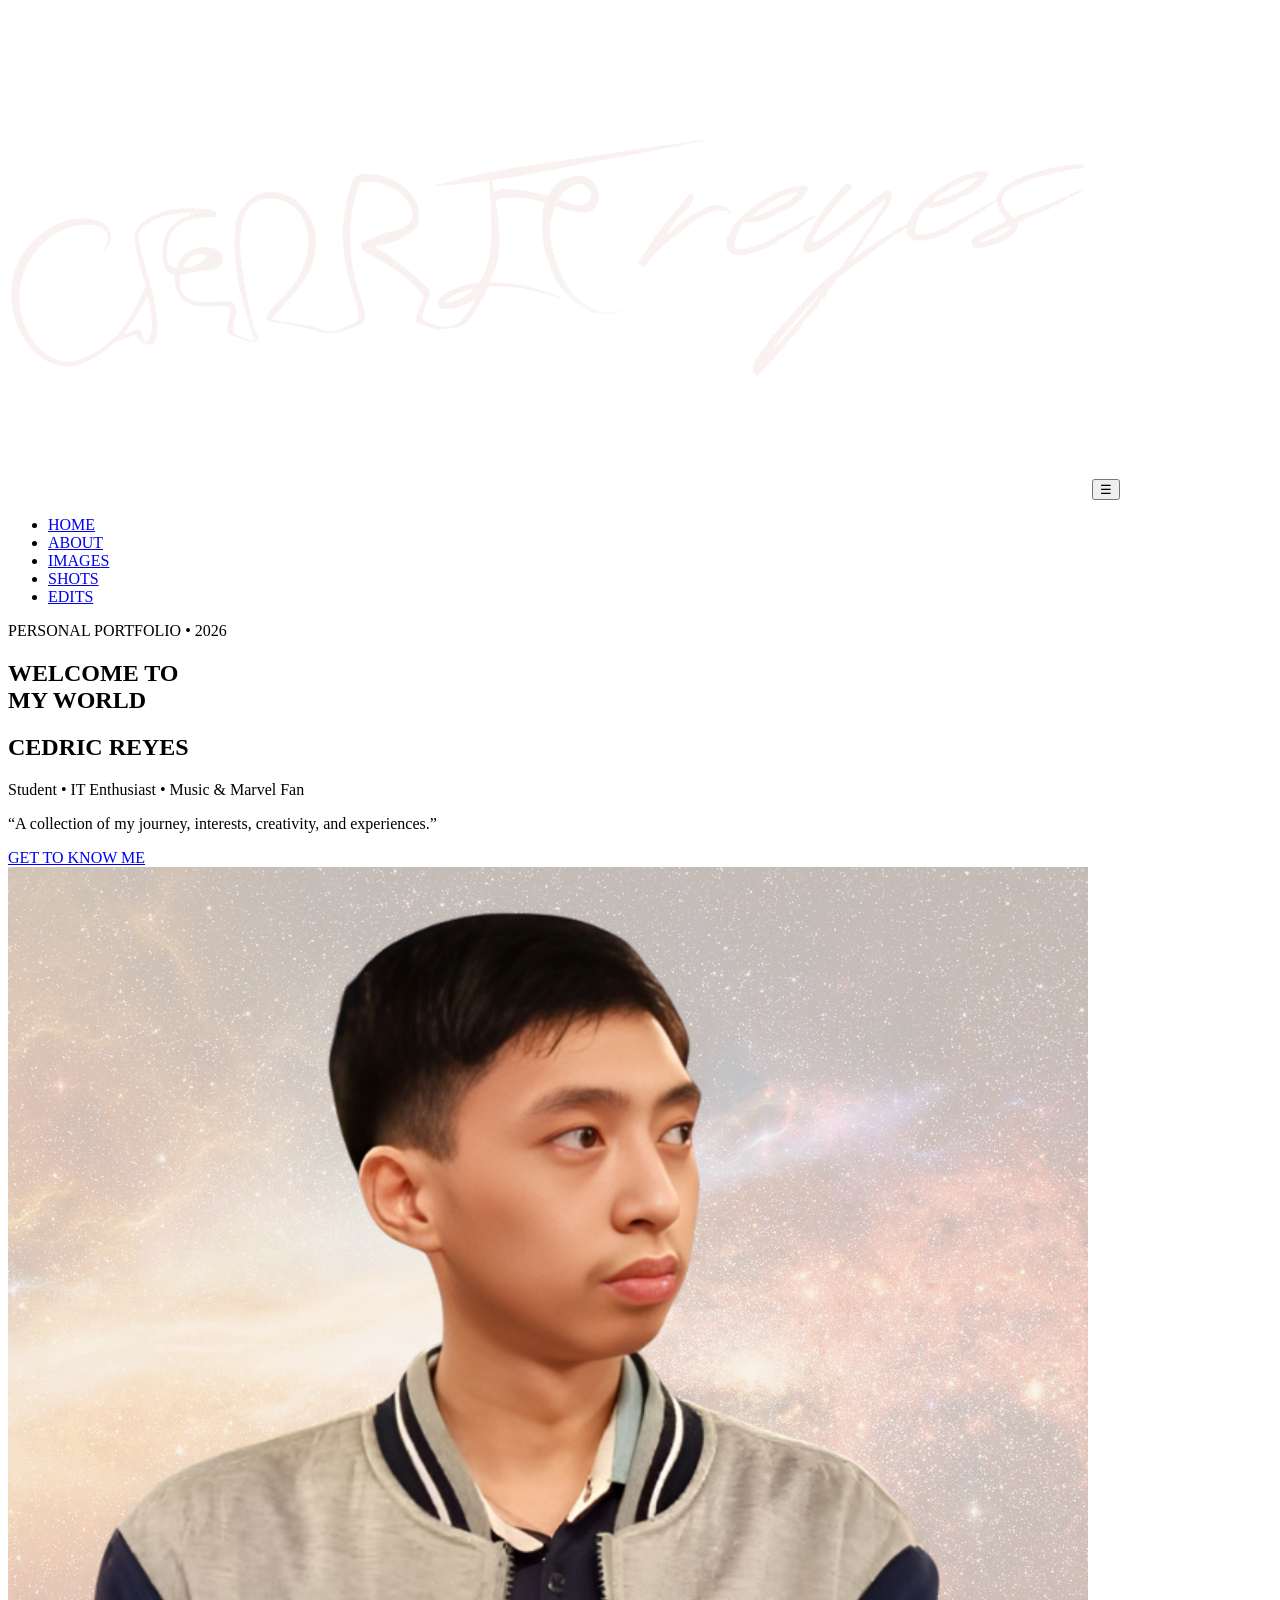
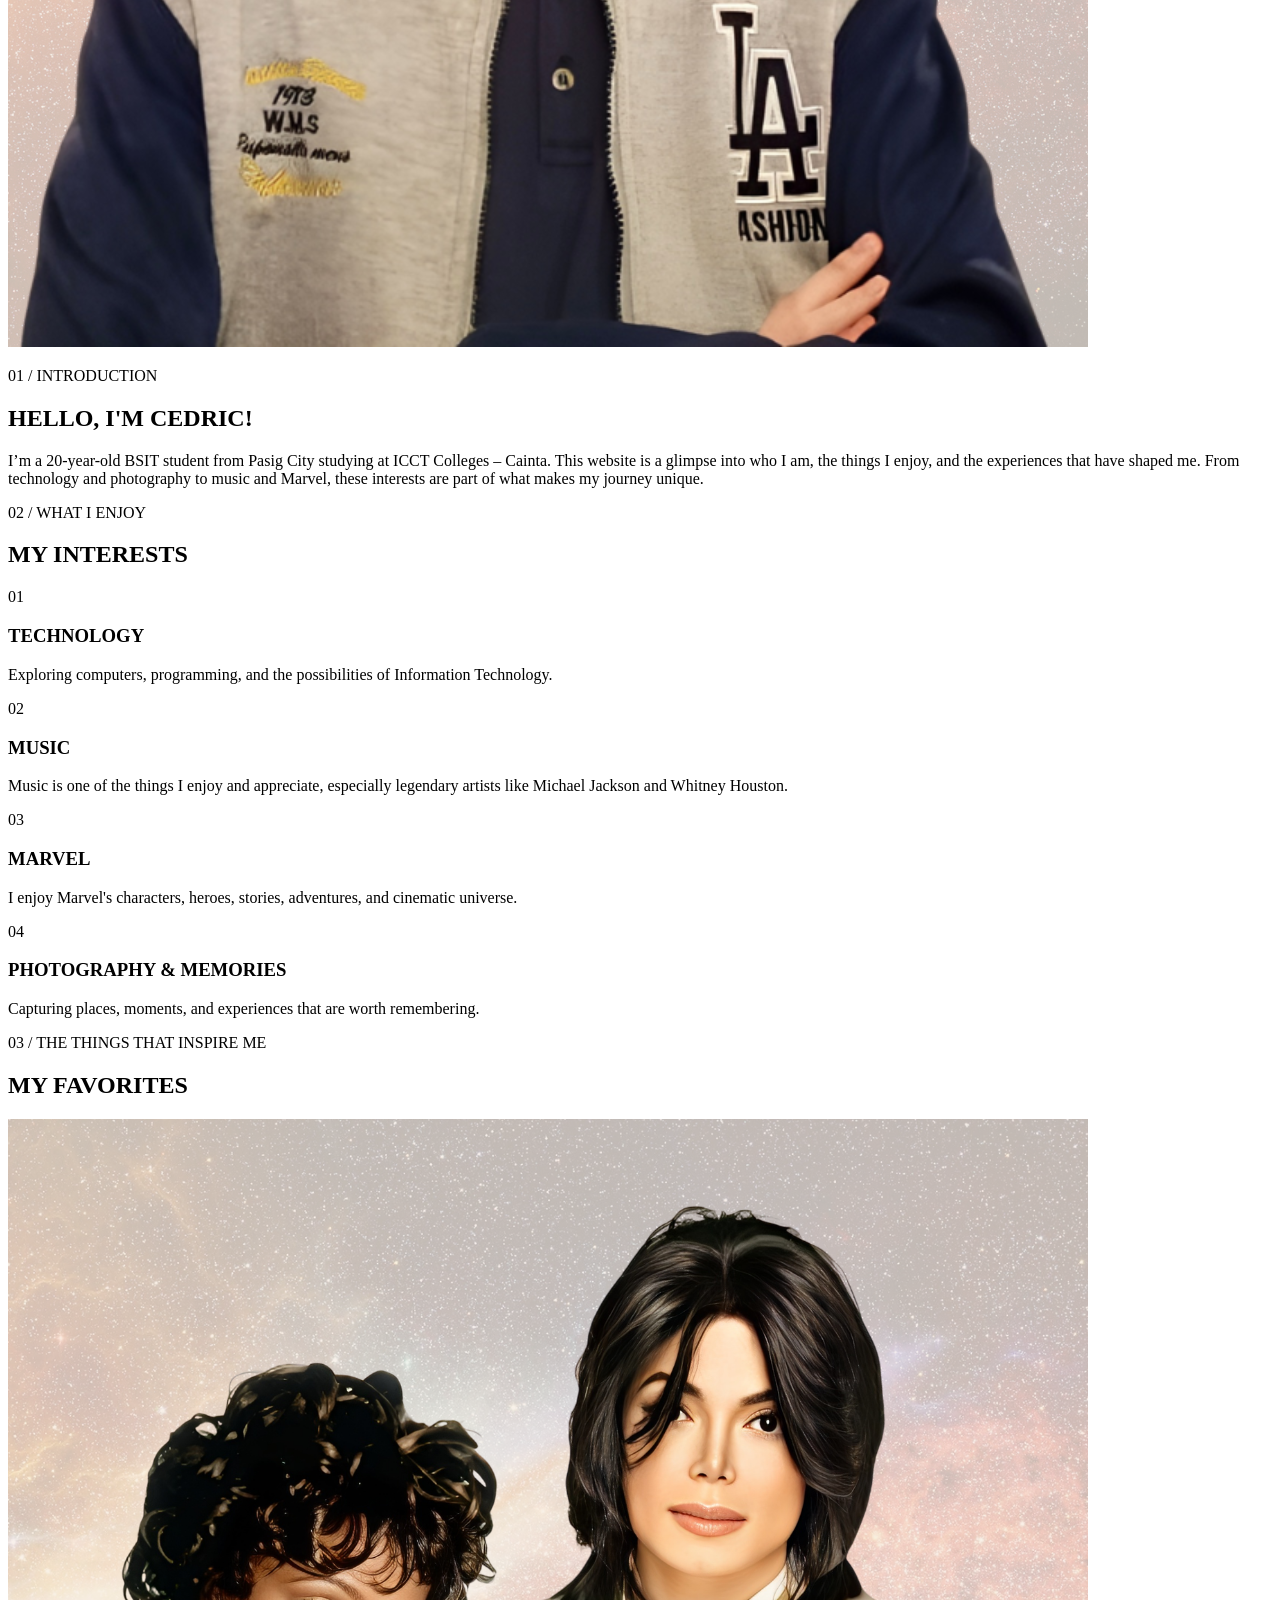
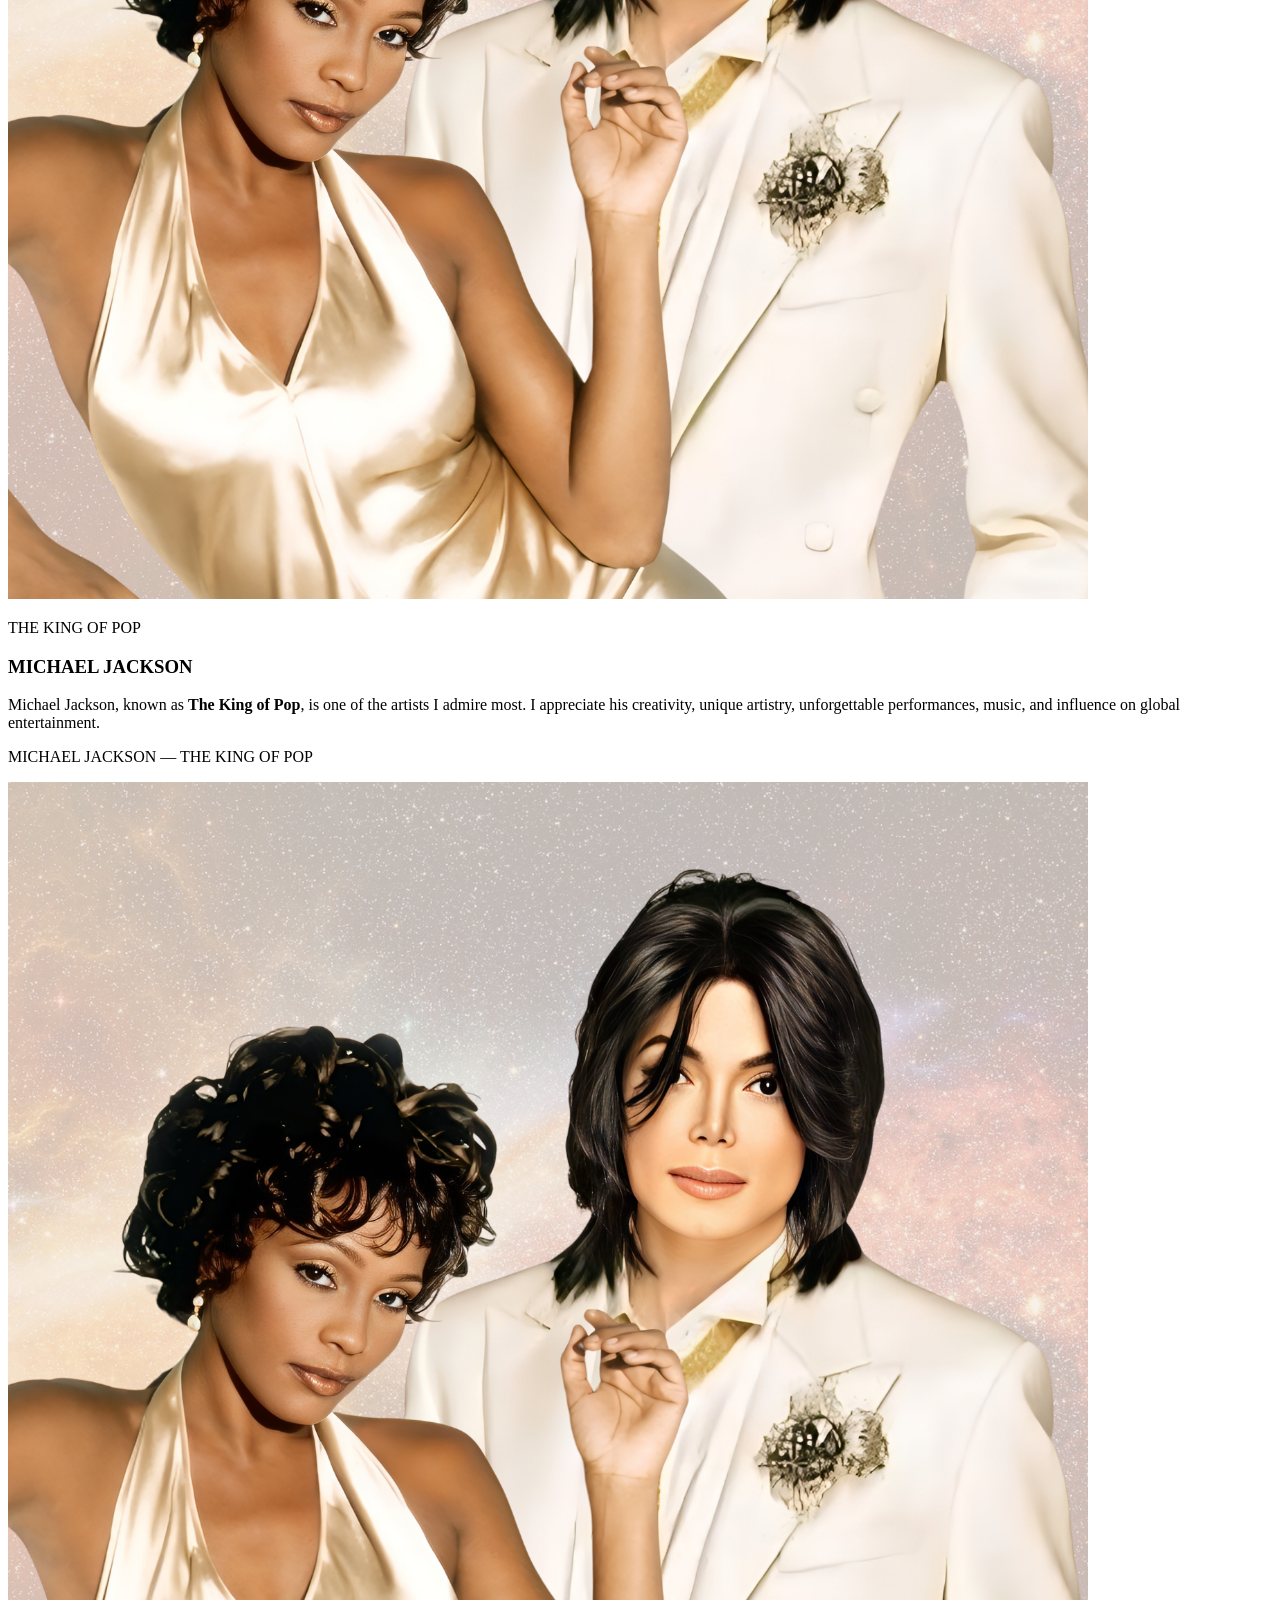
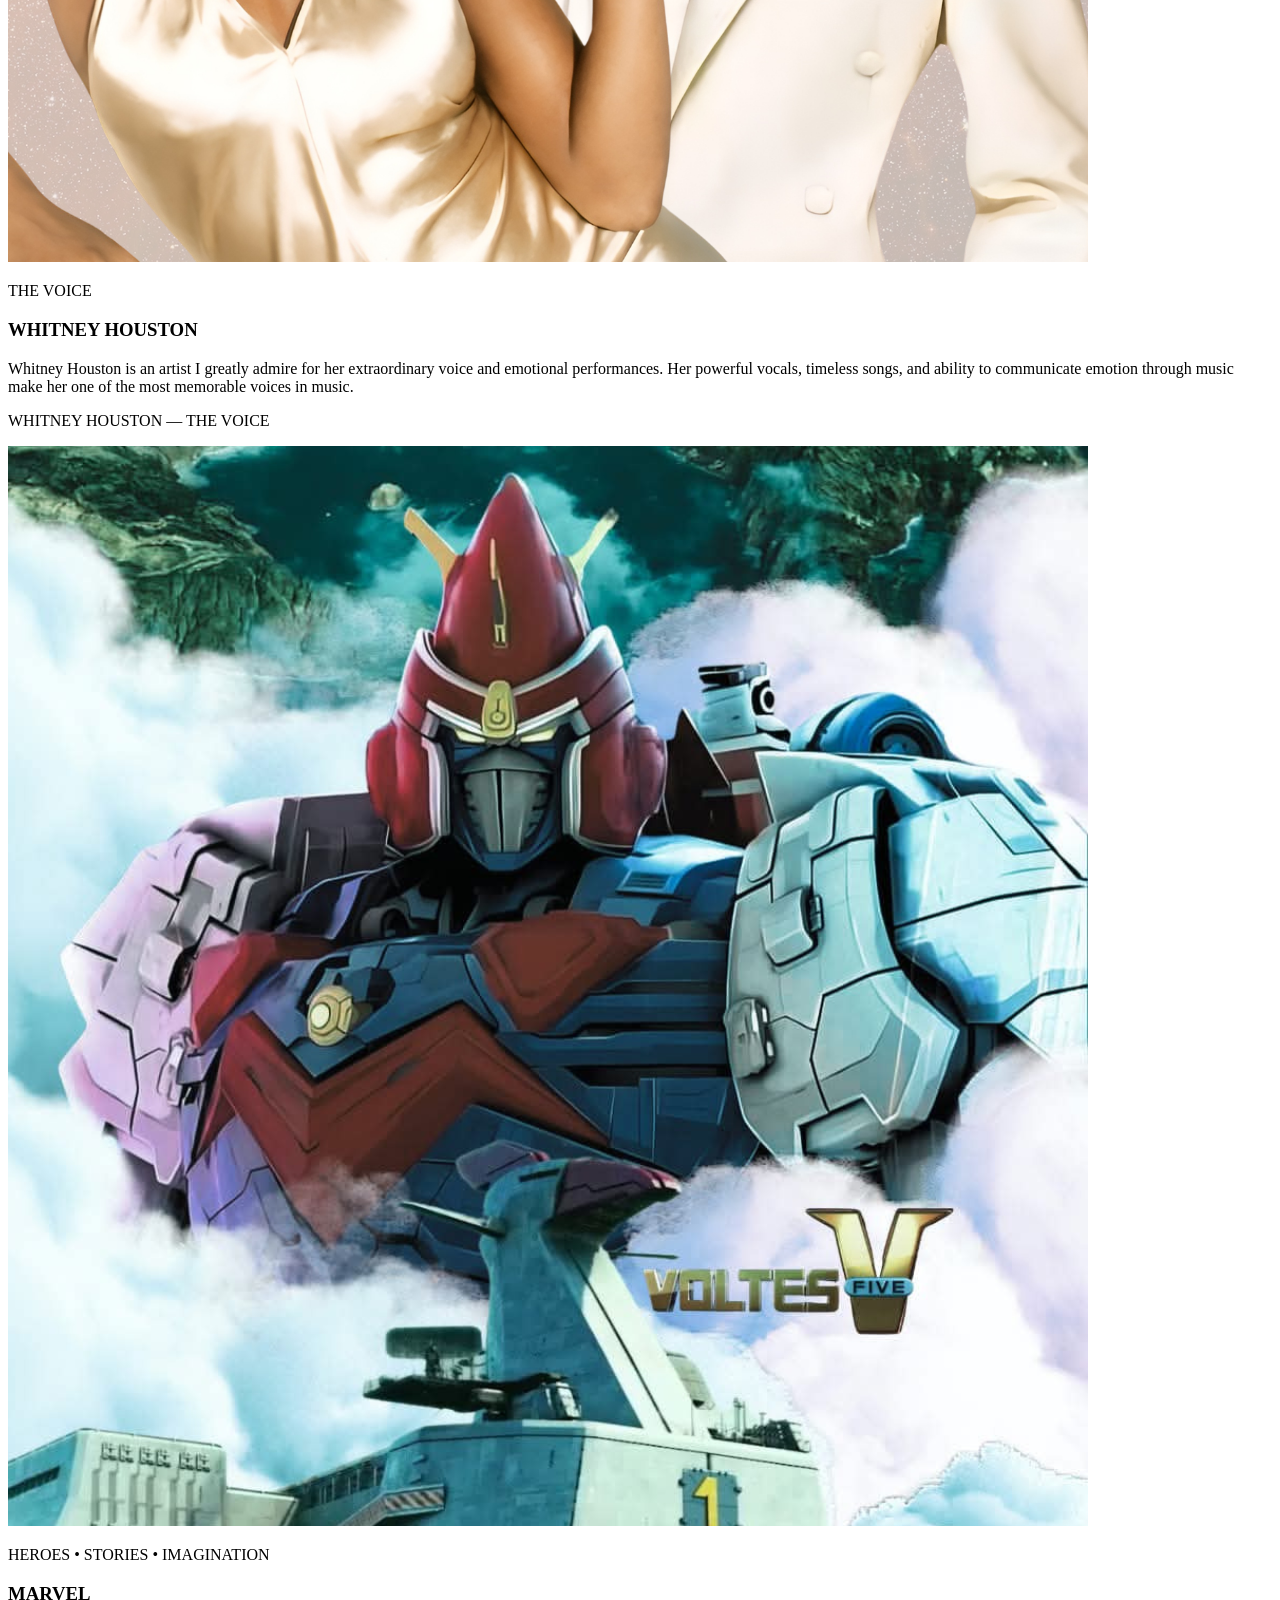
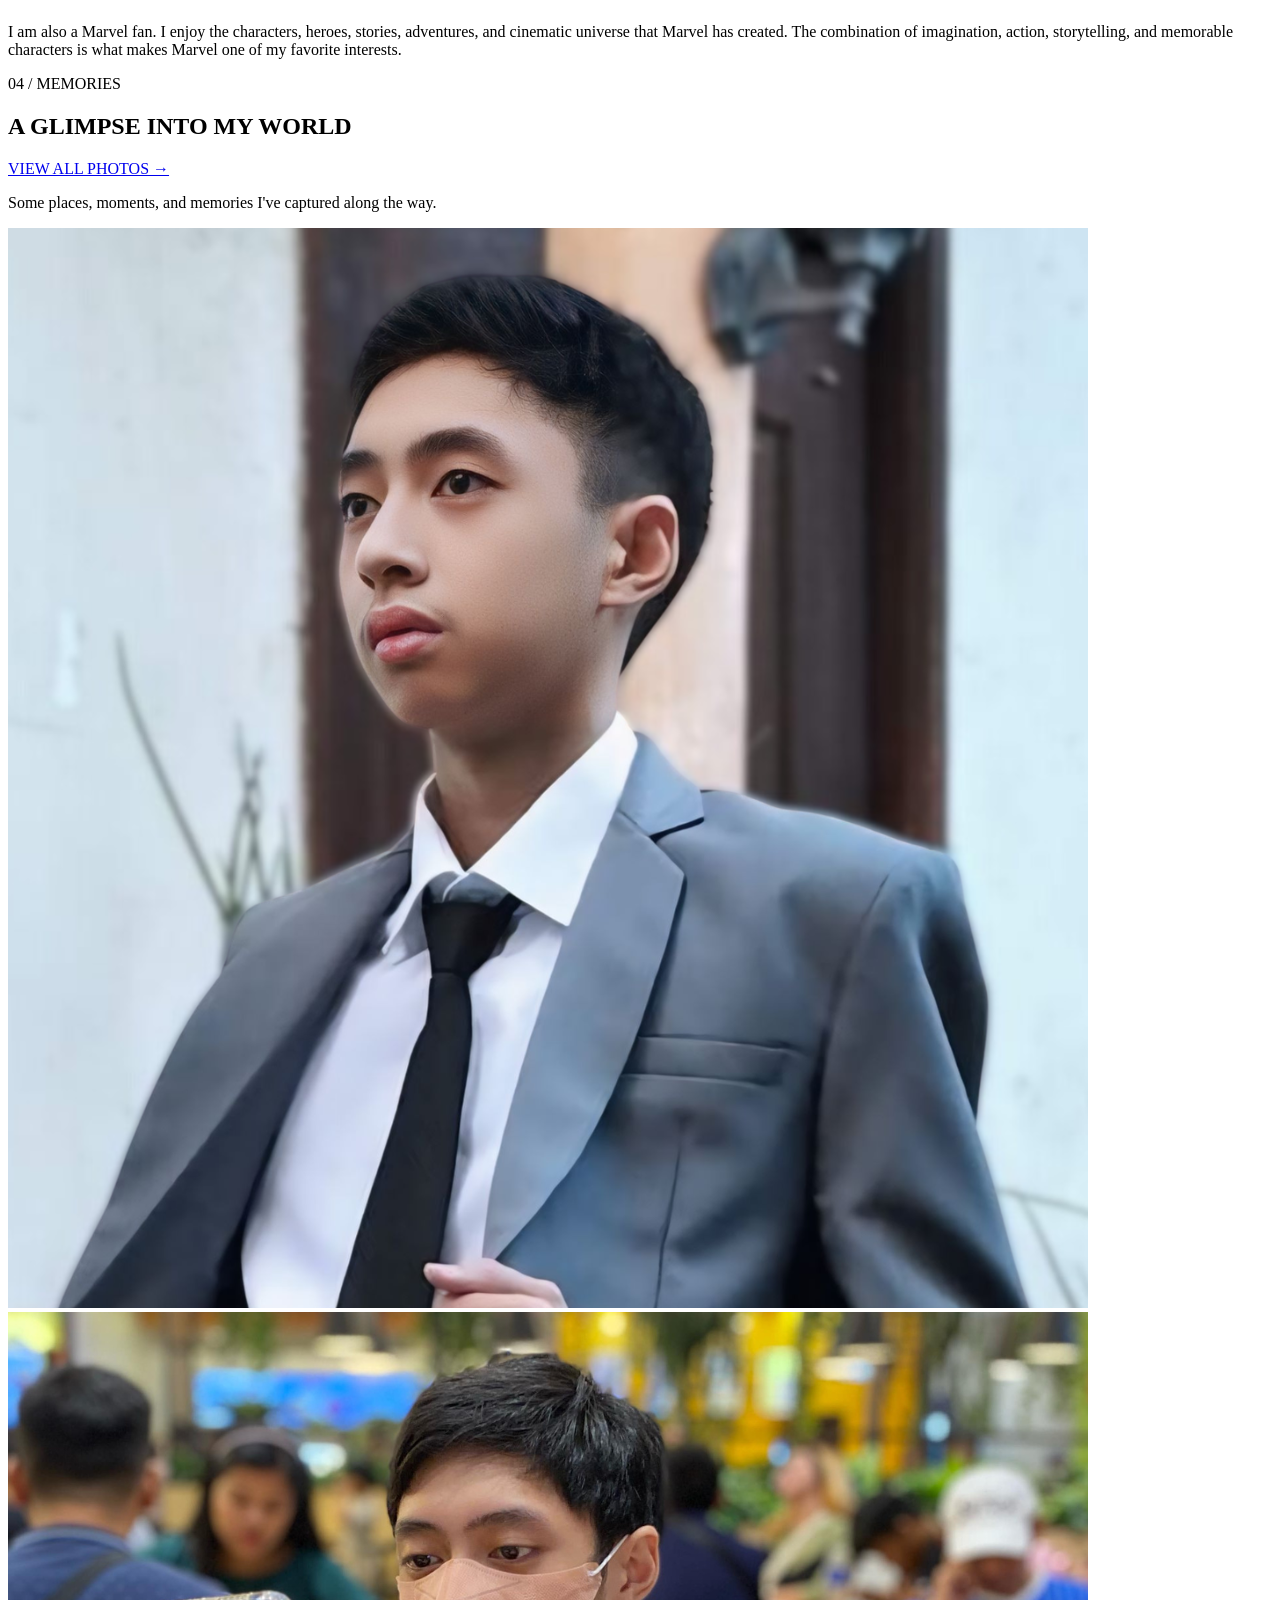
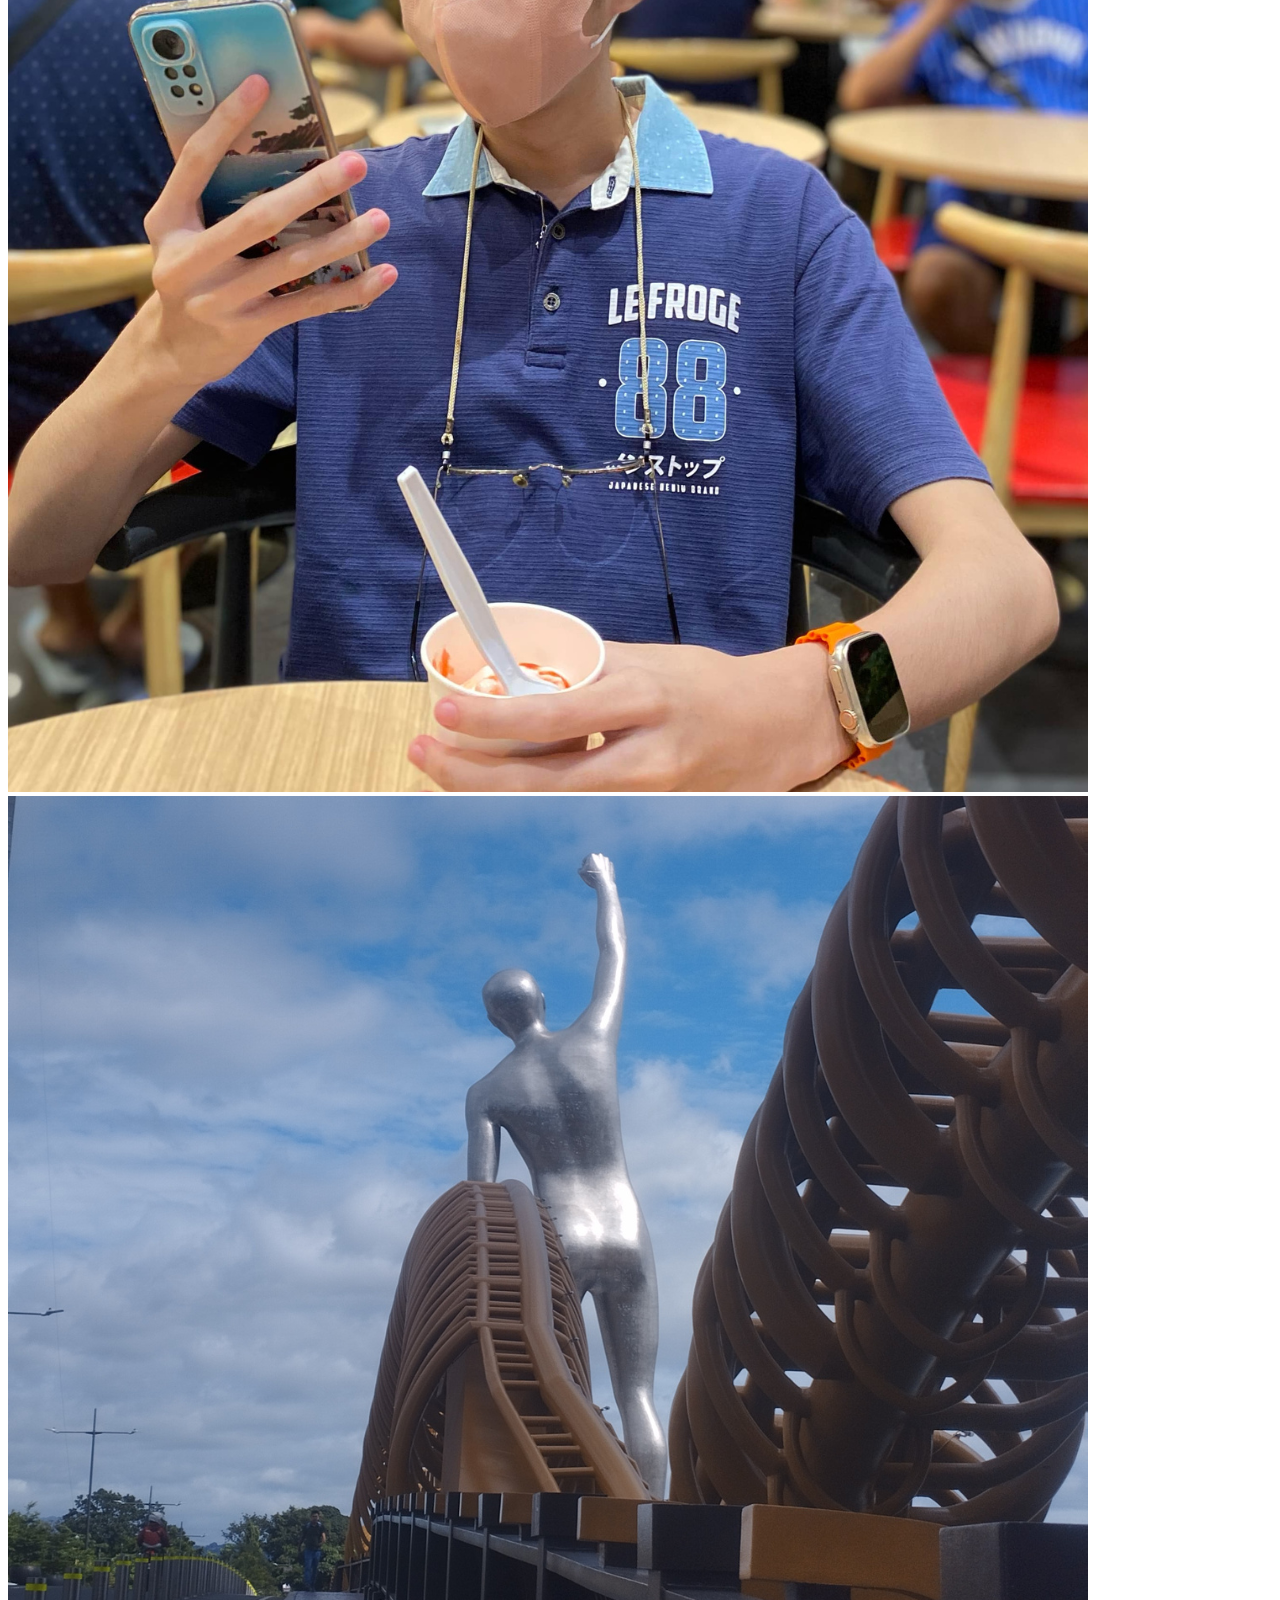
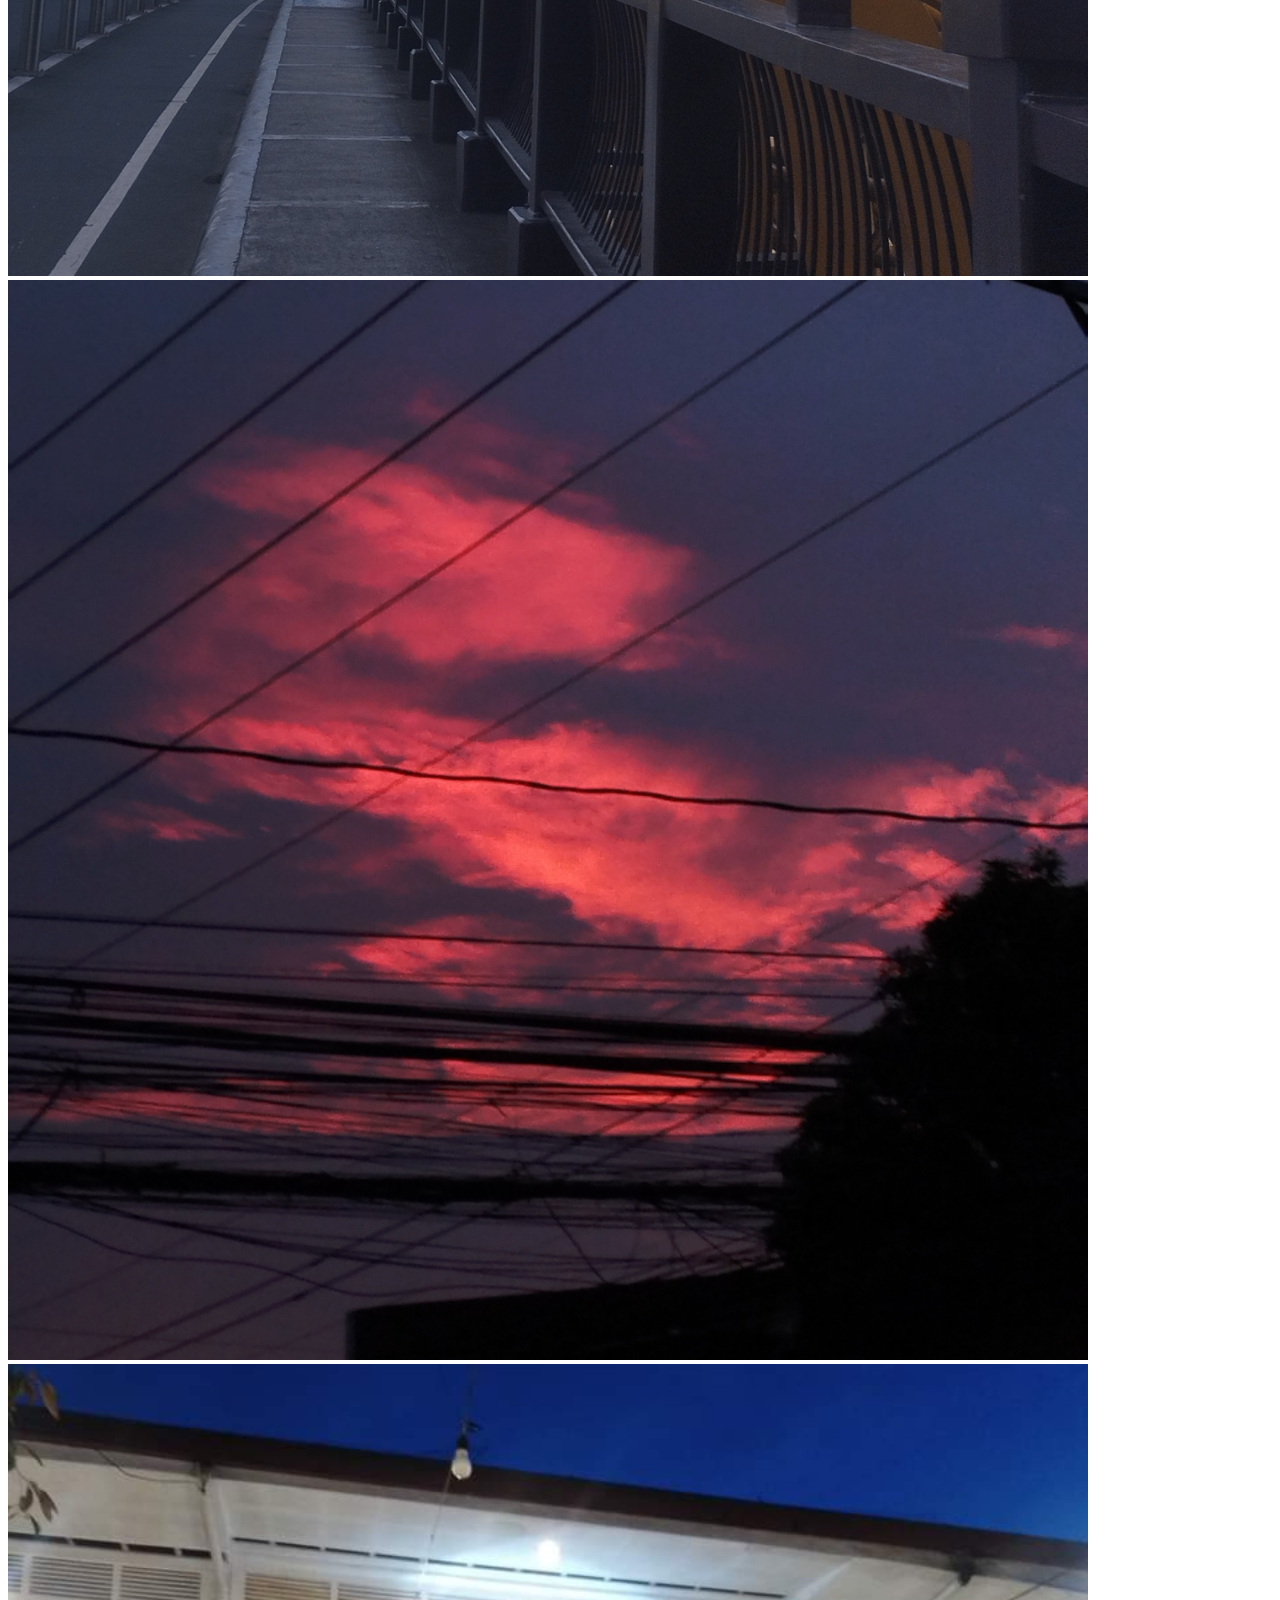
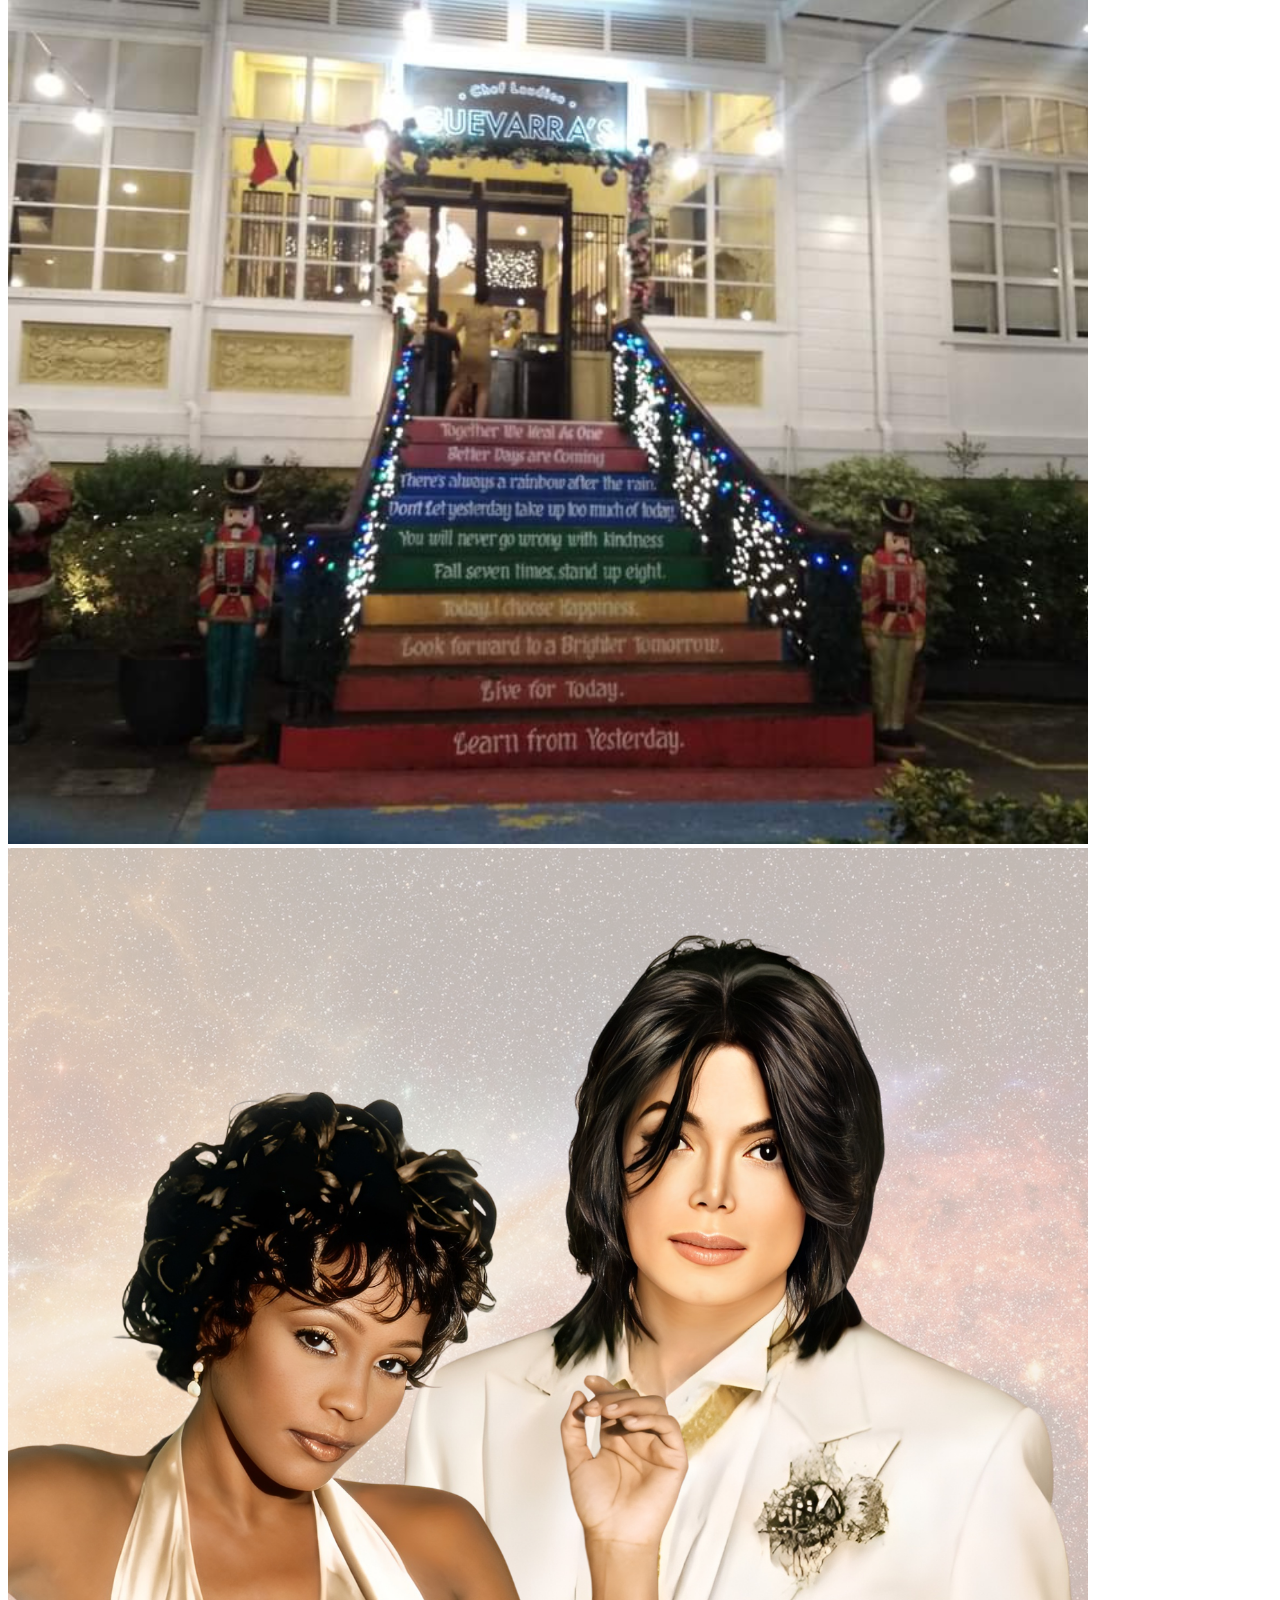
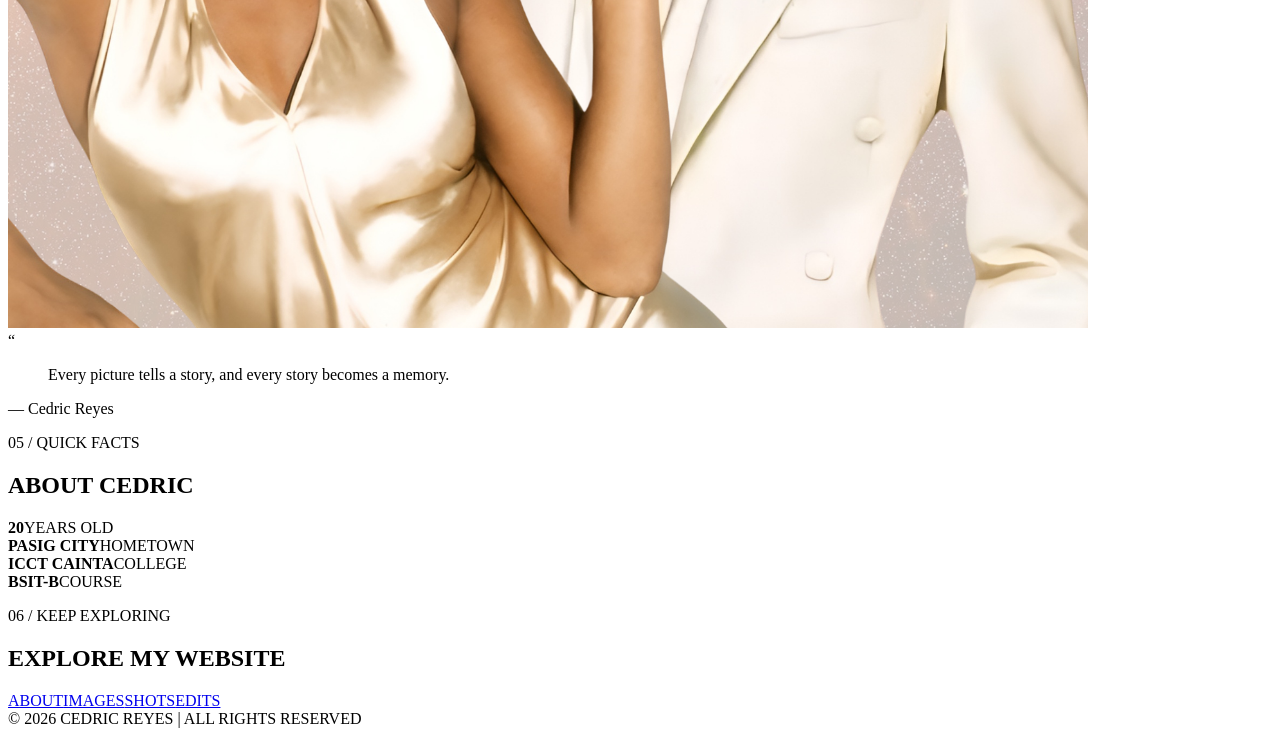
==== index.html @ 0dfe2b96 "CEDRIC" ====
<!DOCTYPE html>
<html lang="en">
<head>
  <meta charset="UTF-8">
  <meta name="viewport" content="width=device-width, initial-scale=1.0">
  <title>CEDRIC REYES | Home</title>
  <link rel="stylesheet" href="styles.css">
  <link rel="icon" href="icon.png" type="image/x-icon">
</head>
<body>
<header class="site-header">
  <nav class="nav container">
    <a class="brand" href="index.html"><img src="logo.png" alt="Cedric Reyes"></a>
    <button class="menu-toggle" aria-label="Open navigation">☰</button>
    <ul class="nav-links">
      <li><a class="active" href="index.html">HOME</a></li>
      <li><a href="ABOUT.html">ABOUT</a></li>
      <li><a href="IMAGES.html">IMAGES</a></li>
      <li><a href="SHOTS.html">SHOTS</a></li>
      <li><a href="EDITS.html">EDITS</a></li>
    </ul>
  </nav>
</header>

<main>
  <section class="hero">
    <div class="hero-overlay"></div>
    <div class="container hero-content">
      <div class="hero-copy">
        <p class="eyebrow">PERSONAL PORTFOLIO • 2026</p>
        <h1>WELCOME TO<br><span>MY WORLD</span></h1>
        <h2>CEDRIC REYES</h2>
        <p class="hero-tag">Student • IT Enthusiast • Music &amp; Marvel Fan</p>
        <p class="hero-quote">“A collection of my journey, interests, creativity, and experiences.”</p>
        <a class="button" href="ABOUT.html">GET TO KNOW ME</a>
      </div>
      <div class="hero-photo"><img src="me.png" alt="Cedric Reyes"></div>
    </div>
  </section>

  <section class="section intro-section">
    <div class="container narrow">
      <p class="section-kicker">01 / INTRODUCTION</p>
      <h2>HELLO, I'M CEDRIC!</h2>
      <p class="lead">I’m a 20-year-old BSIT student from Pasig City studying at ICCT Colleges – Cainta. This website is a glimpse into who I am, the things I enjoy, and the experiences that have shaped me. From technology and photography to music and Marvel, these interests are part of what makes my journey unique.</p>
    </div>
  </section>

  <section class="section dark-section">
    <div class="container">
      <p class="section-kicker">02 / WHAT I ENJOY</p>
      <h2>MY INTERESTS</h2>
      <div class="interest-grid">
        <article class="info-card"><span class="card-number">01</span><h3>TECHNOLOGY</h3><p>Exploring computers, programming, and the possibilities of Information Technology.</p></article>
        <article class="info-card"><span class="card-number">02</span><h3>MUSIC</h3><p>Music is one of the things I enjoy and appreciate, especially legendary artists like Michael Jackson and Whitney Houston.</p></article>
        <article class="info-card"><span class="card-number">03</span><h3>MARVEL</h3><p>I enjoy Marvel's characters, heroes, stories, adventures, and cinematic universe.</p></article>
        <article class="info-card"><span class="card-number">04</span><h3>PHOTOGRAPHY &amp; MEMORIES</h3><p>Capturing places, moments, and experiences that are worth remembering.</p></article>
      </div>
    </div>
  </section>

  <section class="section favorites-section">
    <div class="container">
      <p class="section-kicker">03 / THE THINGS THAT INSPIRE ME</p>
      <h2>MY FAVORITES</h2>
      <div class="favorite-grid">
        <article class="favorite-card">
          <div class="favorite-image"><img src="king and queen.png" alt="Michael Jackson and Whitney Houston creative edit"></div>
          <div class="favorite-copy"><p class="mini-label">THE KING OF POP</p><h3>MICHAEL JACKSON</h3><p>Michael Jackson, known as <strong>The King of Pop</strong>, is one of the artists I admire most. I appreciate his creativity, unique artistry, unforgettable performances, music, and influence on global entertainment.</p><p class="favorite-line">MICHAEL JACKSON — THE KING OF POP</p></div>
        </article>
        <article class="favorite-card reverse">
          <div class="favorite-image"><img src="king and queen.png" alt="Whitney Houston creative edit"></div>
          <div class="favorite-copy"><p class="mini-label">THE VOICE</p><h3>WHITNEY HOUSTON</h3><p>Whitney Houston is an artist I greatly admire for her extraordinary voice and emotional performances. Her powerful vocals, timeless songs, and ability to communicate emotion through music make her one of the most memorable voices in music.</p><p class="favorite-line">WHITNEY HOUSTON — THE VOICE</p></div>
        </article>
        <article class="favorite-card marvel-card">
          <div class="marvel-visual"><img src="8_20260305_010834_0007.png" alt="Marvel-inspired creative edit"></div>
          <div class="favorite-copy"><p class="mini-label">HEROES • STORIES • IMAGINATION</p><h3>MARVEL</h3><p>I am also a Marvel fan. I enjoy the characters, heroes, stories, adventures, and cinematic universe that Marvel has created. The combination of imagination, action, storytelling, and memorable characters is what makes Marvel one of my favorite interests.</p></div>
        </article>
      </div>
    </div>
  </section>

  <section class="section gallery-preview dark-section">
    <div class="container">
      <div class="section-heading-row"><div><p class="section-kicker">04 / MEMORIES</p><h2>A GLIMPSE INTO MY WORLD</h2></div><a class="text-link" href="IMAGES.html">VIEW ALL PHOTOS →</a></div>
      <p class="section-intro">Some places, moments, and memories I've captured along the way.</p>
      <div class="preview-grid">
        <img src="1_20260305_012858_0000.png" alt="Cedric memory">
        <img src="6_20260305_012920_0005.png" alt="Cedric memory">
        <img src="10_20260306_012630_0000.png" alt="A place captured by Cedric">
        <img src="6_20260305_020833_0005.png" alt="Landscape shot">
        <img src="9_20260305_020836_0008.png" alt="Place captured by Cedric">
        <img src="king and queen.png" alt="Creative edit">
      </div>
    </div>
  </section>

  <section class="section quote-section">
    <div class="container quote-box"><span class="quote-mark">“</span><blockquote>Every picture tells a story, and every story becomes a memory.</blockquote><p>— Cedric Reyes</p></div>
  </section>

  <section class="section facts-section">
    <div class="container">
      <p class="section-kicker">05 / QUICK FACTS</p><h2>ABOUT CEDRIC</h2>
      <div class="facts-grid">
        <div class="fact"><strong>20</strong><span>YEARS OLD</span></div>
        <div class="fact"><strong>PASIG CITY</strong><span>HOMETOWN</span></div>
        <div class="fact"><strong>ICCT CAINTA</strong><span>COLLEGE</span></div>
        <div class="fact"><strong>BSIT-B</strong><span>COURSE</span></div>
      </div>
    </div>
  </section>

  <section class="explore">
    <div class="container explore-inner"><div><p class="section-kicker">06 / KEEP EXPLORING</p><h2>EXPLORE MY WEBSITE</h2></div><div class="explore-links"><a href="ABOUT.html">ABOUT</a><a href="IMAGES.html">IMAGES</a><a href="SHOTS.html">SHOTS</a><a href="EDITS.html">EDITS</a></div></div>
  </section>
</main>
<footer>© 2026 CEDRIC REYES <span>|</span> ALL RIGHTS RESERVED</footer>
<script>document.querySelector('.menu-toggle').addEventListener('click',()=>document.querySelector('.nav-links').classList.toggle('open'));</script>
</body>
</html>
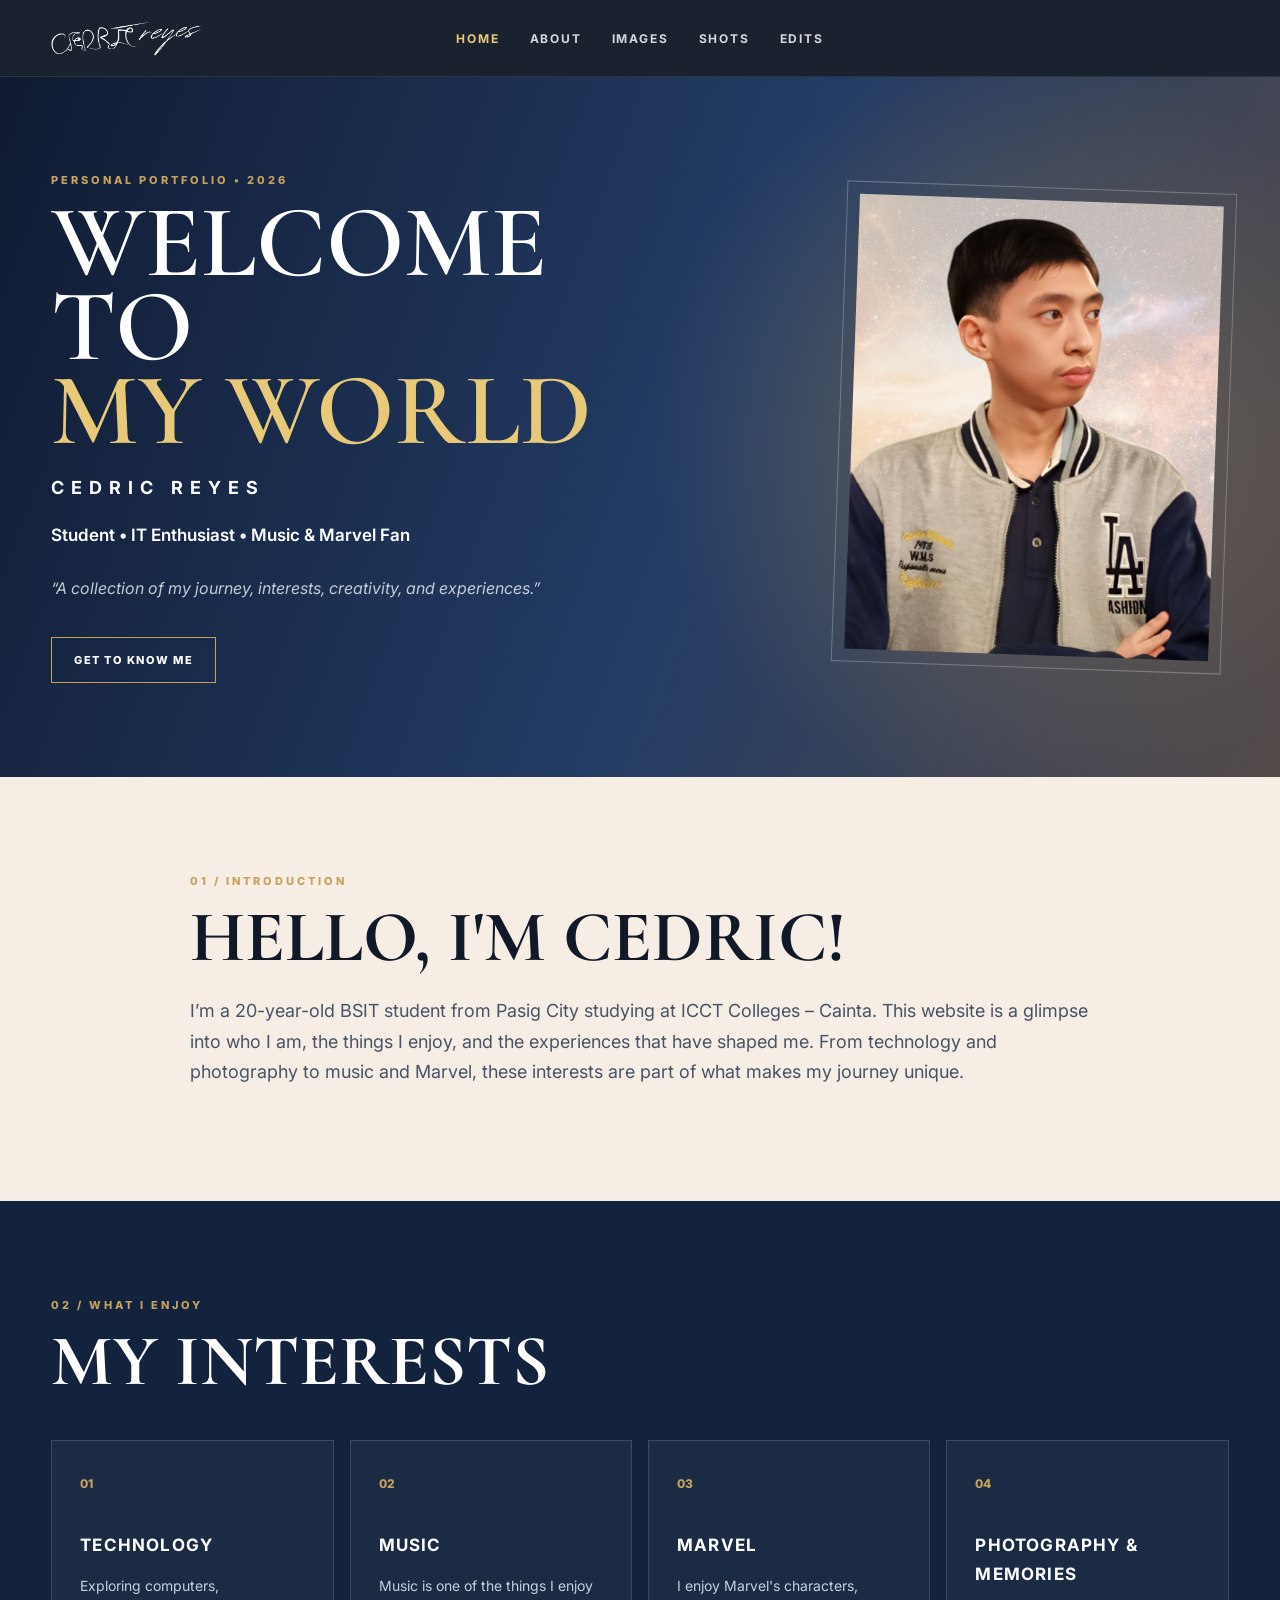
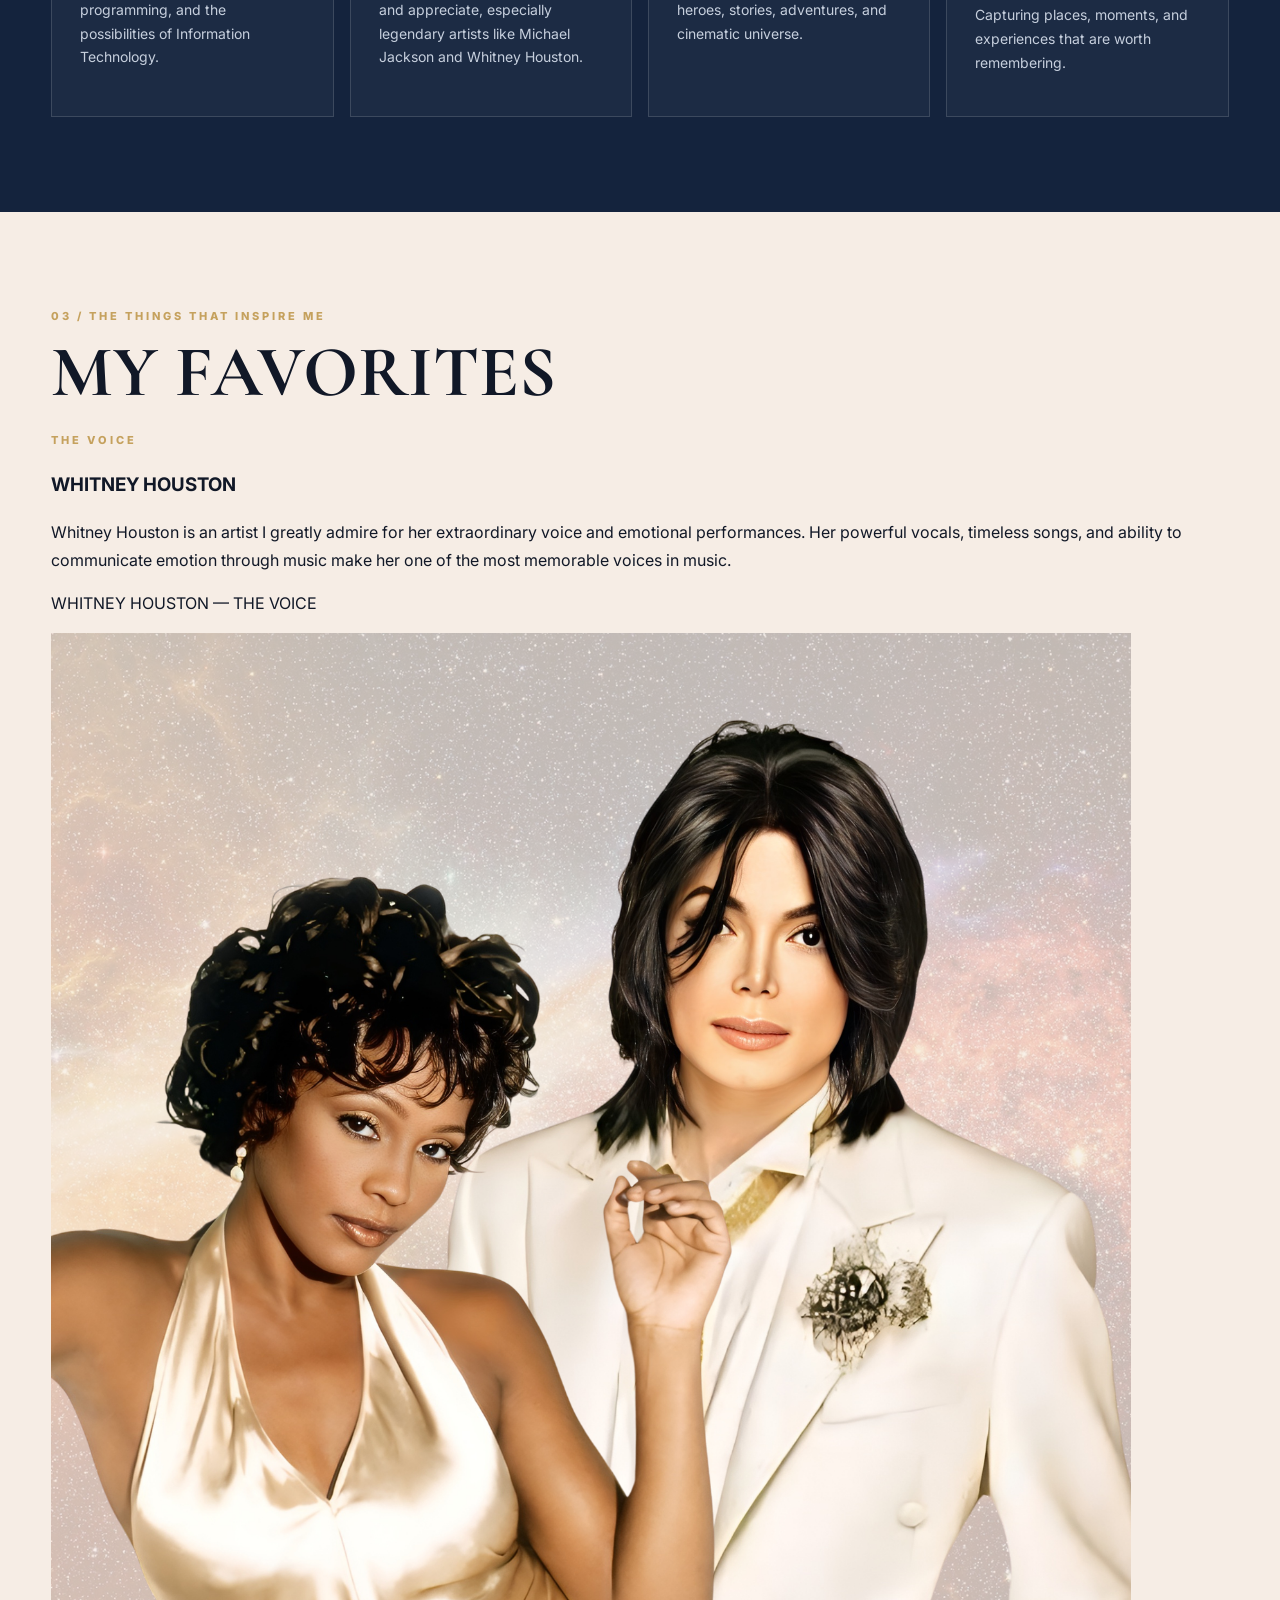
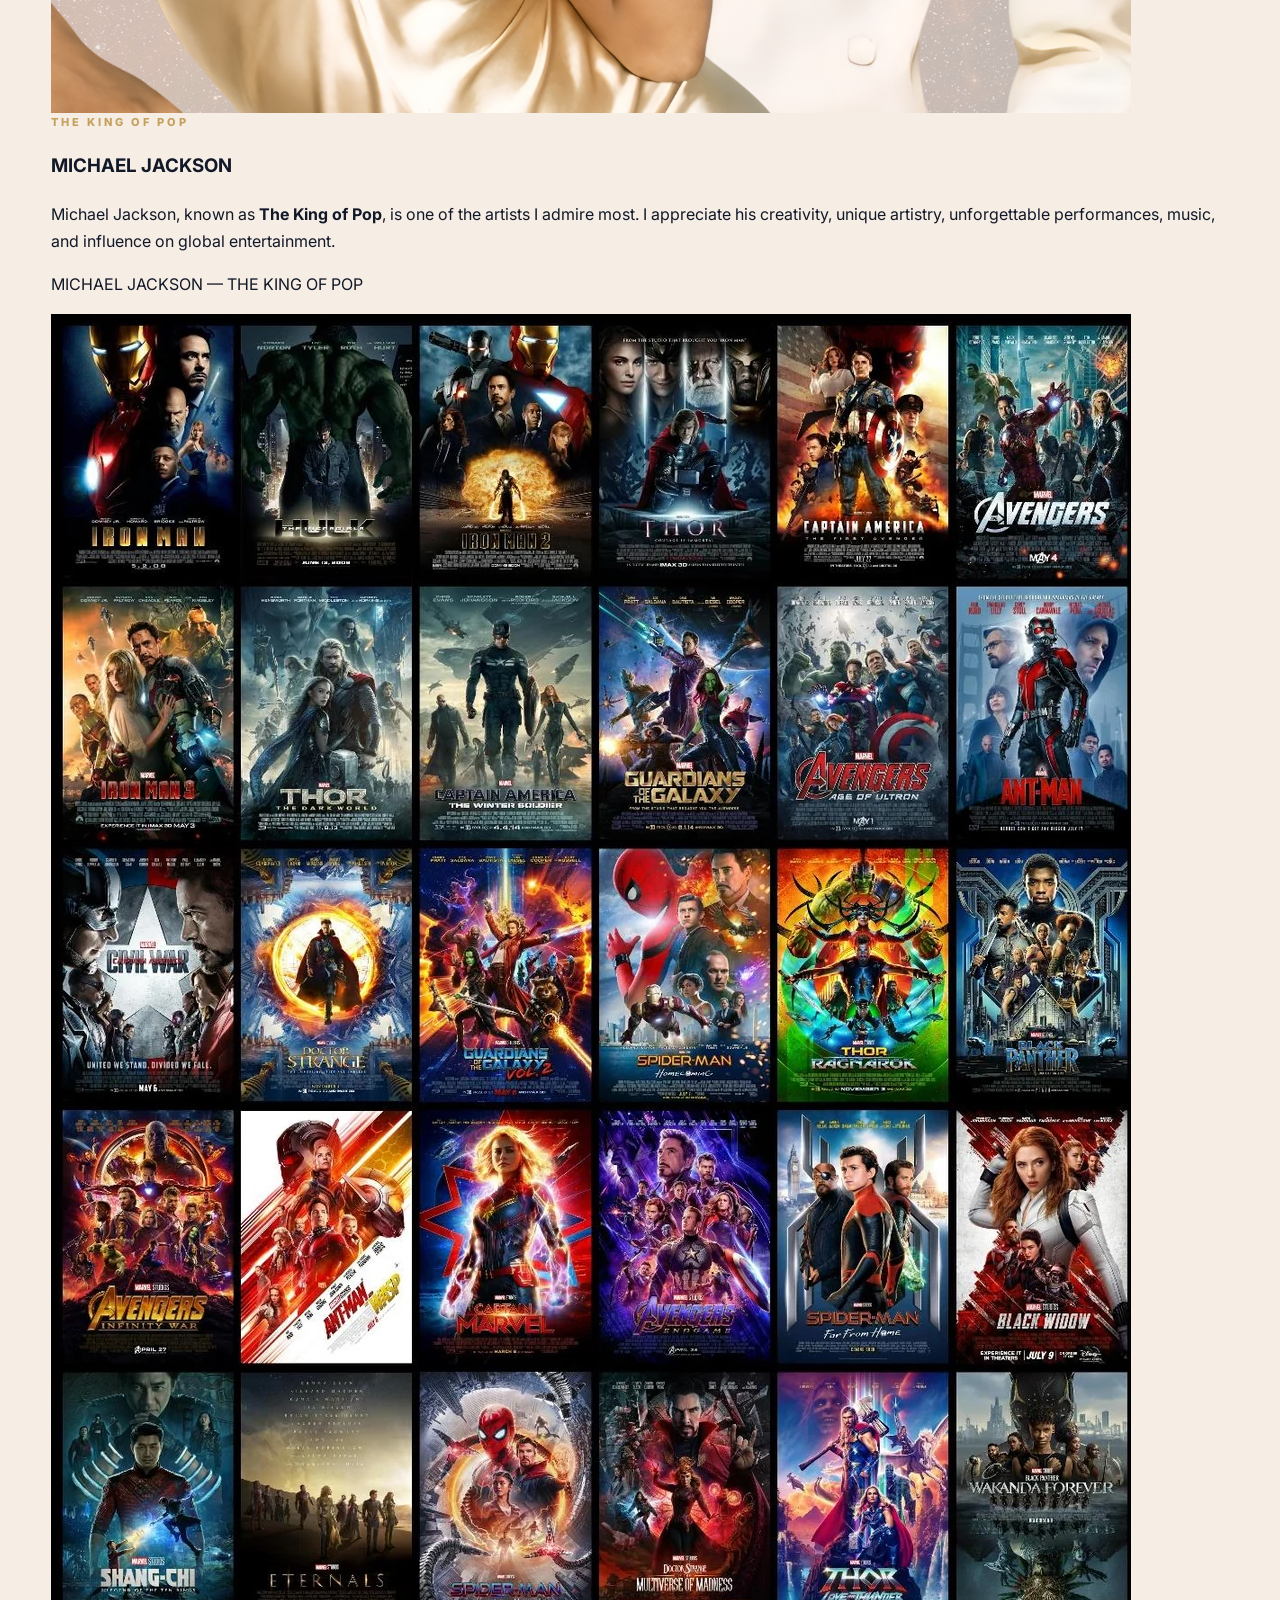
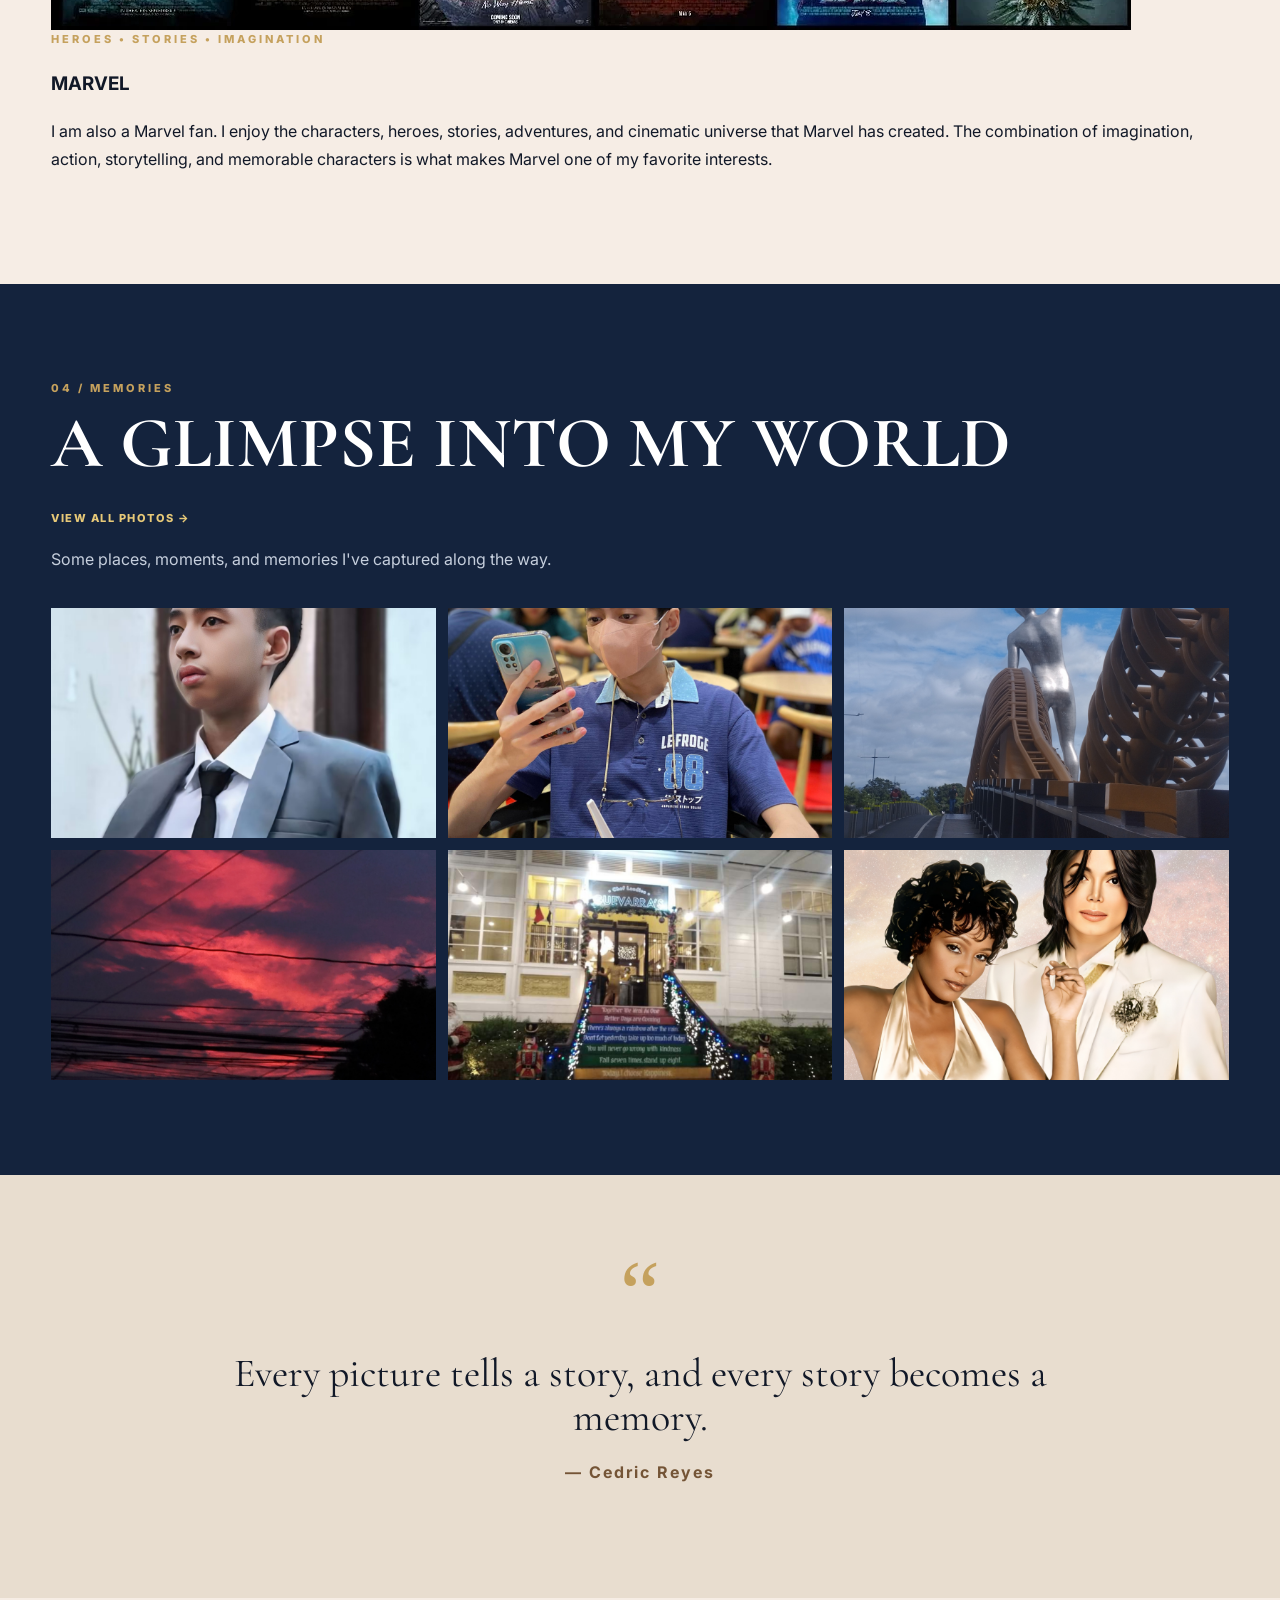
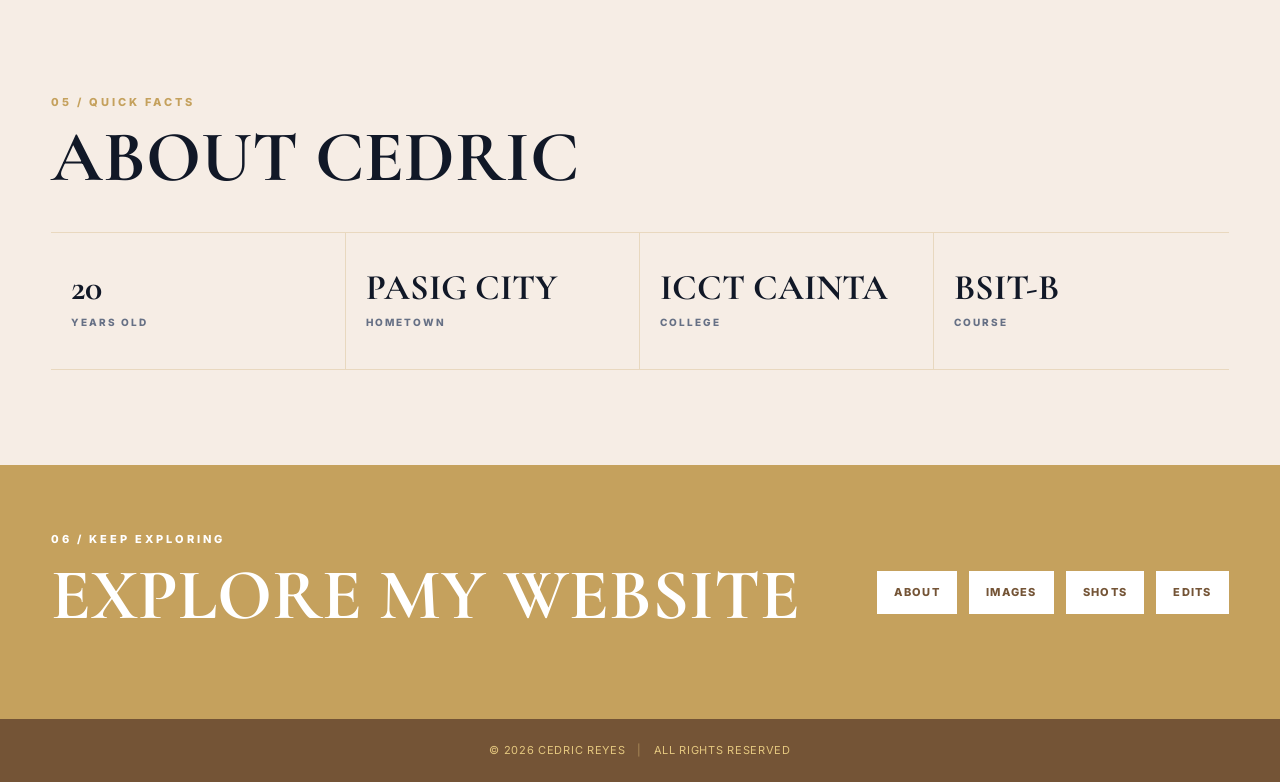
==== commit fdc0192c: "CED" ====
--- a/index.html
+++ b/index.html
@@ -63,20 +63,35 @@
     <div class="container">
       <p class="section-kicker">03 / THE THINGS THAT INSPIRE ME</p>
       <h2>MY FAVORITES</h2>
-      <div class="favorite-grid">
-        <article class="favorite-card">
-          <div class="favorite-image"><img src="king and queen.png" alt="Michael Jackson and Whitney Houston creative edit"></div>
-          <div class="favorite-copy"><p class="mini-label">THE KING OF POP</p><h3>MICHAEL JACKSON</h3><p>Michael Jackson, known as <strong>The King of Pop</strong>, is one of the artists I admire most. I appreciate his creativity, unique artistry, unforgettable performances, music, and influence on global entertainment.</p><p class="favorite-line">MICHAEL JACKSON — THE KING OF POP</p></div>
+
+      <div class="favorite-showcase">
+        <article class="favorite-person favorite-whitney">
+          <p class="mini-label">THE VOICE</p>
+          <h3>WHITNEY HOUSTON</h3>
+          <p>Whitney Houston is an artist I greatly admire for her extraordinary voice and emotional performances. Her powerful vocals, timeless songs, and ability to communicate emotion through music make her one of the most memorable voices in music.</p>
+          <p class="favorite-line">WHITNEY HOUSTON — THE VOICE</p>
         </article>
-        <article class="favorite-card reverse">
-          <div class="favorite-image"><img src="king and queen.png" alt="Whitney Houston creative edit"></div>
-          <div class="favorite-copy"><p class="mini-label">THE VOICE</p><h3>WHITNEY HOUSTON</h3><p>Whitney Houston is an artist I greatly admire for her extraordinary voice and emotional performances. Her powerful vocals, timeless songs, and ability to communicate emotion through music make her one of the most memorable voices in music.</p><p class="favorite-line">WHITNEY HOUSTON — THE VOICE</p></div>
-        </article>
-        <article class="favorite-card marvel-card">
-          <div class="marvel-visual"><img src="8_20260305_010834_0007.png" alt="Marvel-inspired creative edit"></div>
-          <div class="favorite-copy"><p class="mini-label">HEROES • STORIES • IMAGINATION</p><h3>MARVEL</h3><p>I am also a Marvel fan. I enjoy the characters, heroes, stories, adventures, and cinematic universe that Marvel has created. The combination of imagination, action, storytelling, and memorable characters is what makes Marvel one of my favorite interests.</p></div>
+
+        <div class="favorite-center-image">
+          <img src="king and queen.png" alt="Whitney Houston and Michael Jackson">
+        </div>
+
+        <article class="favorite-person favorite-michael">
+          <p class="mini-label">THE KING OF POP</p>
+          <h3>MICHAEL JACKSON</h3>
+          <p>Michael Jackson, known as <strong>The King of Pop</strong>, is one of the artists I admire most. I appreciate his creativity, unique artistry, unforgettable performances, music, and influence on global entertainment.</p>
+          <p class="favorite-line">MICHAEL JACKSON — THE KING OF POP</p>
         </article>
       </div>
+
+      <article class="marvel-showcase">
+        <div class="marvel-visual"><img src="marvel-collage.png" alt="Marvel movie poster collection"></div>
+        <div class="marvel-copy">
+          <p class="mini-label">HEROES • STORIES • IMAGINATION</p>
+          <h3>MARVEL</h3>
+          <p>I am also a Marvel fan. I enjoy the characters, heroes, stories, adventures, and cinematic universe that Marvel has created. The combination of imagination, action, storytelling, and memorable characters is what makes Marvel one of my favorite interests.</p>
+        </div>
+      </article>
     </div>
   </section>
 
--- a/styles.css
+++ b/styles.css
@@ -0,0 +1,40 @@
+@import url('https://fonts.googleapis.com/css2?family=Cormorant+Garamond:wght@500;600;700&family=Inter:wght@400;500;600;700;800&display=swap');
+:root{--ink:#111827;--cream:#f6ede5;--gold:#c5a15d;--brown:#745436;--blue:#17345b;--muted:#667085;--white:#fff;--line:rgba(197,161,93,.28)}*{box-sizing:border-box}html{scroll-behavior:smooth}body{margin:0;background:var(--cream);color:var(--ink);font-family:Inter,Arial,sans-serif;line-height:1.7}img{max-width:100%;display:block}a{color:inherit;text-decoration:none}.container{width:min(1180px,92%);margin:auto}.narrow{max-width:900px}.site-header{position:sticky;top:0;z-index:20;background:rgba(18,25,40,.96);backdrop-filter:blur(10px);border-bottom:1px solid rgba(255,255,255,.08)}.nav{min-height:76px;display:flex;align-items:center;justify-content:center;gap:40px;position:relative}.brand{position:absolute;left:0;display:flex;align-items:center}.brand img{width:150px;height:auto;filter:brightness(0) invert(1)}.nav-links{display:flex;gap:30px;list-style:none;margin:0;padding:0}.nav-links a{font-size:12px;font-weight:700;letter-spacing:1.8px;color:#fff;opacity:.82;transition:.25s}.nav-links a:hover,.nav-links a.active{opacity:1;color:#e8c879}.menu-toggle{display:none;background:none;border:0;color:#fff;font-size:25px}.hero{min-height:700px;position:relative;background:linear-gradient(110deg,#101b32 0%,#233c65 55%,#745436 130%);overflow:hidden}.hero:before{content:"";position:absolute;inset:0;background:url('universe.png') center/cover;opacity:.2}.hero-overlay{position:absolute;inset:0;background:radial-gradient(circle at 80% 50%,rgba(197,161,93,.32),transparent 35%)}.hero-content{position:relative;z-index:1;min-height:700px;display:grid;grid-template-columns:1.15fr .85fr;align-items:center;gap:60px}.eyebrow,.section-kicker,.mini-label{font-size:11px;font-weight:800;letter-spacing:3px;color:var(--gold);margin:0 0 12px}.hero h1{font-family:'Cormorant Garamond',serif;color:#fff;font-size:clamp(56px,8vw,105px);line-height:.82;margin:0 0 20px;font-weight:600}.hero h1 span{color:#e7c978}.hero h2{color:#fff;font-size:18px;letter-spacing:7px;margin:0 0 12px}.hero-tag{color:#fff;font-size:17px;font-weight:600}.hero-quote{color:rgba(255,255,255,.75);max-width:550px;font-style:italic;margin:25px 0 35px}.button{display:inline-block;padding:13px 22px;border:1px solid var(--gold);color:#fff;letter-spacing:1.5px;font-size:11px;font-weight:800}.hero-photo{justify-self:end;width:min(390px,100%);padding:12px;border:1px solid rgba(255,255,255,.25);transform:rotate(2deg)}.hero-photo img{aspect-ratio:4/5;object-fit:cover;object-position:center top}.section{padding:95px 0}.section h2,.page-hero h1,.explore h2{font-family:'Cormorant Garamond',serif;font-size:clamp(44px,6vw,72px);line-height:.95;margin:0 0 25px}.lead{font-size:18px;color:#475467}.dark-section{background:#14233d;color:#fff}.dark-section .section-intro{color:#c6cfdd}.interest-grid{display:grid;grid-template-columns:repeat(4,1fr);gap:16px;margin-top:45px}.info-card{padding:28px;border:1px solid rgba(255,255,255,.14);min-height:240px;background:rgba(255,255,255,.035)}.info-card h3{font-size:17px;letter-spacing:1.2px;margin:35px 0 12px}.info-card p{color:#c6cfdd;font-size:14px}.card-number{color:var(--gold);font-weight:800;font-size:12px}  <section class="section favorites-section">
+    <div class="container">
+      <p class="section-kicker">03 / THE THINGS THAT INSPIRE ME</p>
+      <h2>MY FAVORITES</h2>
+
+      <div class="favorite-showcase">
+        <article class="favorite-person favorite-whitney">
+          <p class="mini-label">THE VOICE</p>
+          <h3>WHITNEY HOUSTON</h3>
+          <p>Whitney Houston is an artist I greatly admire for her extraordinary voice and emotional performances. Her powerful vocals, timeless songs, and ability to communicate emotion through music make her one of the most memorable voices in music.</p>
+          <p class="favorite-line">WHITNEY HOUSTON — THE VOICE</p>
+        </article>
+
+        <div class="favorite-center-image">
+          <img src="king and queen.png" alt="Whitney Houston and Michael Jackson">
+        </div>
+
+        <article class="favorite-person favorite-michael">
+          <p class="mini-label">THE KING OF POP</p>
+          <h3>MICHAEL JACKSON</h3>
+          <p>Michael Jackson, known as <strong>The King of Pop</strong>, is one of the artists I admire most. I appreciate his creativity, unique artistry, unforgettable performances, music, and influence on global entertainment.</p>
+          <p class="favorite-line">MICHAEL JACKSON — THE KING OF POP</p>
+        </article>
+      </div>
+
+      <article class="marvel-showcase">
+        <div class="marvel-visual"><img src="marvel-collage.png" alt="Marvel movie poster collection"></div>
+        <div class="marvel-copy">
+          <p class="mini-label">HEROES • STORIES • IMAGINATION</p>
+          <h3>MARVEL</h3>
+          <p>I am also a Marvel fan. I enjoy the characters, heroes, stories, adventures, and cinematic universe that Marvel has created. The combination of imagination, action, storytelling, and memorable characters is what makes Marvel one of my favorite interests.</p>
+        </div>
+      </article>
+    </div>
+  </section>
+
+.section-heading-row{display:flex;justify-content:space-between;align-items:end;gap:25px}.text-link{color:#e7c978;font-size:11px;font-weight:800;letter-spacing:1.5px}.preview-grid{display:grid;grid-template-columns:repeat(3,1fr);gap:12px;margin-top:35px}.preview-grid img{width:100%;height:230px;object-fit:cover}.quote-section{background:#e8ddcf;text-align:center}.quote-box{max-width:850px}.quote-mark{font-family:Georgia,serif;font-size:90px;color:var(--gold);line-height:.5}.quote-box blockquote{font-family:'Cormorant Garamond',serif;font-size:40px;line-height:1.1;margin:20px 0}.quote-box p{letter-spacing:2px;font-weight:700;color:var(--brown)}.facts-grid{display:grid;grid-template-columns:repeat(4,1fr);border-top:1px solid var(--line);border-bottom:1px solid var(--line);margin-top:40px}.fact{padding:35px 20px;border-right:1px solid var(--line)}.fact:last-child{border-right:0}.fact strong{display:block;font-family:'Cormorant Garamond',serif;font-size:36px;line-height:1.1}.fact span{font-size:10px;letter-spacing:2px;color:var(--muted);font-weight:800}.explore{background:var(--gold);color:#fff;padding:65px 0}.explore-inner{display:flex;justify-content:space-between;align-items:center;gap:30px}.explore .section-kicker{color:#fff}.explore-links{display:flex;gap:12px;flex-wrap:wrap}.explore-links a{background:#fff;color:var(--brown);padding:12px 17px;font-size:11px;font-weight:800;letter-spacing:1.3px}footer{background:#745436;color:#e4c77f;text-align:center;padding:22px;font-size:11px;letter-spacing:.7px}footer span{opacity:.5;margin:0 8px}.page-hero{padding:105px 0;background:linear-gradient(110deg,#14233d,#203e68);color:#fff}.page-hero h1{font-size:clamp(55px,8vw,100px)}.page-hero h1 span{color:#e7c978}.page-hero p:last-child{max-width:680px;color:#c6cfdd}.about-layout{display:grid;grid-template-columns:370px 1fr;gap:80px;align-items:start}.about-photo{border:12px solid #fff;box-shadow:0 20px 50px rgba(17,24,39,.12)}.about-copy p{color:#4b5563}.about-copy h2{margin-bottom:30px}.about-favorites{display:grid;grid-template-columns:repeat(3,1fr);gap:25px}.about-favorites>div{border:1px solid rgba(255,255,255,.14);padding:28px}.about-favorites h3{font-size:16px;letter-spacing:1.4px}.about-favorites p{color:#c6cfdd;font-size:14px}.gallery-page .lead{max-width:900px}.photo-quote{margin:55px 0;text-align:center;padding:35px;border-top:1px solid var(--line);border-bottom:1px solid var(--line)}.photo-quote blockquote{font-family:'Cormorant Garamond',serif;font-size:39px;line-height:1.1;margin:0 0 12px}.photo-quote span{font-size:11px;letter-spacing:2px;font-weight:800;color:var(--brown)}.full-gallery,.shots-gallery,.edit-gallery{display:grid;grid-template-columns:repeat(3,1fr);gap:14px}.full-gallery figure,.shots-gallery figure,.edit-gallery figure{margin:0;overflow:hidden;background:#ddd}.full-gallery img,.shots-gallery img,.edit-gallery img{width:100%;aspect-ratio:1/1;object-fit:cover;transition:transform .4s}.full-gallery figure:hover img,.shots-gallery figure:hover img,.edit-gallery figure:hover img{transform:scale(1.04)}.photo-journey{margin-top:75px;max-width:800px}.shots-intro{display:grid;grid-template-columns:2fr 1fr;gap:50px;align-items:end;margin-bottom:55px}.small-note{border-left:3px solid var(--gold);padding-left:20px;font-weight:700;color:var(--brown)}.edit-intro{max-width:850px;margin-bottom:55px}.edit-intro p:not(.section-kicker){color:#4b5563}.edit-gallery{grid-template-columns:repeat(4,1fr)}
+@media(max-width:900px){.hero-content{grid-template-columns:1fr;min-height:760px;padding-top:55px;padding-bottom:55px}.hero-photo{justify-self:start;width:250px}.interest-grid,.about-favorites{grid-template-columns:repeat(2,1fr)}.about-layout{grid-template-columns:1fr;gap:45px}.about-photo{width:min(370px,100%)}.favorite-showcase,.marvel-showcase{grid-template-columns:1fr}.favorite-center-image{height:320px;border-left:0;border-right:0;border-top:1px solid var(--line);border-bottom:1px solid var(--line)}.marvel-showcase .marvel-visual{min-height:320px}.preview-grid{grid-template-columns:repeat(2,1fr)}.facts-grid{grid-template-columns:repeat(2,1fr)}.fact:nth-child(2){border-right:0}.fact{border-bottom:1px solid var(--line)}.explore-inner{flex-direction:column;align-items:flex-start}.shots-intro{grid-template-columns:1fr}.edit-gallery{grid-template-columns:repeat(3,1fr)}}
+@media(max-width:650px){.nav{justify-content:space-between}.brand{position:static}.brand img{width:125px}.menu-toggle{display:block}.nav-links{display:none;position:absolute;top:76px;left:0;right:0;background:#111827;padding:20px;flex-direction:column;gap:18px}.nav-links.open{display:flex}.hero{min-height:auto}.hero-content{min-height:auto}.hero h1{font-size:58px}.hero-photo{width:220px}.section{padding:70px 0}.interest-grid,.about-favorites,.preview-grid,.full-gallery,.shots-gallery,.edit-gallery{grid-template-columns:1fr}.facts-grid{grid-template-columns:1fr 1fr}.fact{border-right:0}.fact:nth-child(odd){border-right:1px solid var(--line)}.favorite-person{padding:30px}.favorite-person h3{font-size:39px}.marvel-copy{padding:35px 30px}.marvel-copy h3{font-size:48px}.page-hero{padding:75px 0}.page-hero h1{font-size:58px}.quote-box blockquote{font-size:31px}.section-heading-row{align-items:start;flex-direction:column}}
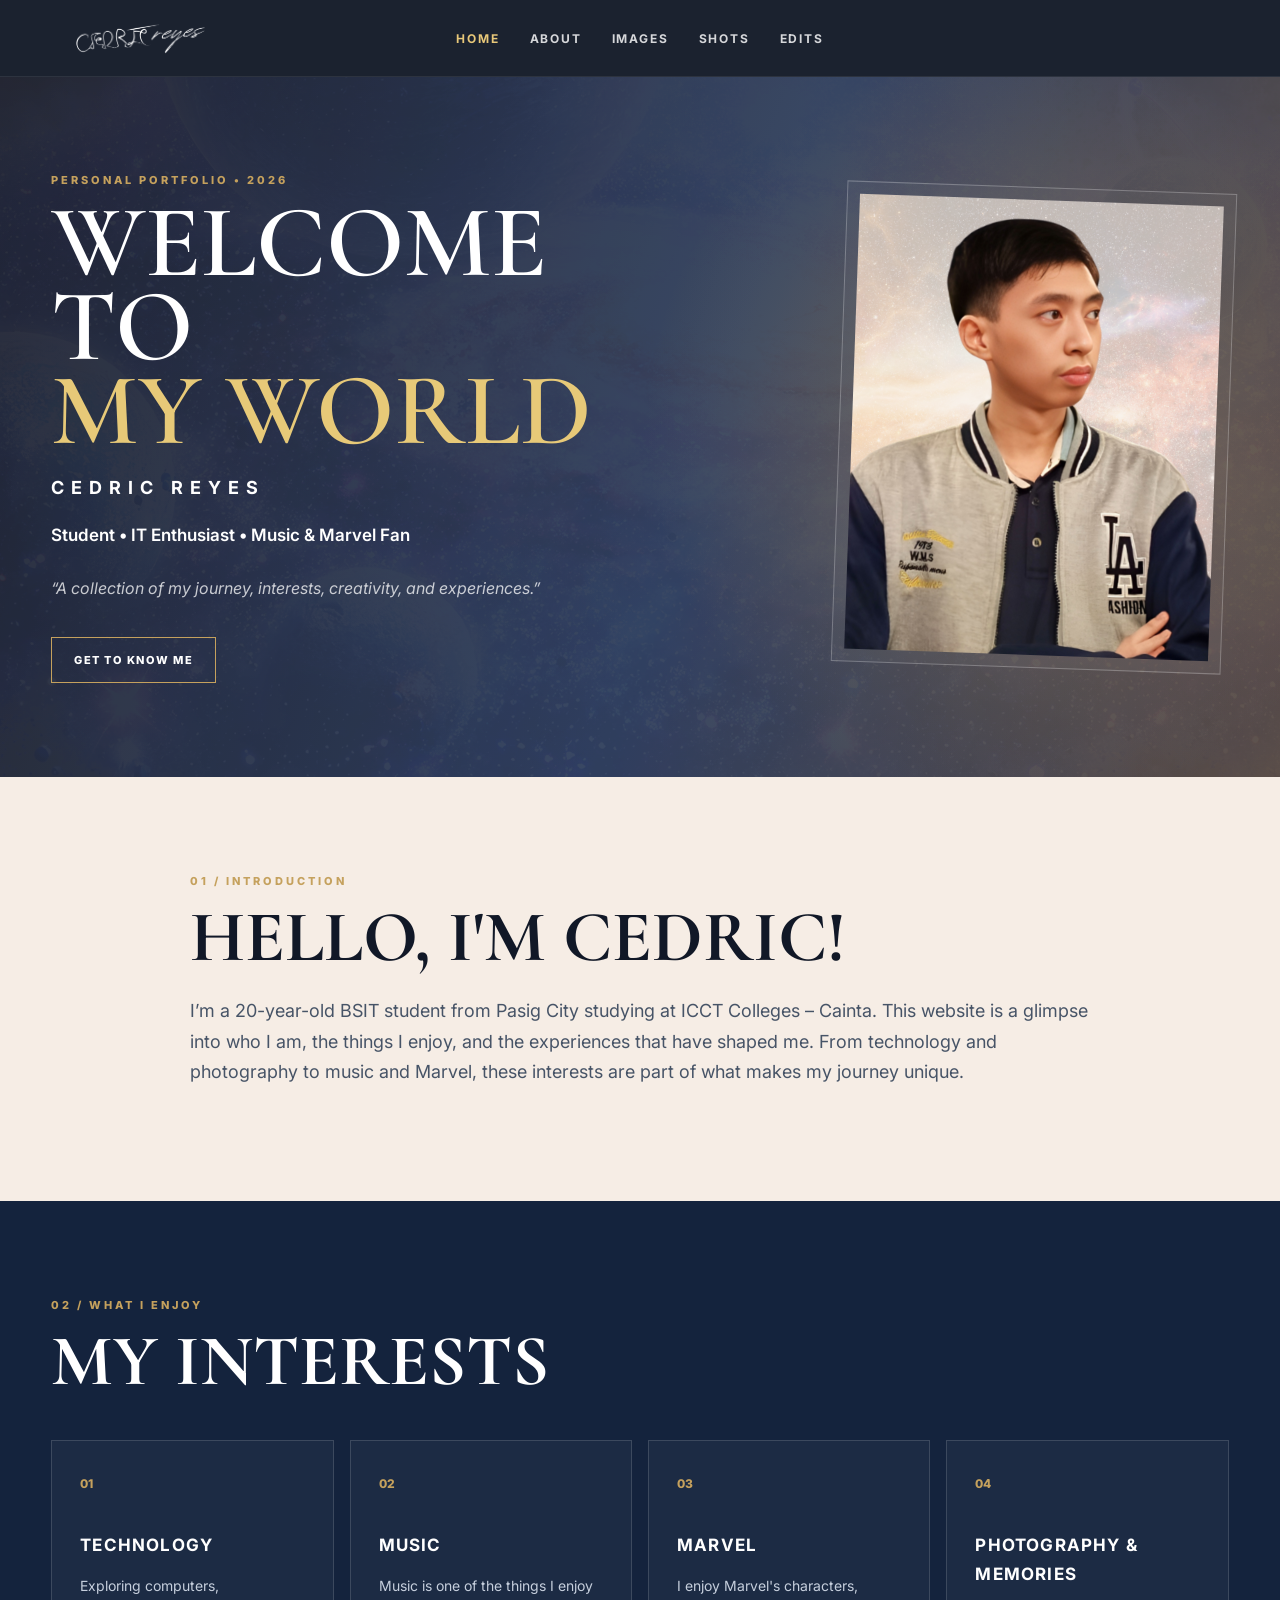
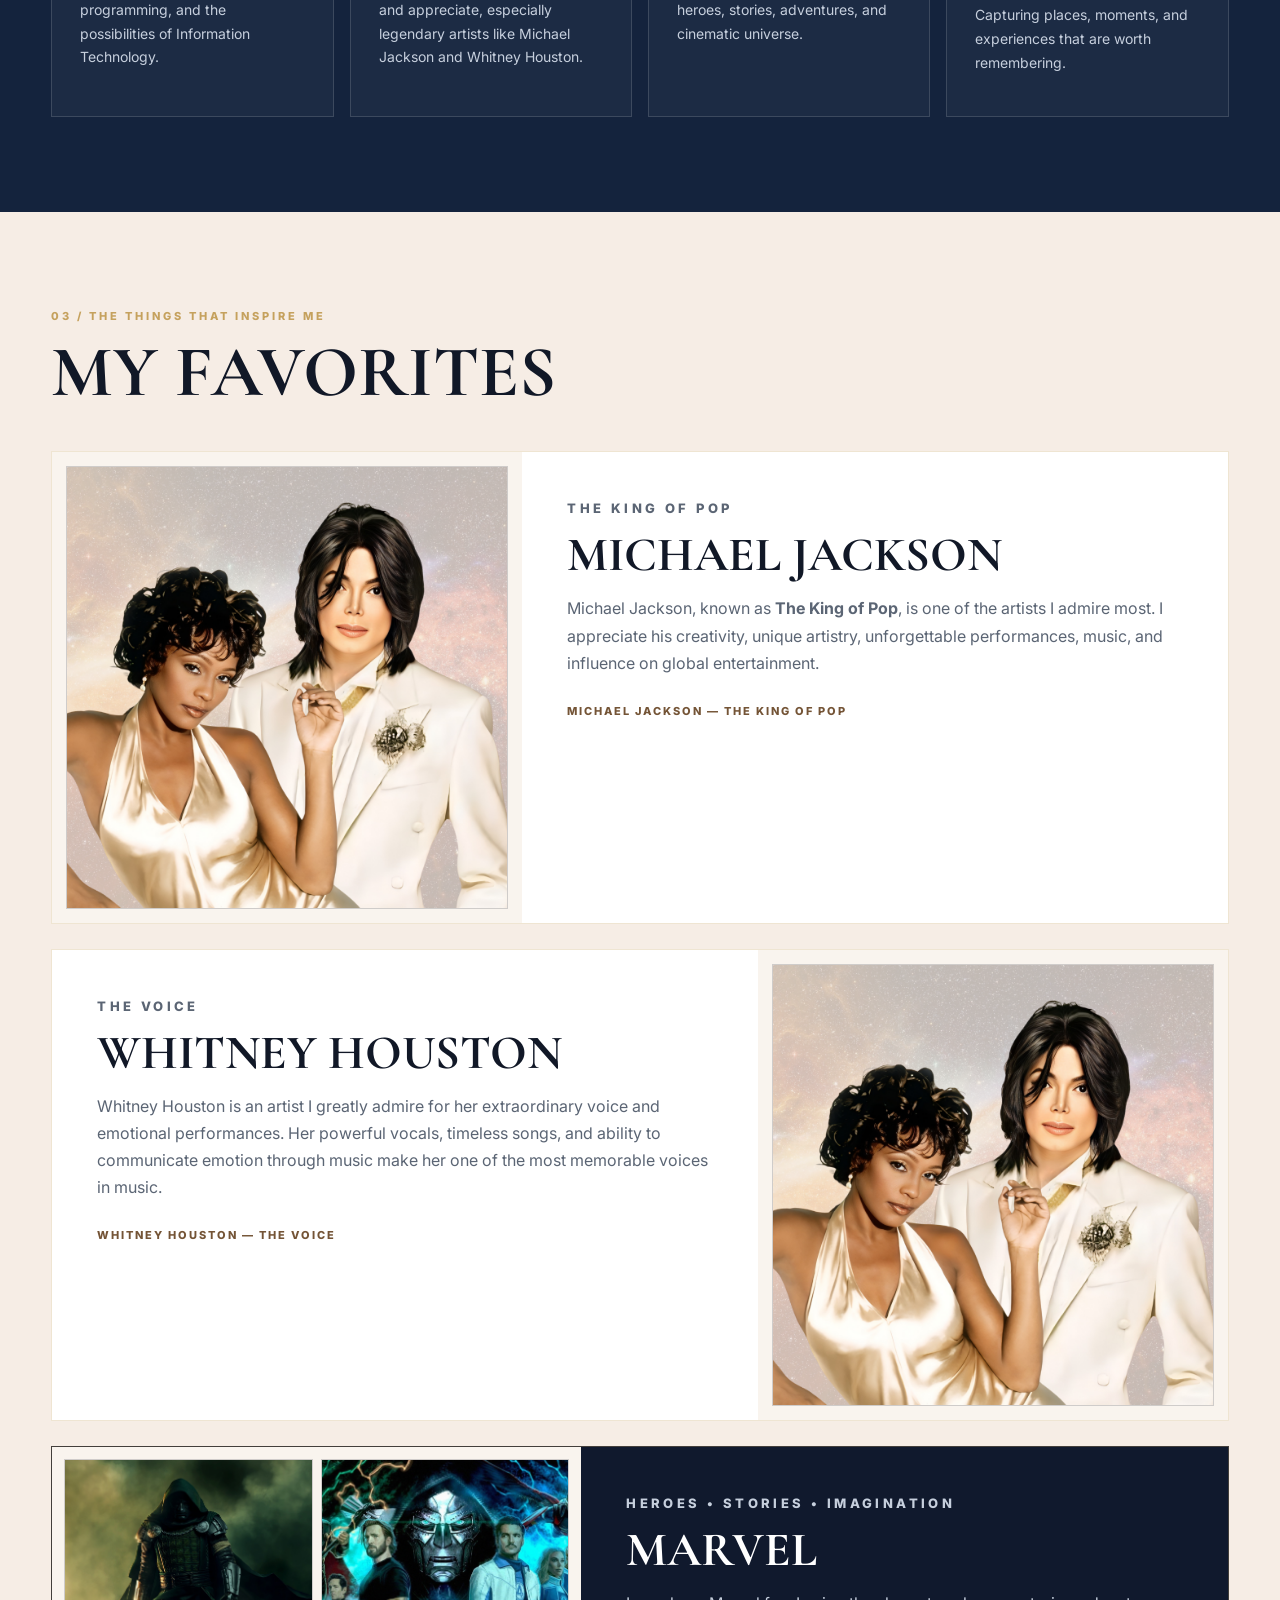
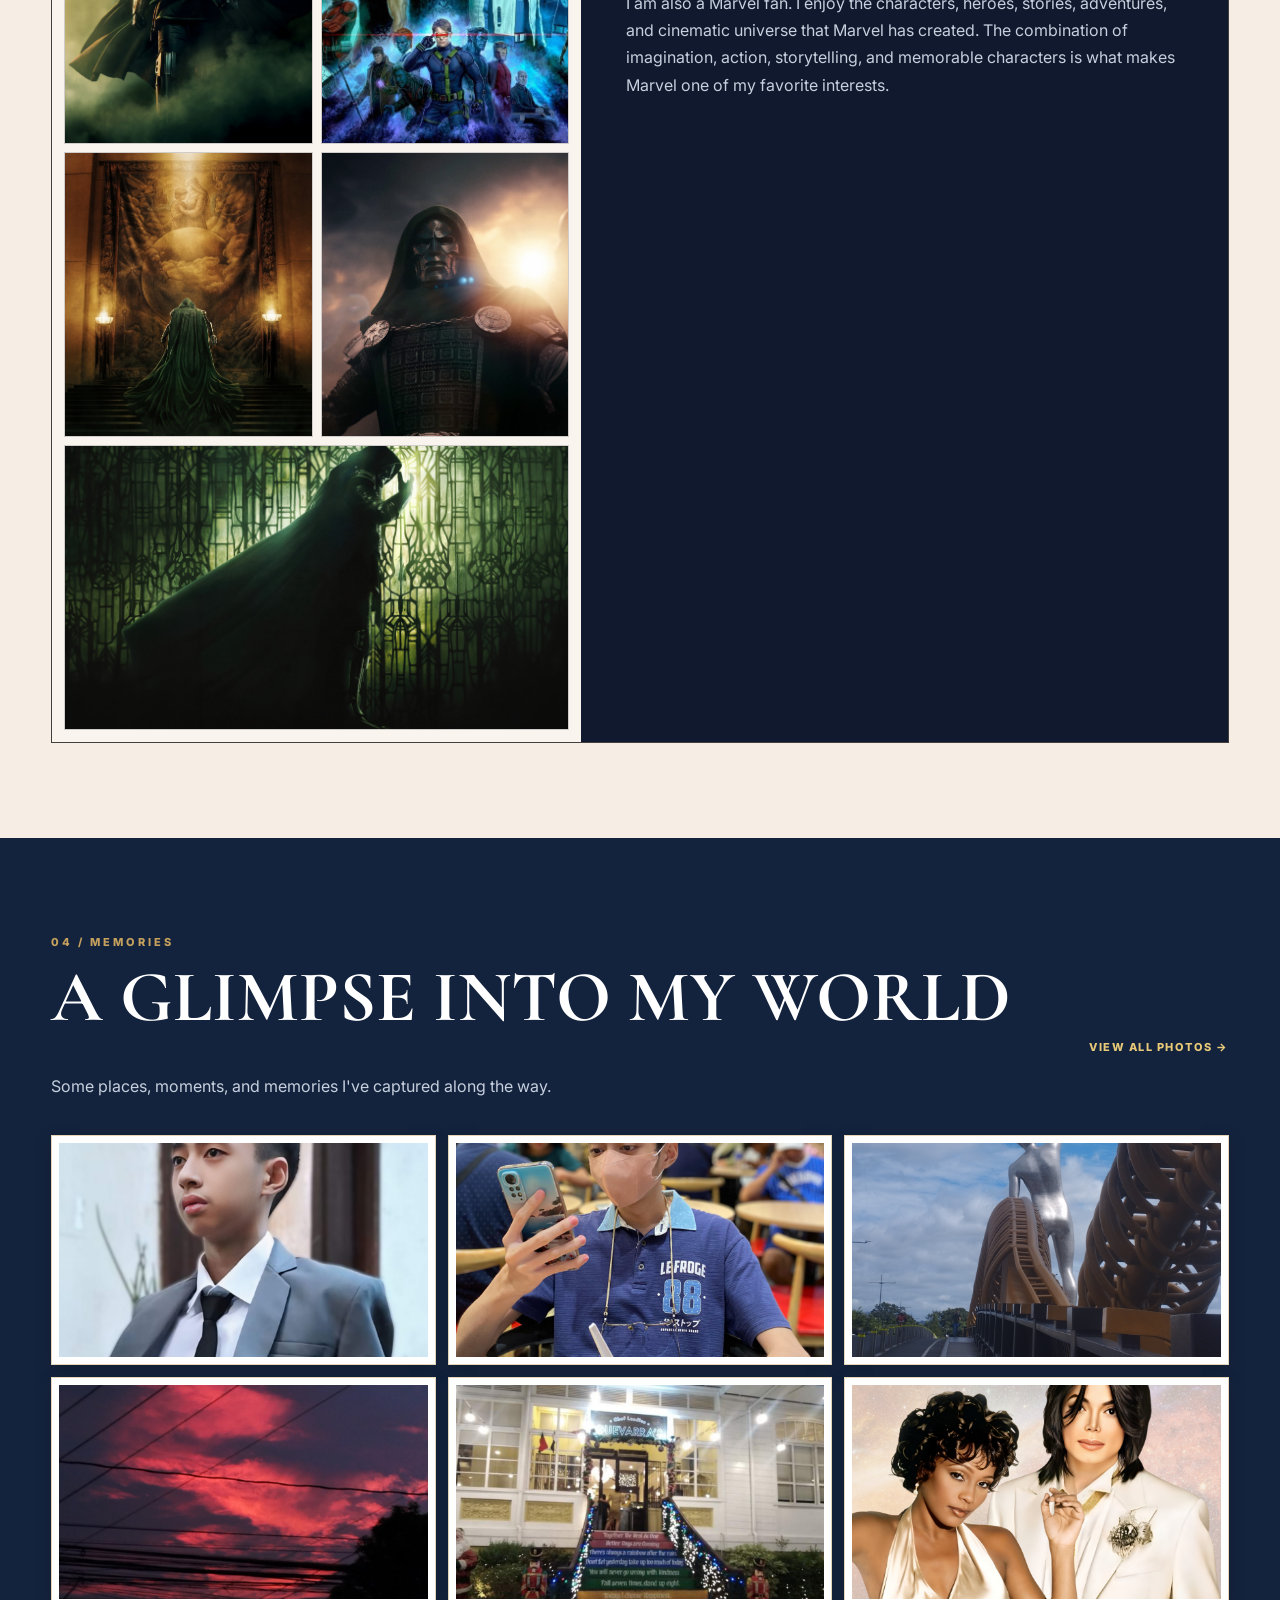
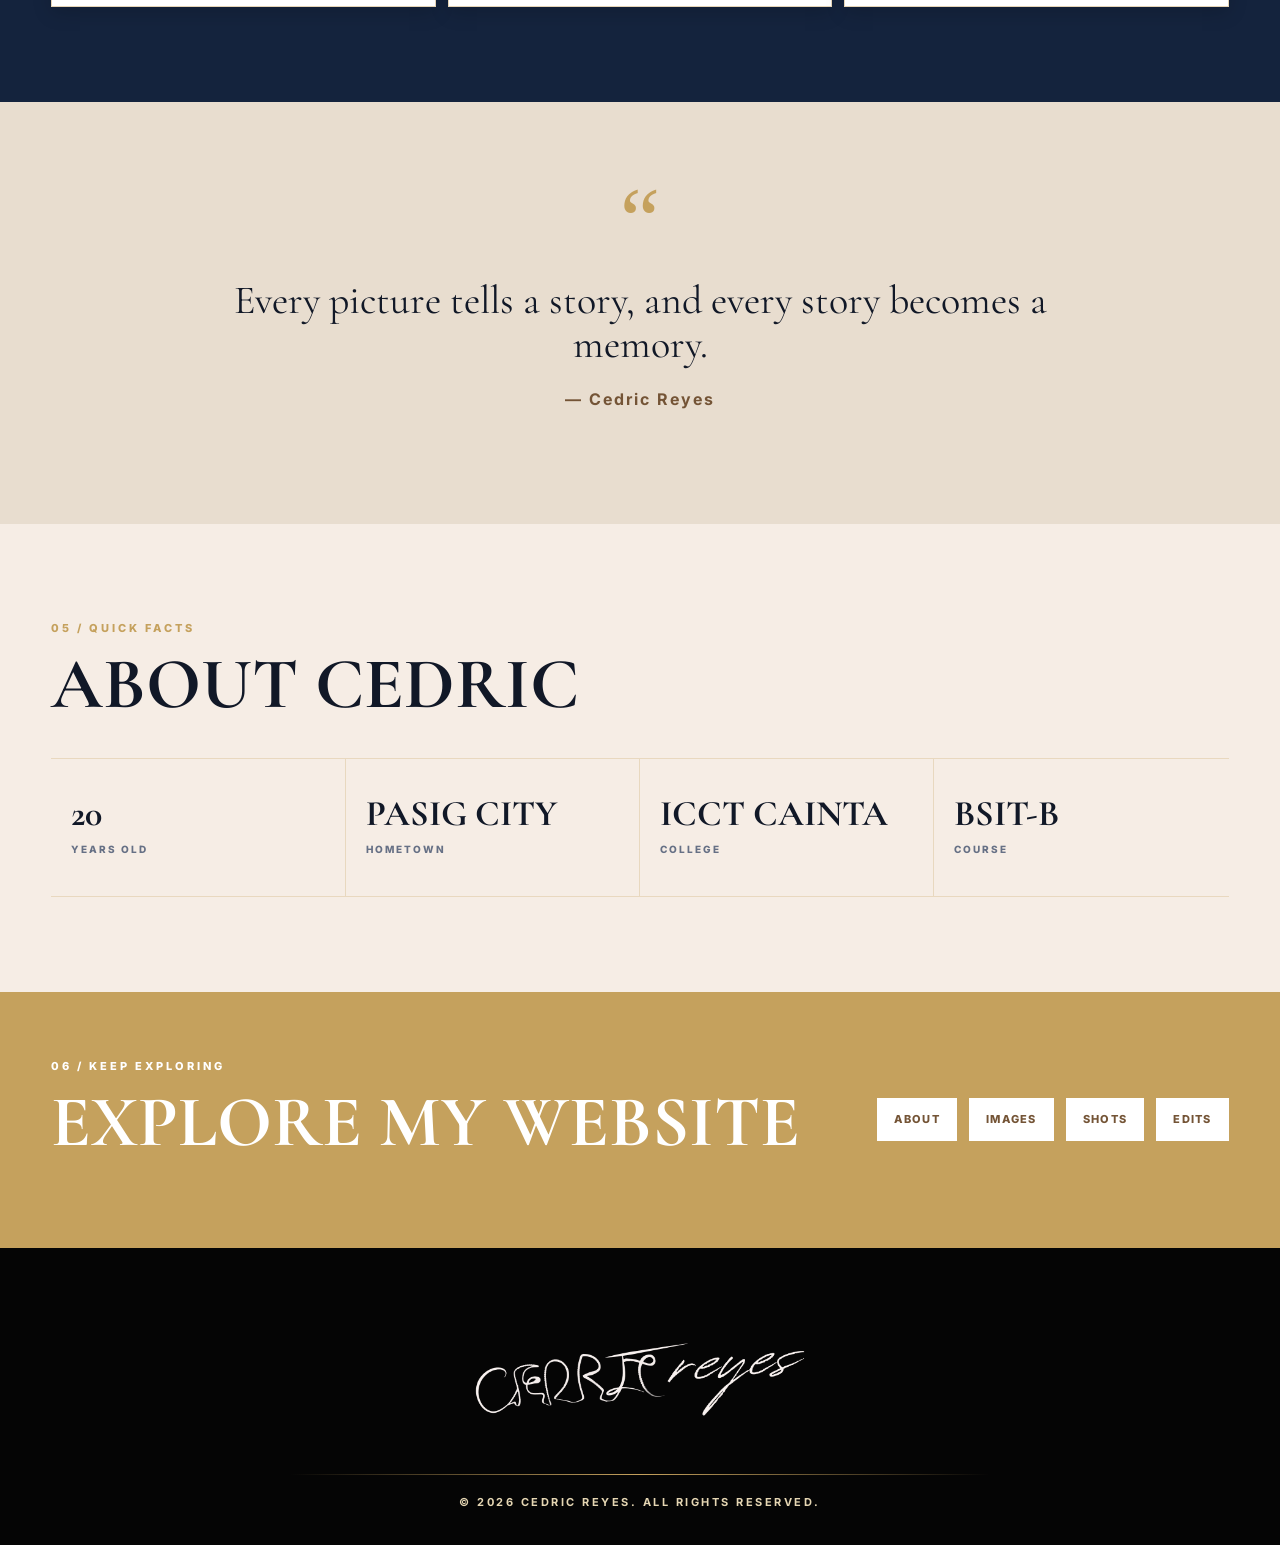
==== commit ae2f9162: "CED" ====
--- a/index.html
+++ b/index.html
@@ -63,35 +63,28 @@
     <div class="container">
       <p class="section-kicker">03 / THE THINGS THAT INSPIRE ME</p>
       <h2>MY FAVORITES</h2>
-
-      <div class="favorite-showcase">
-        <article class="favorite-person favorite-whitney">
-          <p class="mini-label">THE VOICE</p>
-          <h3>WHITNEY HOUSTON</h3>
-          <p>Whitney Houston is an artist I greatly admire for her extraordinary voice and emotional performances. Her powerful vocals, timeless songs, and ability to communicate emotion through music make her one of the most memorable voices in music.</p>
-          <p class="favorite-line">WHITNEY HOUSTON — THE VOICE</p>
+      <div class="favorite-grid">
+        <article class="favorite-card">
+          <div class="favorite-image"><img src="king and queen.png" alt="Michael Jackson and Whitney Houston creative edit"></div>
+          <div class="favorite-copy"><p class="mini-label">THE KING OF POP</p><h3>MICHAEL JACKSON</h3><p>Michael Jackson, known as <strong>The King of Pop</strong>, is one of the artists I admire most. I appreciate his creativity, unique artistry, unforgettable performances, music, and influence on global entertainment.</p><p class="favorite-line">MICHAEL JACKSON — THE KING OF POP</p></div>
         </article>
-
-        <div class="favorite-center-image">
-          <img src="king and queen.png" alt="Whitney Houston and Michael Jackson">
-        </div>
-
-        <article class="favorite-person favorite-michael">
-          <p class="mini-label">THE KING OF POP</p>
-          <h3>MICHAEL JACKSON</h3>
-          <p>Michael Jackson, known as <strong>The King of Pop</strong>, is one of the artists I admire most. I appreciate his creativity, unique artistry, unforgettable performances, music, and influence on global entertainment.</p>
-          <p class="favorite-line">MICHAEL JACKSON — THE KING OF POP</p>
+        <article class="favorite-card reverse">
+          <div class="favorite-image"><img src="king and queen.png" alt="Whitney Houston creative edit"></div>
+          <div class="favorite-copy"><p class="mini-label">THE VOICE</p><h3>WHITNEY HOUSTON</h3><p>Whitney Houston is an artist I greatly admire for her extraordinary voice and emotional performances. Her powerful vocals, timeless songs, and ability to communicate emotion through music make her one of the most memorable voices in music.</p><p class="favorite-line">WHITNEY HOUSTON — THE VOICE</p></div>
+        </article>
+        <article class="favorite-card marvel-card">
+          <div class="marvel-visual">
+            <div class="marvel-grid">
+              <img src="MARVEL_1.jpg" alt="Marvel scene">
+              <img src="MARVEL_2.jpg" alt="Marvel character">
+              <img src="MARVEL_3.jpg" alt="Marvel heroes">
+              <img src="MARVEL_4.jpg" alt="Marvel character">
+              <img src="MARVEL_5.jpg" alt="Marvel heroes">
+            </div>
+          </div>
+          <div class="favorite-copy"><p class="mini-label">HEROES • STORIES • IMAGINATION</p><h3>MARVEL</h3><p>I am also a Marvel fan. I enjoy the characters, heroes, stories, adventures, and cinematic universe that Marvel has created. The combination of imagination, action, storytelling, and memorable characters is what makes Marvel one of my favorite interests.</p></div>
         </article>
       </div>
-
-      <article class="marvel-showcase">
-        <div class="marvel-visual"><img src="marvel-collage.png" alt="Marvel movie poster collection"></div>
-        <div class="marvel-copy">
-          <p class="mini-label">HEROES • STORIES • IMAGINATION</p>
-          <h3>MARVEL</h3>
-          <p>I am also a Marvel fan. I enjoy the characters, heroes, stories, adventures, and cinematic universe that Marvel has created. The combination of imagination, action, storytelling, and memorable characters is what makes Marvel one of my favorite interests.</p>
-        </div>
-      </article>
     </div>
   </section>
 
@@ -101,10 +94,10 @@
       <p class="section-intro">Some places, moments, and memories I've captured along the way.</p>
       <div class="preview-grid">
         <img src="1_20260305_012858_0000.png" alt="Cedric memory">
-        <img src="6_20260305_012920_0005.png" alt="Cedric memory">
+        <img src="6_20260305_012920_0005(1).png" alt="Cedric memory">
         <img src="10_20260306_012630_0000.png" alt="A place captured by Cedric">
-        <img src="6_20260305_020833_0005.png" alt="Landscape shot">
-        <img src="9_20260305_020836_0008.png" alt="Place captured by Cedric">
+        <img src="6_20260305_020833_0005(1).png" alt="Landscape shot">
+        <img src="9_20260305_020836_0008(1).png" alt="Place captured by Cedric">
         <img src="king and queen.png" alt="Creative edit">
       </div>
     </div>
@@ -130,7 +123,13 @@
     <div class="container explore-inner"><div><p class="section-kicker">06 / KEEP EXPLORING</p><h2>EXPLORE MY WEBSITE</h2></div><div class="explore-links"><a href="ABOUT.html">ABOUT</a><a href="IMAGES.html">IMAGES</a><a href="SHOTS.html">SHOTS</a><a href="EDITS.html">EDITS</a></div></div>
   </section>
 </main>
-<footer>© 2026 CEDRIC REYES <span>|</span> ALL RIGHTS RESERVED</footer>
+<footer class="site-footer">
+  <div class="footer-inner container">
+    <img src="logo.png" alt="Cedric Reyes" class="footer-logo">
+    <div class="footer-line"></div>
+    <p>© 2026 CEDRIC REYES. ALL RIGHTS RESERVED.</p>
+  </div>
+</footer>
 <script>document.querySelector('.menu-toggle').addEventListener('click',()=>document.querySelector('.nav-links').classList.toggle('open'));</script>
 </body>
 </html>
--- a/styles.css
+++ b/styles.css
@@ -1,40 +1,34 @@
 @import url('https://fonts.googleapis.com/css2?family=Cormorant+Garamond:wght@500;600;700&family=Inter:wght@400;500;600;700;800&display=swap');
-:root{--ink:#111827;--cream:#f6ede5;--gold:#c5a15d;--brown:#745436;--blue:#17345b;--muted:#667085;--white:#fff;--line:rgba(197,161,93,.28)}*{box-sizing:border-box}html{scroll-behavior:smooth}body{margin:0;background:var(--cream);color:var(--ink);font-family:Inter,Arial,sans-serif;line-height:1.7}img{max-width:100%;display:block}a{color:inherit;text-decoration:none}.container{width:min(1180px,92%);margin:auto}.narrow{max-width:900px}.site-header{position:sticky;top:0;z-index:20;background:rgba(18,25,40,.96);backdrop-filter:blur(10px);border-bottom:1px solid rgba(255,255,255,.08)}.nav{min-height:76px;display:flex;align-items:center;justify-content:center;gap:40px;position:relative}.brand{position:absolute;left:0;display:flex;align-items:center}.brand img{width:150px;height:auto;filter:brightness(0) invert(1)}.nav-links{display:flex;gap:30px;list-style:none;margin:0;padding:0}.nav-links a{font-size:12px;font-weight:700;letter-spacing:1.8px;color:#fff;opacity:.82;transition:.25s}.nav-links a:hover,.nav-links a.active{opacity:1;color:#e8c879}.menu-toggle{display:none;background:none;border:0;color:#fff;font-size:25px}.hero{min-height:700px;position:relative;background:linear-gradient(110deg,#101b32 0%,#233c65 55%,#745436 130%);overflow:hidden}.hero:before{content:"";position:absolute;inset:0;background:url('universe.png') center/cover;opacity:.2}.hero-overlay{position:absolute;inset:0;background:radial-gradient(circle at 80% 50%,rgba(197,161,93,.32),transparent 35%)}.hero-content{position:relative;z-index:1;min-height:700px;display:grid;grid-template-columns:1.15fr .85fr;align-items:center;gap:60px}.eyebrow,.section-kicker,.mini-label{font-size:11px;font-weight:800;letter-spacing:3px;color:var(--gold);margin:0 0 12px}.hero h1{font-family:'Cormorant Garamond',serif;color:#fff;font-size:clamp(56px,8vw,105px);line-height:.82;margin:0 0 20px;font-weight:600}.hero h1 span{color:#e7c978}.hero h2{color:#fff;font-size:18px;letter-spacing:7px;margin:0 0 12px}.hero-tag{color:#fff;font-size:17px;font-weight:600}.hero-quote{color:rgba(255,255,255,.75);max-width:550px;font-style:italic;margin:25px 0 35px}.button{display:inline-block;padding:13px 22px;border:1px solid var(--gold);color:#fff;letter-spacing:1.5px;font-size:11px;font-weight:800}.hero-photo{justify-self:end;width:min(390px,100%);padding:12px;border:1px solid rgba(255,255,255,.25);transform:rotate(2deg)}.hero-photo img{aspect-ratio:4/5;object-fit:cover;object-position:center top}.section{padding:95px 0}.section h2,.page-hero h1,.explore h2{font-family:'Cormorant Garamond',serif;font-size:clamp(44px,6vw,72px);line-height:.95;margin:0 0 25px}.lead{font-size:18px;color:#475467}.dark-section{background:#14233d;color:#fff}.dark-section .section-intro{color:#c6cfdd}.interest-grid{display:grid;grid-template-columns:repeat(4,1fr);gap:16px;margin-top:45px}.info-card{padding:28px;border:1px solid rgba(255,255,255,.14);min-height:240px;background:rgba(255,255,255,.035)}.info-card h3{font-size:17px;letter-spacing:1.2px;margin:35px 0 12px}.info-card p{color:#c6cfdd;font-size:14px}.card-number{color:var(--gold);font-weight:800;font-size:12px}  <section class="section favorites-section">
-    <div class="container">
-      <p class="section-kicker">03 / THE THINGS THAT INSPIRE ME</p>
-      <h2>MY FAVORITES</h2>
+:root{--ink:#111827;--cream:#f6ede5;--gold:#c5a15d;--brown:#745436;--blue:#17345b;--muted:#667085;--white:#fff;--line:rgba(197,161,93,.28)}*{box-sizing:border-box}html{scroll-behavior:smooth}body{margin:0;background:var(--cream);color:var(--ink);font-family:Inter,Arial,sans-serif;line-height:1.7}img{max-width:100%;display:block}a{color:inherit;text-decoration:none}.container{width:min(1180px,92%);margin:auto}.narrow{max-width:900px}.site-header{position:sticky;top:0;z-index:20;background:rgba(18,25,40,.96);backdrop-filter:blur(10px);border-bottom:1px solid rgba(255,255,255,.08)}.nav{min-height:76px;display:flex;align-items:center;justify-content:center;gap:40px;position:relative}.brand{position:absolute;left:0;display:flex;align-items:center}.brand img{width:178px;height:auto;filter:brightness(0) invert(1)}.nav-links{display:flex;gap:30px;list-style:none;margin:0;padding:0}.nav-links a{font-size:12px;font-weight:700;letter-spacing:1.8px;color:#fff;opacity:.82;transition:.25s}.nav-links a:hover,.nav-links a.active{opacity:1;color:#e8c879}.menu-toggle{display:none;background:none;border:0;color:#fff;font-size:25px}.hero{min-height:700px;position:relative;background:linear-gradient(110deg,#101b32 0%,#233c65 55%,#745436 130%);overflow:hidden}.hero:before{content:"";position:absolute;inset:0;background:url('universe.png') center/cover;opacity:.2}.hero-overlay{position:absolute;inset:0;background:radial-gradient(circle at 80% 50%,rgba(197,161,93,.32),transparent 35%)}.hero-content{position:relative;z-index:1;min-height:700px;display:grid;grid-template-columns:1.15fr .85fr;align-items:center;gap:60px}.eyebrow,.section-kicker,.mini-label{font-size:11px;font-weight:800;letter-spacing:3px;color:var(--gold);margin:0 0 12px}.hero h1{font-family:'Cormorant Garamond',serif;color:#fff;font-size:clamp(56px,8vw,105px);line-height:.82;margin:0 0 20px;font-weight:600}.hero h1 span{color:#e7c978}.hero h2{color:#fff;font-size:18px;letter-spacing:7px;margin:0 0 12px}.hero-tag{color:#fff;font-size:17px;font-weight:600}.hero-quote{color:rgba(255,255,255,.75);max-width:550px;font-style:italic;margin:25px 0 35px}.button{display:inline-block;padding:13px 22px;border:1px solid var(--gold);color:#fff;letter-spacing:1.5px;font-size:11px;font-weight:800}.hero-photo{justify-self:end;width:min(390px,100%);padding:12px;border:1px solid rgba(255,255,255,.25);transform:rotate(2deg)}.hero-photo img{aspect-ratio:4/5;object-fit:cover;object-position:center top}.section{padding:95px 0}.section h2,.page-hero h1,.explore h2{font-family:'Cormorant Garamond',serif;font-size:clamp(44px,6vw,72px);line-height:.95;margin:0 0 25px}.lead{font-size:18px;color:#475467}.dark-section{background:#14233d;color:#fff}.dark-section .section-intro{color:#c6cfdd}.interest-grid{display:grid;grid-template-columns:repeat(4,1fr);gap:16px;margin-top:45px}.info-card{padding:28px;border:1px solid rgba(255,255,255,.14);min-height:240px;background:rgba(255,255,255,.035)}.info-card h3{font-size:17px;letter-spacing:1.2px;margin:35px 0 12px}.info-card p{color:#c6cfdd;font-size:14px}.card-number{color:var(--gold);font-weight:800;font-size:12px}.favorite-grid{display:grid;gap:25px;margin-top:45px}.favorite-card{display:grid;grid-template-columns:40% 60%;background:#fff;border:1px solid var(--line);min-height:330px}.favorite-card.reverse{grid-template-columns:60% 40%}.favorite-card.reverse .favorite-image{order:2}.favorite-image img,.marvel-visual img{width:100%;height:100%;object-fit:cover}.favorite-copy{padding:45px}.favorite-copy h3{font-family:'Cormorant Garamond',serif;font-size:48px;margin:0 0 15px;line-height:1}.favorite-copy p{color:#5b6574}.favorite-line{font-size:11px!important;letter-spacing:2px;font-weight:800;color:var(--brown)!important;margin-top:25px}.marvel-card{grid-template-columns:45% 55%;background:#10192d;color:#fff}.marvel-card .favorite-copy p{color:#c6cfdd}.marvel-card .favorite-line{color:#e7c978!important}.section-heading-row{display:flex;justify-content:space-between;align-items:end;gap:25px}.text-link{color:#e7c978;font-size:11px;font-weight:800;letter-spacing:1.5px}.preview-grid{display:grid;grid-template-columns:repeat(3,1fr);gap:12px;margin-top:35px}.preview-grid img{width:100%;height:230px;object-fit:cover}.quote-section{background:#e8ddcf;text-align:center}.quote-box{max-width:850px}.quote-mark{font-family:Georgia,serif;font-size:90px;color:var(--gold);line-height:.5}.quote-box blockquote{font-family:'Cormorant Garamond',serif;font-size:40px;line-height:1.1;margin:20px 0}.quote-box p{letter-spacing:2px;font-weight:700;color:var(--brown)}.facts-grid{display:grid;grid-template-columns:repeat(4,1fr);border-top:1px solid var(--line);border-bottom:1px solid var(--line);margin-top:40px}.fact{padding:35px 20px;border-right:1px solid var(--line)}.fact:last-child{border-right:0}.fact strong{display:block;font-family:'Cormorant Garamond',serif;font-size:36px;line-height:1.1}.fact span{font-size:10px;letter-spacing:2px;color:var(--muted);font-weight:800}.explore{background:var(--gold);color:#fff;padding:65px 0}.explore-inner{display:flex;justify-content:space-between;align-items:center;gap:30px}.explore .section-kicker{color:#fff}.explore-links{display:flex;gap:12px;flex-wrap:wrap}.explore-links a{background:#fff;color:var(--brown);padding:12px 17px;font-size:11px;font-weight:800;letter-spacing:1.3px}footer{background:#745436;color:#e4c77f;text-align:center;padding:22px;font-size:11px;letter-spacing:.7px}footer span{opacity:.5;margin:0 8px}.page-hero{padding:105px 0;background:linear-gradient(110deg,#14233d,#203e68);color:#fff}.page-hero h1{font-size:clamp(55px,8vw,100px)}.page-hero h1 span{color:#e7c978}.page-hero p:last-child{max-width:680px;color:#c6cfdd}.about-layout{display:grid;grid-template-columns:370px 1fr;gap:80px;align-items:start}.about-photo{border:12px solid #fff;box-shadow:0 20px 50px rgba(17,24,39,.12)}.about-copy p{color:#4b5563}.about-copy h2{margin-bottom:30px}.about-favorites{display:grid;grid-template-columns:repeat(3,1fr);gap:25px}.about-favorites>div{border:1px solid rgba(255,255,255,.14);padding:28px}.about-favorites h3{font-size:16px;letter-spacing:1.4px}.about-favorites p{color:#c6cfdd;font-size:14px}.gallery-page .lead{max-width:900px}.photo-quote{margin:55px 0;text-align:center;padding:35px;border-top:1px solid var(--line);border-bottom:1px solid var(--line)}.photo-quote blockquote{font-family:'Cormorant Garamond',serif;font-size:39px;line-height:1.1;margin:0 0 12px}.photo-quote span{font-size:11px;letter-spacing:2px;font-weight:800;color:var(--brown)}.full-gallery,.shots-gallery,.edit-gallery{display:grid;grid-template-columns:repeat(3,1fr);gap:14px}.full-gallery figure,.shots-gallery figure,.edit-gallery figure{margin:0;overflow:hidden;background:#ddd}.full-gallery img,.shots-gallery img,.edit-gallery img{width:100%;aspect-ratio:1/1;object-fit:cover;transition:transform .4s}.full-gallery figure:hover img,.shots-gallery figure:hover img,.edit-gallery figure:hover img{transform:scale(1.04)}.photo-journey{margin-top:75px;max-width:800px}.shots-intro{display:grid;grid-template-columns:2fr 1fr;gap:50px;align-items:end;margin-bottom:55px}.small-note{border-left:3px solid var(--gold);padding-left:20px;font-weight:700;color:var(--brown)}.edit-intro{max-width:850px;margin-bottom:55px}.edit-intro p:not(.section-kicker){color:#4b5563}.edit-gallery{grid-template-columns:repeat(4,1fr)}
+@media(max-width:900px){.hero-content{grid-template-columns:1fr;min-height:760px;padding-top:55px;padding-bottom:55px}.hero-photo{justify-self:start;width:250px}.interest-grid,.about-favorites{grid-template-columns:repeat(2,1fr)}.about-layout{grid-template-columns:1fr;gap:45px}.about-photo{width:min(370px,100%)}.favorite-card,.favorite-card.reverse,.marvel-card{grid-template-columns:1fr}.favorite-card.reverse .favorite-image{order:0}.favorite-image{height:320px}.preview-grid{grid-template-columns:repeat(2,1fr)}.facts-grid{grid-template-columns:repeat(2,1fr)}.fact:nth-child(2){border-right:0}.fact{border-bottom:1px solid var(--line)}.explore-inner{flex-direction:column;align-items:flex-start}.shots-intro{grid-template-columns:1fr}.edit-gallery{grid-template-columns:repeat(3,1fr)}}
+@media(max-width:650px){.nav{justify-content:space-between}.brand{position:static}.brand img{width:125px}.menu-toggle{display:block}.nav-links{display:none;position:absolute;top:76px;left:0;right:0;background:#111827;padding:20px;flex-direction:column;gap:18px}.nav-links.open{display:flex}.hero{min-height:auto}.hero-content{min-height:auto}.hero h1{font-size:58px}.hero-photo{width:220px}.section{padding:70px 0}.interest-grid,.about-favorites,.preview-grid,.full-gallery,.shots-gallery,.edit-gallery{grid-template-columns:1fr}.facts-grid{grid-template-columns:1fr 1fr}.fact{border-right:0}.fact:nth-child(odd){border-right:1px solid var(--line)}.favorite-copy{padding:30px}.favorite-copy h3{font-size:39px}.page-hero{padding:75px 0}.page-hero h1{font-size:58px}.quote-box blockquote{font-size:31px}.section-heading-row{align-items:start;flex-direction:column}}
 
-      <div class="favorite-showcase">
-        <article class="favorite-person favorite-whitney">
-          <p class="mini-label">THE VOICE</p>
-          <h3>WHITNEY HOUSTON</h3>
-          <p>Whitney Houston is an artist I greatly admire for her extraordinary voice and emotional performances. Her powerful vocals, timeless songs, and ability to communicate emotion through music make her one of the most memorable voices in music.</p>
-          <p class="favorite-line">WHITNEY HOUSTON — THE VOICE</p>
-        </article>
-
-        <div class="favorite-center-image">
-          <img src="king and queen.png" alt="Whitney Houston and Michael Jackson">
-        </div>
-
-        <article class="favorite-person favorite-michael">
-          <p class="mini-label">THE KING OF POP</p>
-          <h3>MICHAEL JACKSON</h3>
-          <p>Michael Jackson, known as <strong>The King of Pop</strong>, is one of the artists I admire most. I appreciate his creativity, unique artistry, unforgettable performances, music, and influence on global entertainment.</p>
-          <p class="favorite-line">MICHAEL JACKSON — THE KING OF POP</p>
-        </article>
-      </div>
-
-      <article class="marvel-showcase">
-        <div class="marvel-visual"><img src="marvel-collage.png" alt="Marvel movie poster collection"></div>
-        <div class="marvel-copy">
-          <p class="mini-label">HEROES • STORIES • IMAGINATION</p>
-          <h3>MARVEL</h3>
-          <p>I am also a Marvel fan. I enjoy the characters, heroes, stories, adventures, and cinematic universe that Marvel has created. The combination of imagination, action, storytelling, and memorable characters is what makes Marvel one of my favorite interests.</p>
-        </div>
-      </article>
-    </div>
-  </section>
-
-.section-heading-row{display:flex;justify-content:space-between;align-items:end;gap:25px}.text-link{color:#e7c978;font-size:11px;font-weight:800;letter-spacing:1.5px}.preview-grid{display:grid;grid-template-columns:repeat(3,1fr);gap:12px;margin-top:35px}.preview-grid img{width:100%;height:230px;object-fit:cover}.quote-section{background:#e8ddcf;text-align:center}.quote-box{max-width:850px}.quote-mark{font-family:Georgia,serif;font-size:90px;color:var(--gold);line-height:.5}.quote-box blockquote{font-family:'Cormorant Garamond',serif;font-size:40px;line-height:1.1;margin:20px 0}.quote-box p{letter-spacing:2px;font-weight:700;color:var(--brown)}.facts-grid{display:grid;grid-template-columns:repeat(4,1fr);border-top:1px solid var(--line);border-bottom:1px solid var(--line);margin-top:40px}.fact{padding:35px 20px;border-right:1px solid var(--line)}.fact:last-child{border-right:0}.fact strong{display:block;font-family:'Cormorant Garamond',serif;font-size:36px;line-height:1.1}.fact span{font-size:10px;letter-spacing:2px;color:var(--muted);font-weight:800}.explore{background:var(--gold);color:#fff;padding:65px 0}.explore-inner{display:flex;justify-content:space-between;align-items:center;gap:30px}.explore .section-kicker{color:#fff}.explore-links{display:flex;gap:12px;flex-wrap:wrap}.explore-links a{background:#fff;color:var(--brown);padding:12px 17px;font-size:11px;font-weight:800;letter-spacing:1.3px}footer{background:#745436;color:#e4c77f;text-align:center;padding:22px;font-size:11px;letter-spacing:.7px}footer span{opacity:.5;margin:0 8px}.page-hero{padding:105px 0;background:linear-gradient(110deg,#14233d,#203e68);color:#fff}.page-hero h1{font-size:clamp(55px,8vw,100px)}.page-hero h1 span{color:#e7c978}.page-hero p:last-child{max-width:680px;color:#c6cfdd}.about-layout{display:grid;grid-template-columns:370px 1fr;gap:80px;align-items:start}.about-photo{border:12px solid #fff;box-shadow:0 20px 50px rgba(17,24,39,.12)}.about-copy p{color:#4b5563}.about-copy h2{margin-bottom:30px}.about-favorites{display:grid;grid-template-columns:repeat(3,1fr);gap:25px}.about-favorites>div{border:1px solid rgba(255,255,255,.14);padding:28px}.about-favorites h3{font-size:16px;letter-spacing:1.4px}.about-favorites p{color:#c6cfdd;font-size:14px}.gallery-page .lead{max-width:900px}.photo-quote{margin:55px 0;text-align:center;padding:35px;border-top:1px solid var(--line);border-bottom:1px solid var(--line)}.photo-quote blockquote{font-family:'Cormorant Garamond',serif;font-size:39px;line-height:1.1;margin:0 0 12px}.photo-quote span{font-size:11px;letter-spacing:2px;font-weight:800;color:var(--brown)}.full-gallery,.shots-gallery,.edit-gallery{display:grid;grid-template-columns:repeat(3,1fr);gap:14px}.full-gallery figure,.shots-gallery figure,.edit-gallery figure{margin:0;overflow:hidden;background:#ddd}.full-gallery img,.shots-gallery img,.edit-gallery img{width:100%;aspect-ratio:1/1;object-fit:cover;transition:transform .4s}.full-gallery figure:hover img,.shots-gallery figure:hover img,.edit-gallery figure:hover img{transform:scale(1.04)}.photo-journey{margin-top:75px;max-width:800px}.shots-intro{display:grid;grid-template-columns:2fr 1fr;gap:50px;align-items:end;margin-bottom:55px}.small-note{border-left:3px solid var(--gold);padding-left:20px;font-weight:700;color:var(--brown)}.edit-intro{max-width:850px;margin-bottom:55px}.edit-intro p:not(.section-kicker){color:#4b5563}.edit-gallery{grid-template-columns:repeat(4,1fr)}
-@media(max-width:900px){.hero-content{grid-template-columns:1fr;min-height:760px;padding-top:55px;padding-bottom:55px}.hero-photo{justify-self:start;width:250px}.interest-grid,.about-favorites{grid-template-columns:repeat(2,1fr)}.about-layout{grid-template-columns:1fr;gap:45px}.about-photo{width:min(370px,100%)}.favorite-showcase,.marvel-showcase{grid-template-columns:1fr}.favorite-center-image{height:320px;border-left:0;border-right:0;border-top:1px solid var(--line);border-bottom:1px solid var(--line)}.marvel-showcase .marvel-visual{min-height:320px}.preview-grid{grid-template-columns:repeat(2,1fr)}.facts-grid{grid-template-columns:repeat(2,1fr)}.fact:nth-child(2){border-right:0}.fact{border-bottom:1px solid var(--line)}.explore-inner{flex-direction:column;align-items:flex-start}.shots-intro{grid-template-columns:1fr}.edit-gallery{grid-template-columns:repeat(3,1fr)}}
-@media(max-width:650px){.nav{justify-content:space-between}.brand{position:static}.brand img{width:125px}.menu-toggle{display:block}.nav-links{display:none;position:absolute;top:76px;left:0;right:0;background:#111827;padding:20px;flex-direction:column;gap:18px}.nav-links.open{display:flex}.hero{min-height:auto}.hero-content{min-height:auto}.hero h1{font-size:58px}.hero-photo{width:220px}.section{padding:70px 0}.interest-grid,.about-favorites,.preview-grid,.full-gallery,.shots-gallery,.edit-gallery{grid-template-columns:1fr}.facts-grid{grid-template-columns:1fr 1fr}.fact{border-right:0}.fact:nth-child(odd){border-right:1px solid var(--line)}.favorite-person{padding:30px}.favorite-person h3{font-size:39px}.marvel-copy{padding:35px 30px}.marvel-copy h3{font-size:48px}.page-hero{padding:75px 0}.page-hero h1{font-size:58px}.quote-box blockquote{font-size:31px}.section-heading-row{align-items:start;flex-direction:column}}
+/* Final refinements */
+.brand img{max-height:58px;object-fit:contain}
+.favorite-image,.marvel-visual{padding:14px;background:#f9f4ee}
+.favorite-image img,.marvel-visual img{border:1px solid rgba(17,24,39,.18)}
+.favorite-copy .mini-label{font-size:13px;letter-spacing:3.4px}
+.marvel-card .marvel-visual{padding:12px}
+.marvel-grid{height:100%;display:grid;grid-template-columns:repeat(2,1fr);grid-template-rows:repeat(3,1fr);gap:8px}
+.marvel-grid img{width:100%;height:100%;object-fit:cover;min-height:0}
+.marvel-grid img:last-child{grid-column:1 / -1}
+.full-gallery figure,.shots-gallery figure,.edit-gallery figure{margin:0;padding:9px;background:#fff;border:1px solid rgba(17,24,39,.14);box-shadow:0 8px 22px rgba(17,24,39,.08)}
+.full-gallery figure img,.shots-gallery figure img,.edit-gallery figure img{width:100%;border:1px solid rgba(197,161,93,.45)}
+.preview-grid img{padding:7px;background:#fff;border:1px solid rgba(197,161,93,.45);box-shadow:0 6px 18px rgba(0,0,0,.15)}
+.hero-photo{background:rgba(255,255,255,.03)}
+.site-footer{background:#050505;color:#fff;padding:55px 0 34px;text-align:center;border-top:2px solid var(--gold)}
+.footer-inner{display:flex;flex-direction:column;align-items:center}
+.footer-logo{width:min(330px,70vw);height:auto;max-height:150px;object-fit:contain;margin-bottom:18px}
+.footer-line{width:min(700px,85%);height:1px;background:linear-gradient(90deg,transparent,var(--gold),transparent);margin:4px 0 18px}
+.site-footer p{margin:0;color:#e5d6b3;font-size:11px;font-weight:700;letter-spacing:2.5px}
+@media (max-width:850px){
+  .brand img{width:160px}
+  .marvel-grid{min-height:360px}
+}
+@media (max-width:650px){
+  .brand img{width:145px}
+  .favorite-card,.favorite-card.reverse,.marvel-card{grid-template-columns:1fr}
+  .favorite-card.reverse .favorite-image{order:0}
+  .marvel-grid{min-height:420px}
+  .footer-logo{width:78vw}
+}
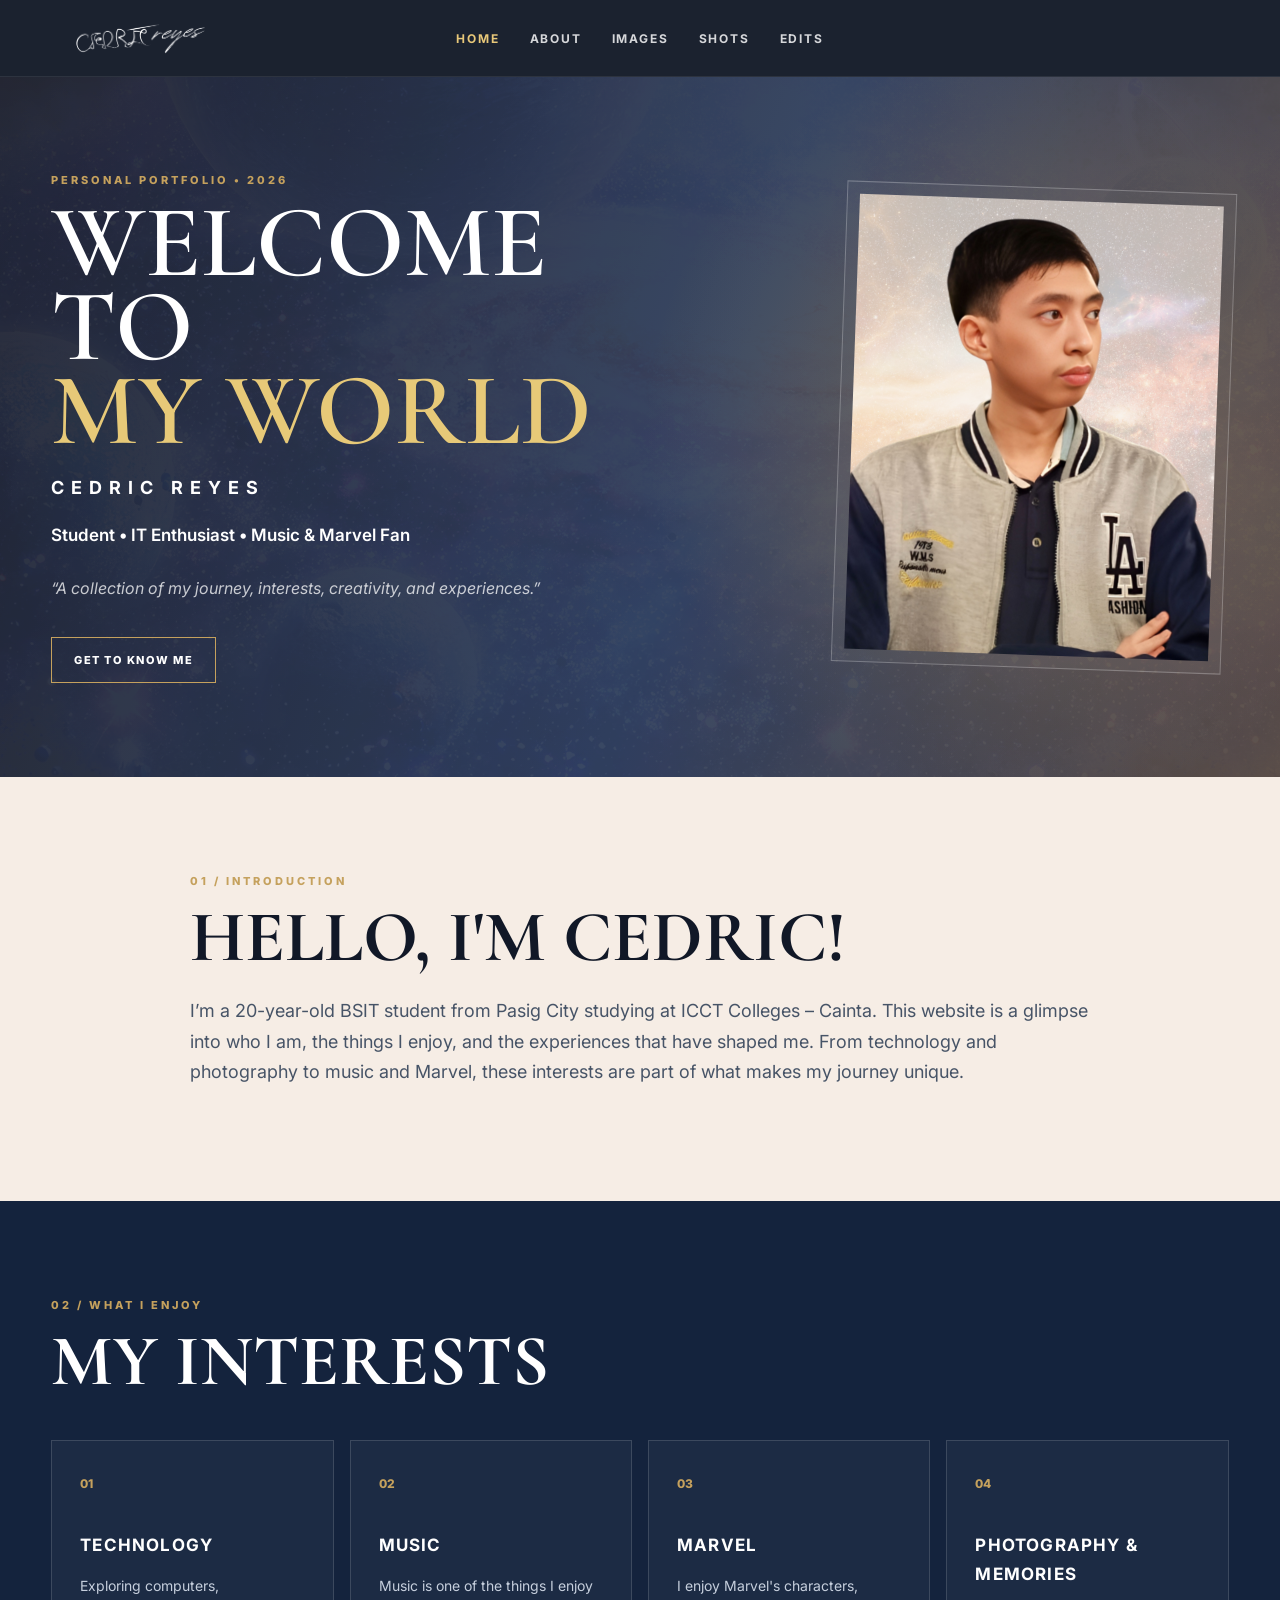
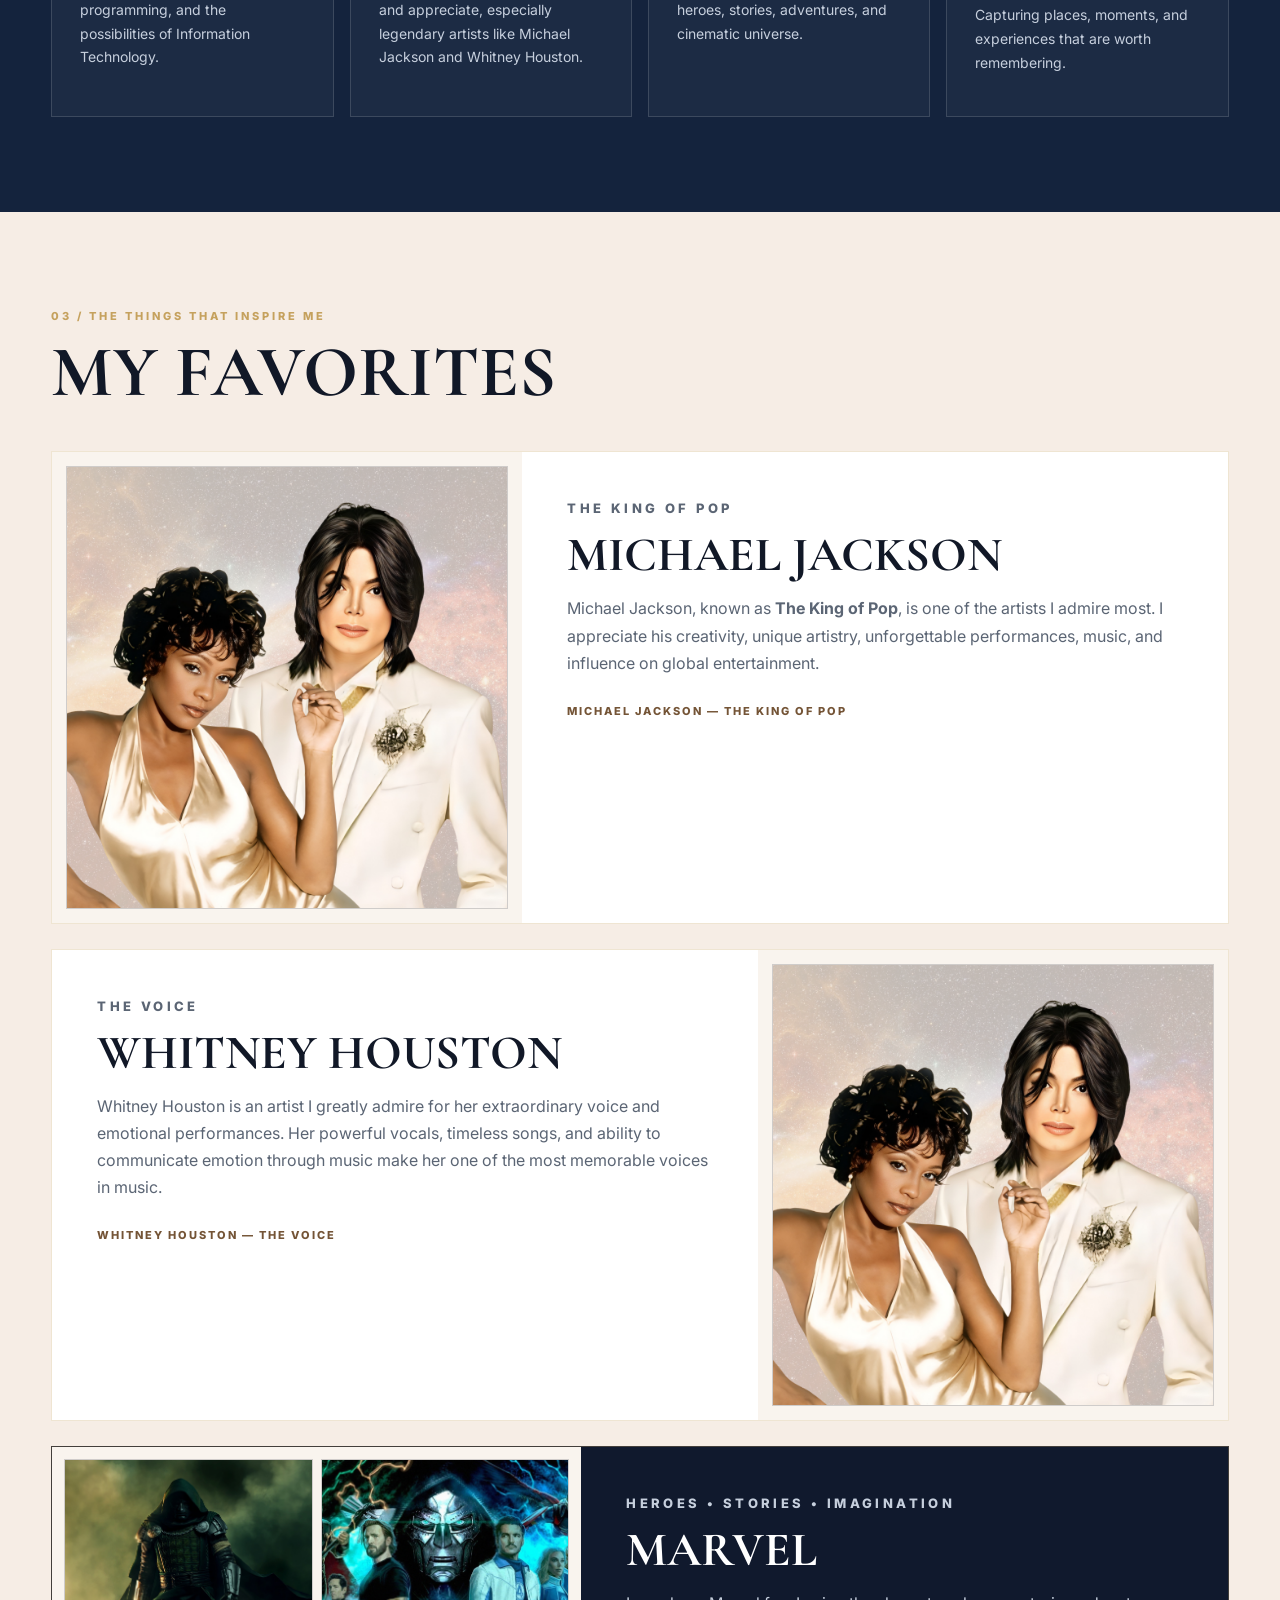
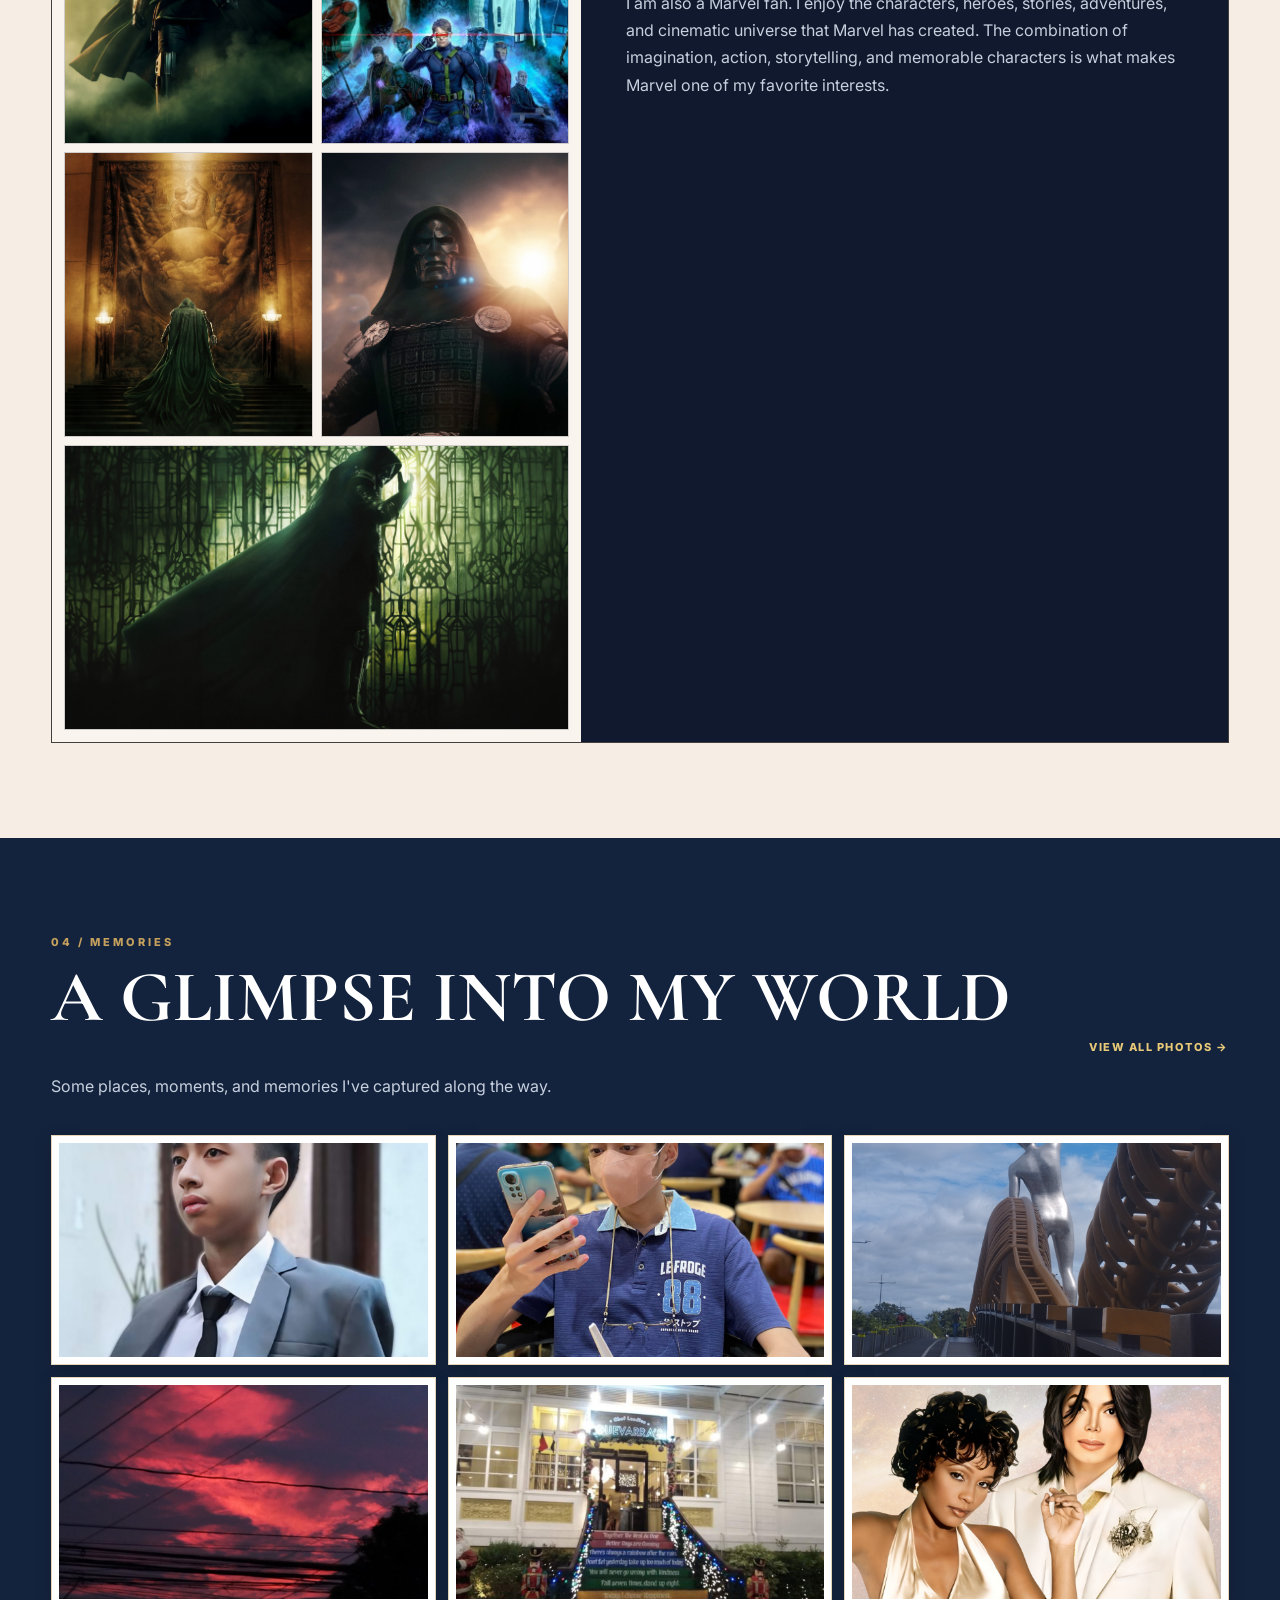
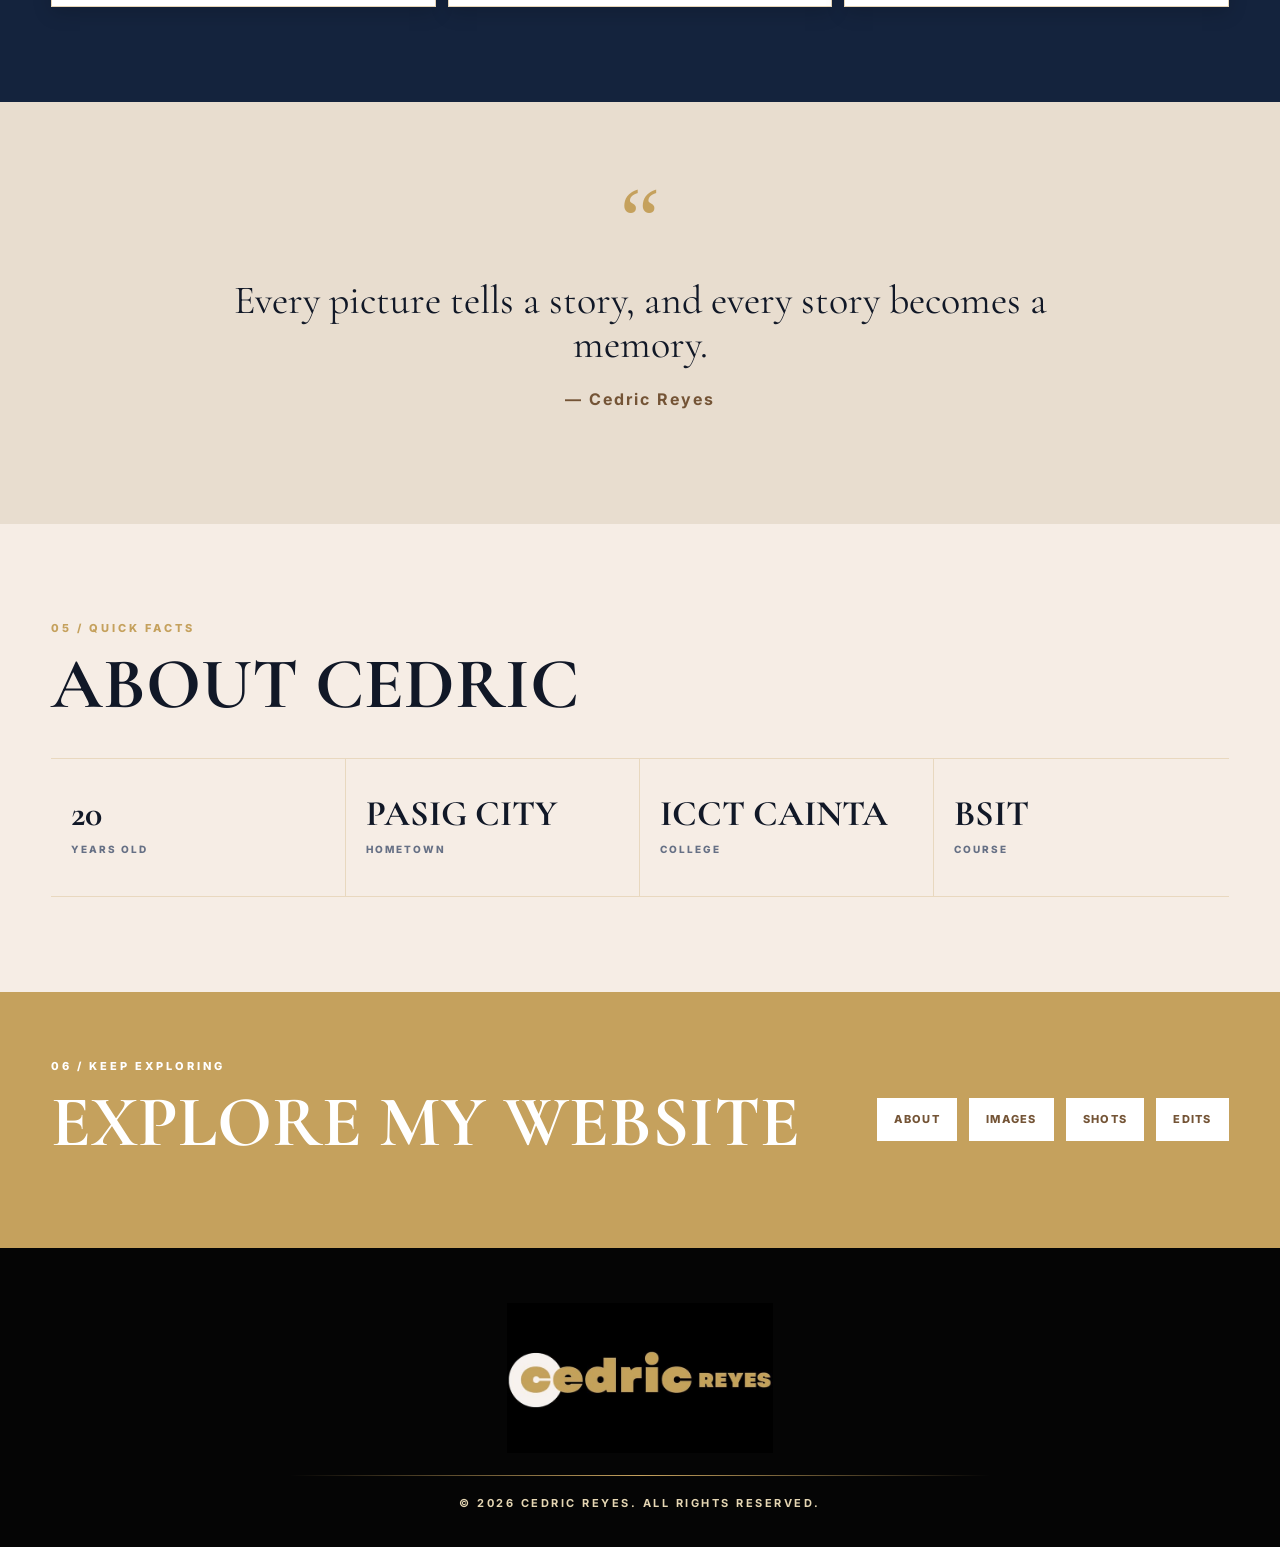
==== commit bc7bba4b: "ced" ====
--- a/index.html
+++ b/index.html
@@ -114,7 +114,7 @@
         <div class="fact"><strong>20</strong><span>YEARS OLD</span></div>
         <div class="fact"><strong>PASIG CITY</strong><span>HOMETOWN</span></div>
         <div class="fact"><strong>ICCT CAINTA</strong><span>COLLEGE</span></div>
-        <div class="fact"><strong>BSIT-B</strong><span>COURSE</span></div>
+        <div class="fact"><strong>BSIT</strong><span>COURSE</span></div>
       </div>
     </div>
   </section>
@@ -125,7 +125,7 @@
 </main>
 <footer class="site-footer">
   <div class="footer-inner container">
-    <img src="logo.png" alt="Cedric Reyes" class="footer-logo">
+    <img src="CEDFOOTER.jpg" alt="Cedric Reyes" class="footer-logo">
     <div class="footer-line"></div>
     <p>© 2026 CEDRIC REYES. ALL RIGHTS RESERVED.</p>
   </div>
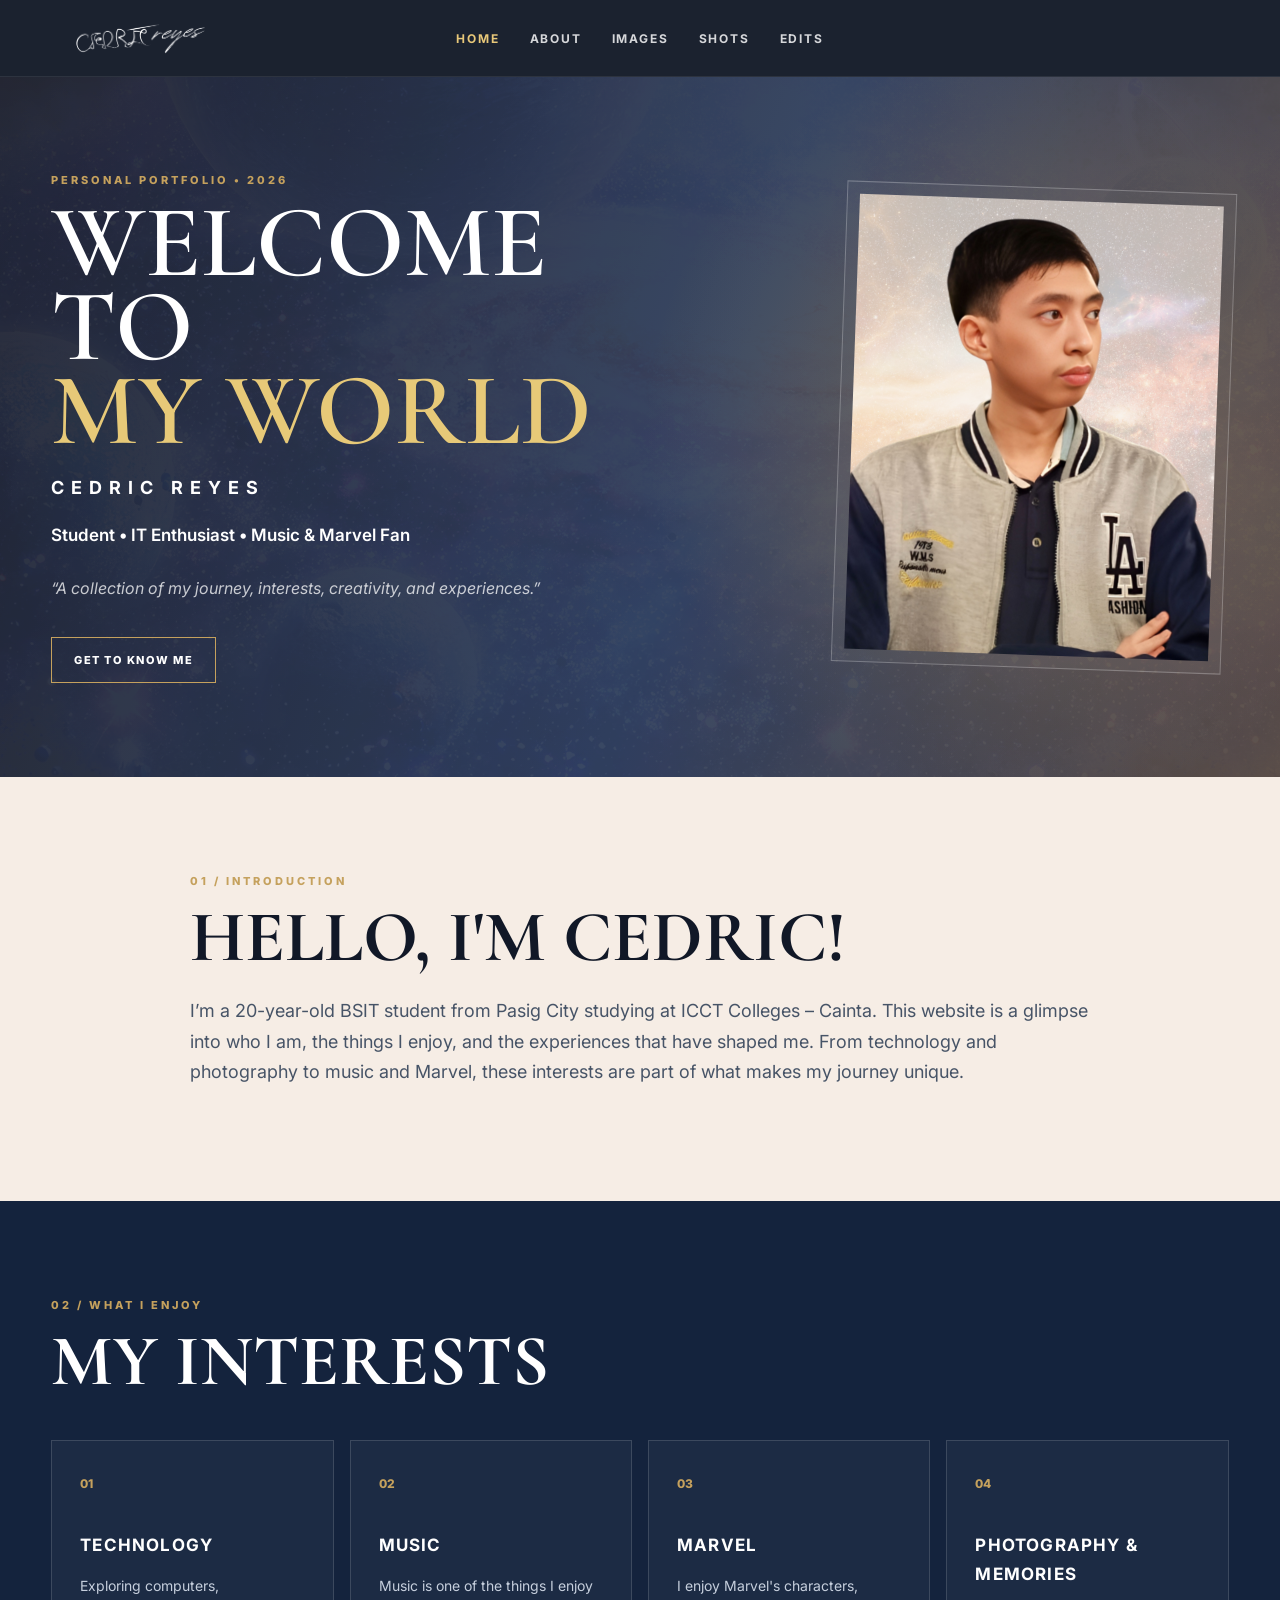
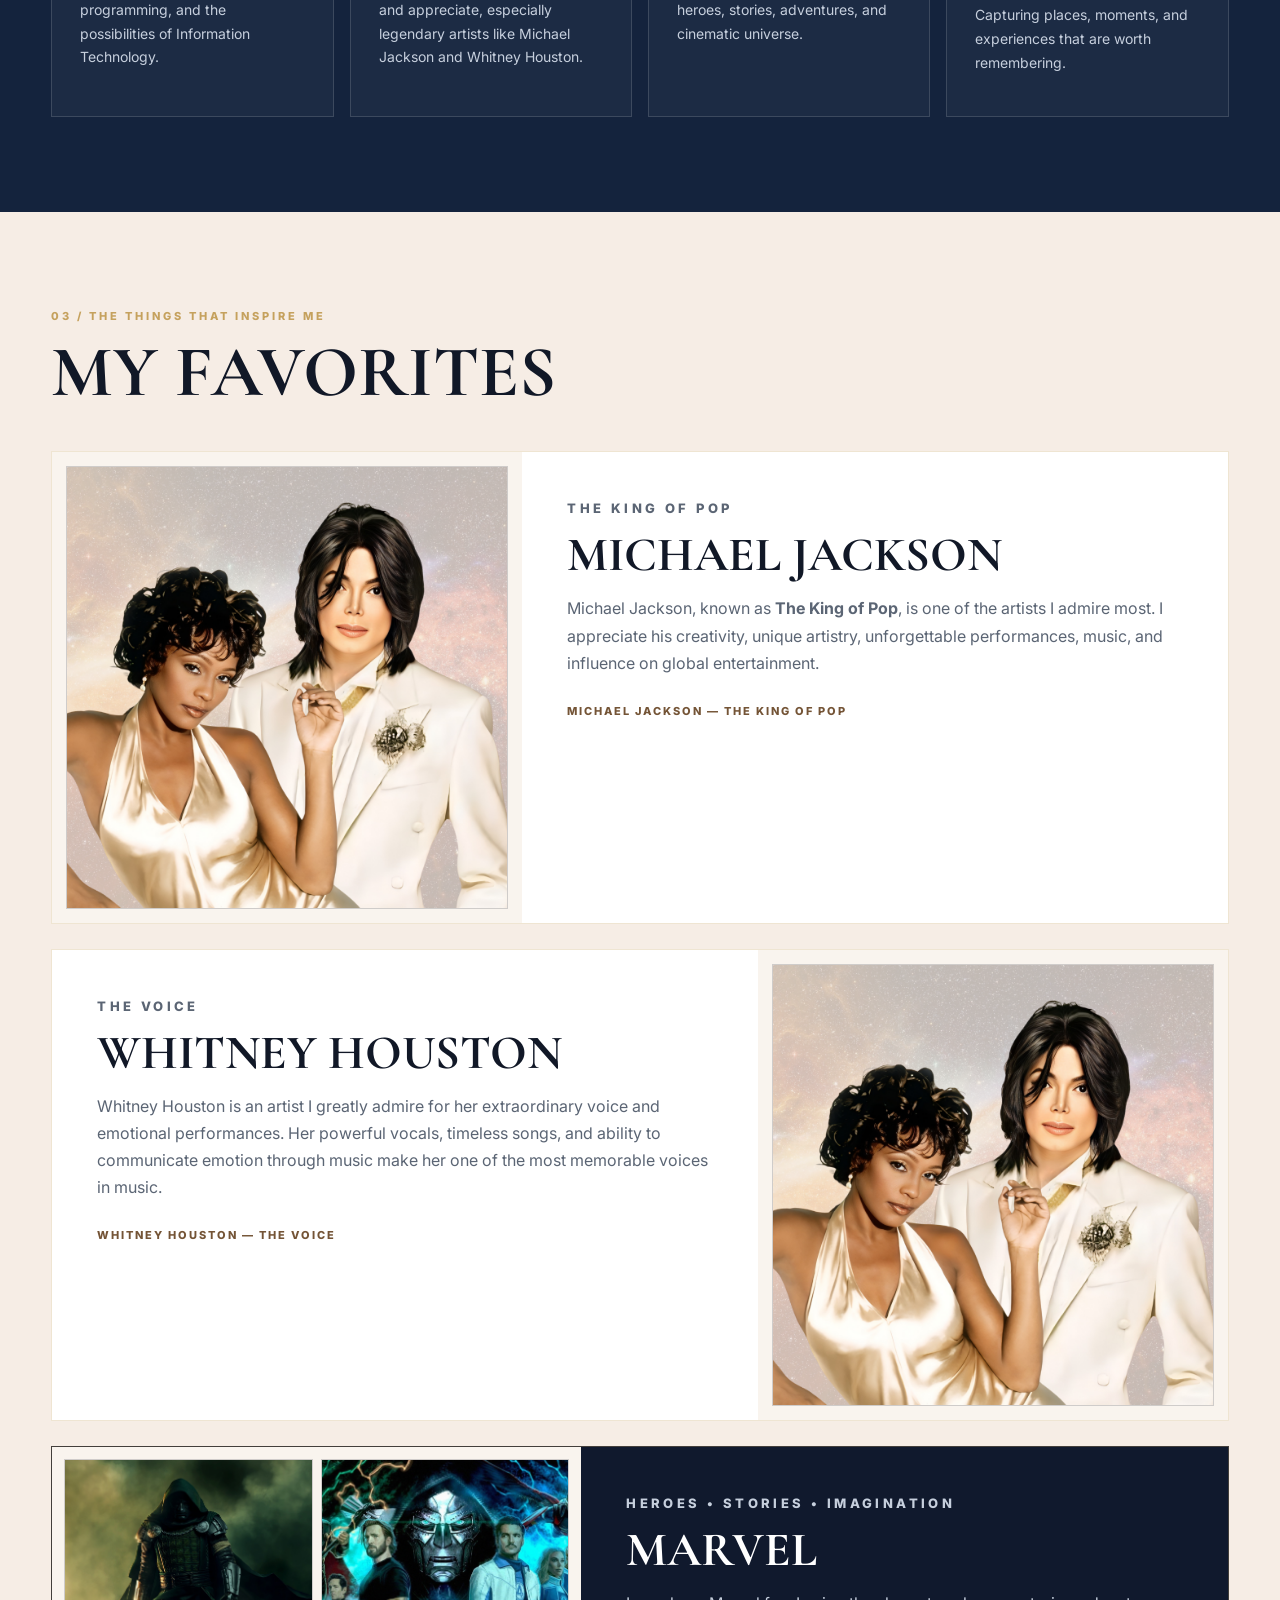
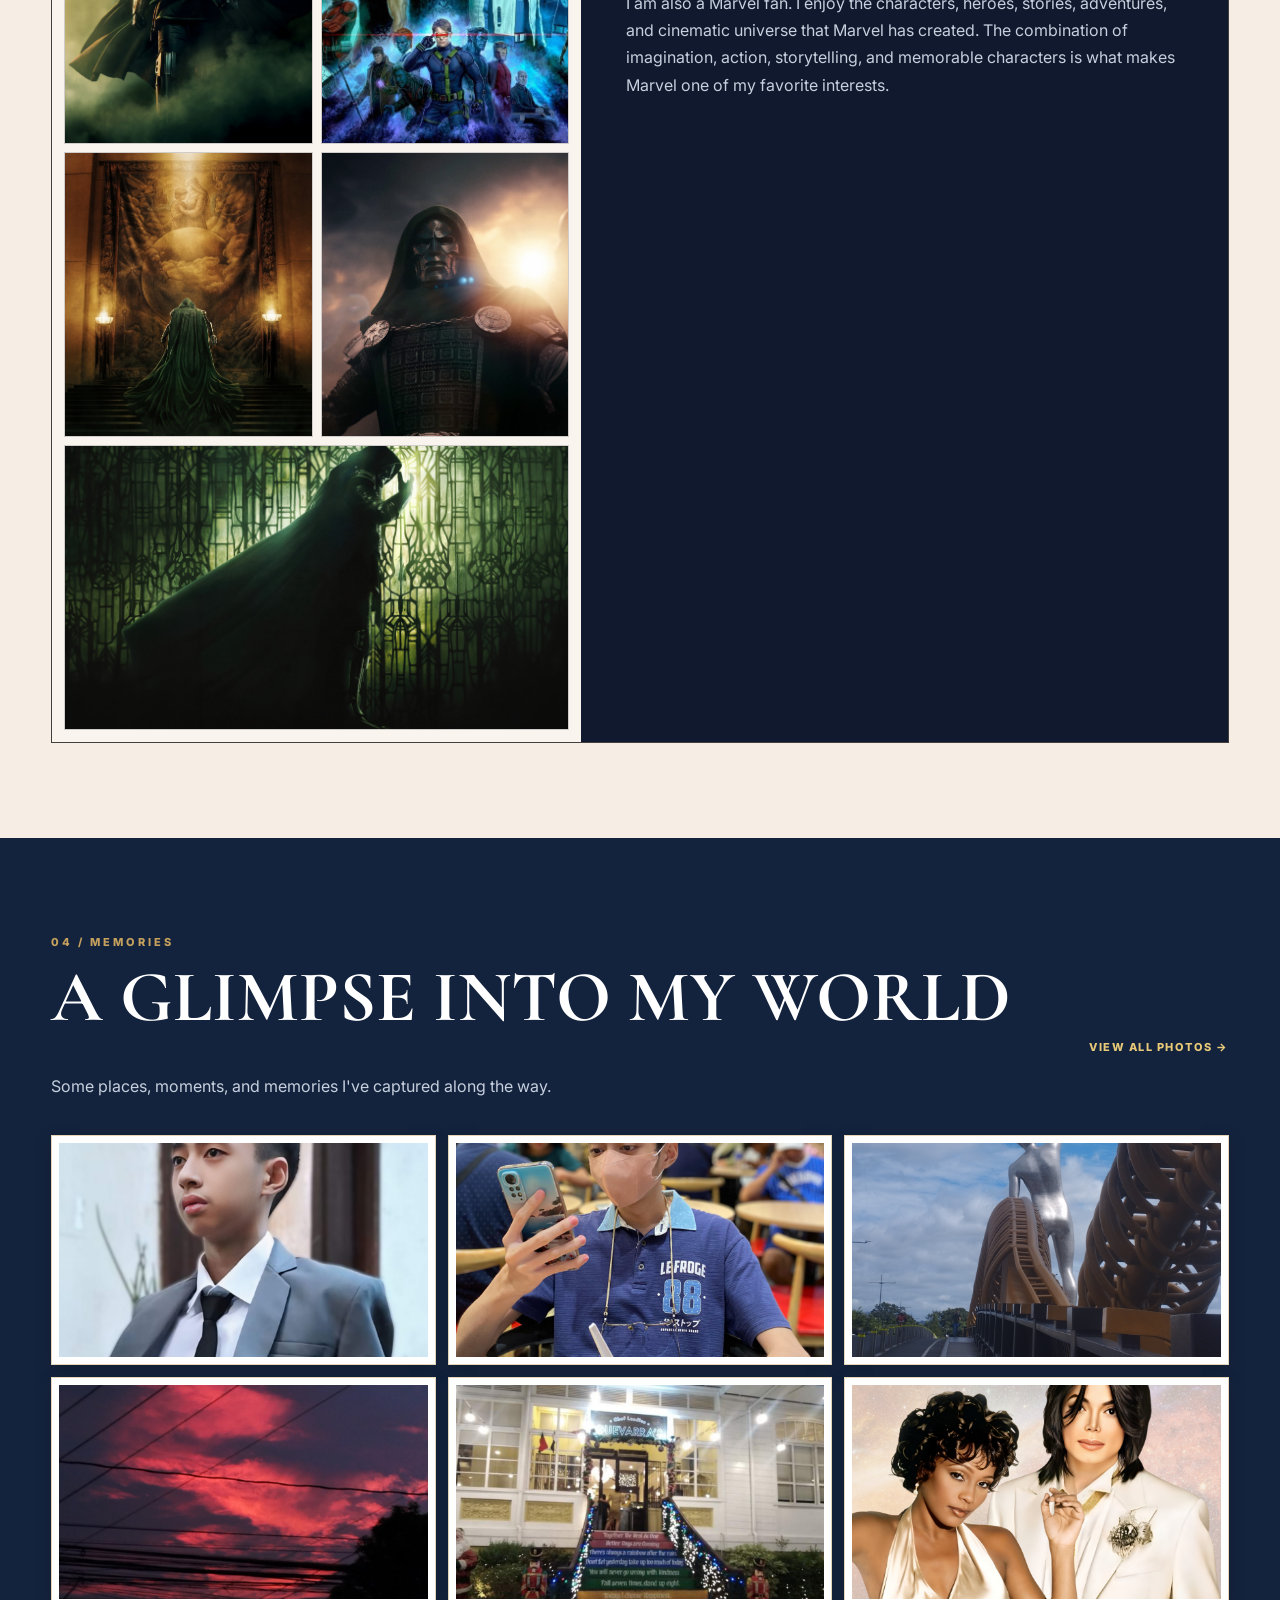
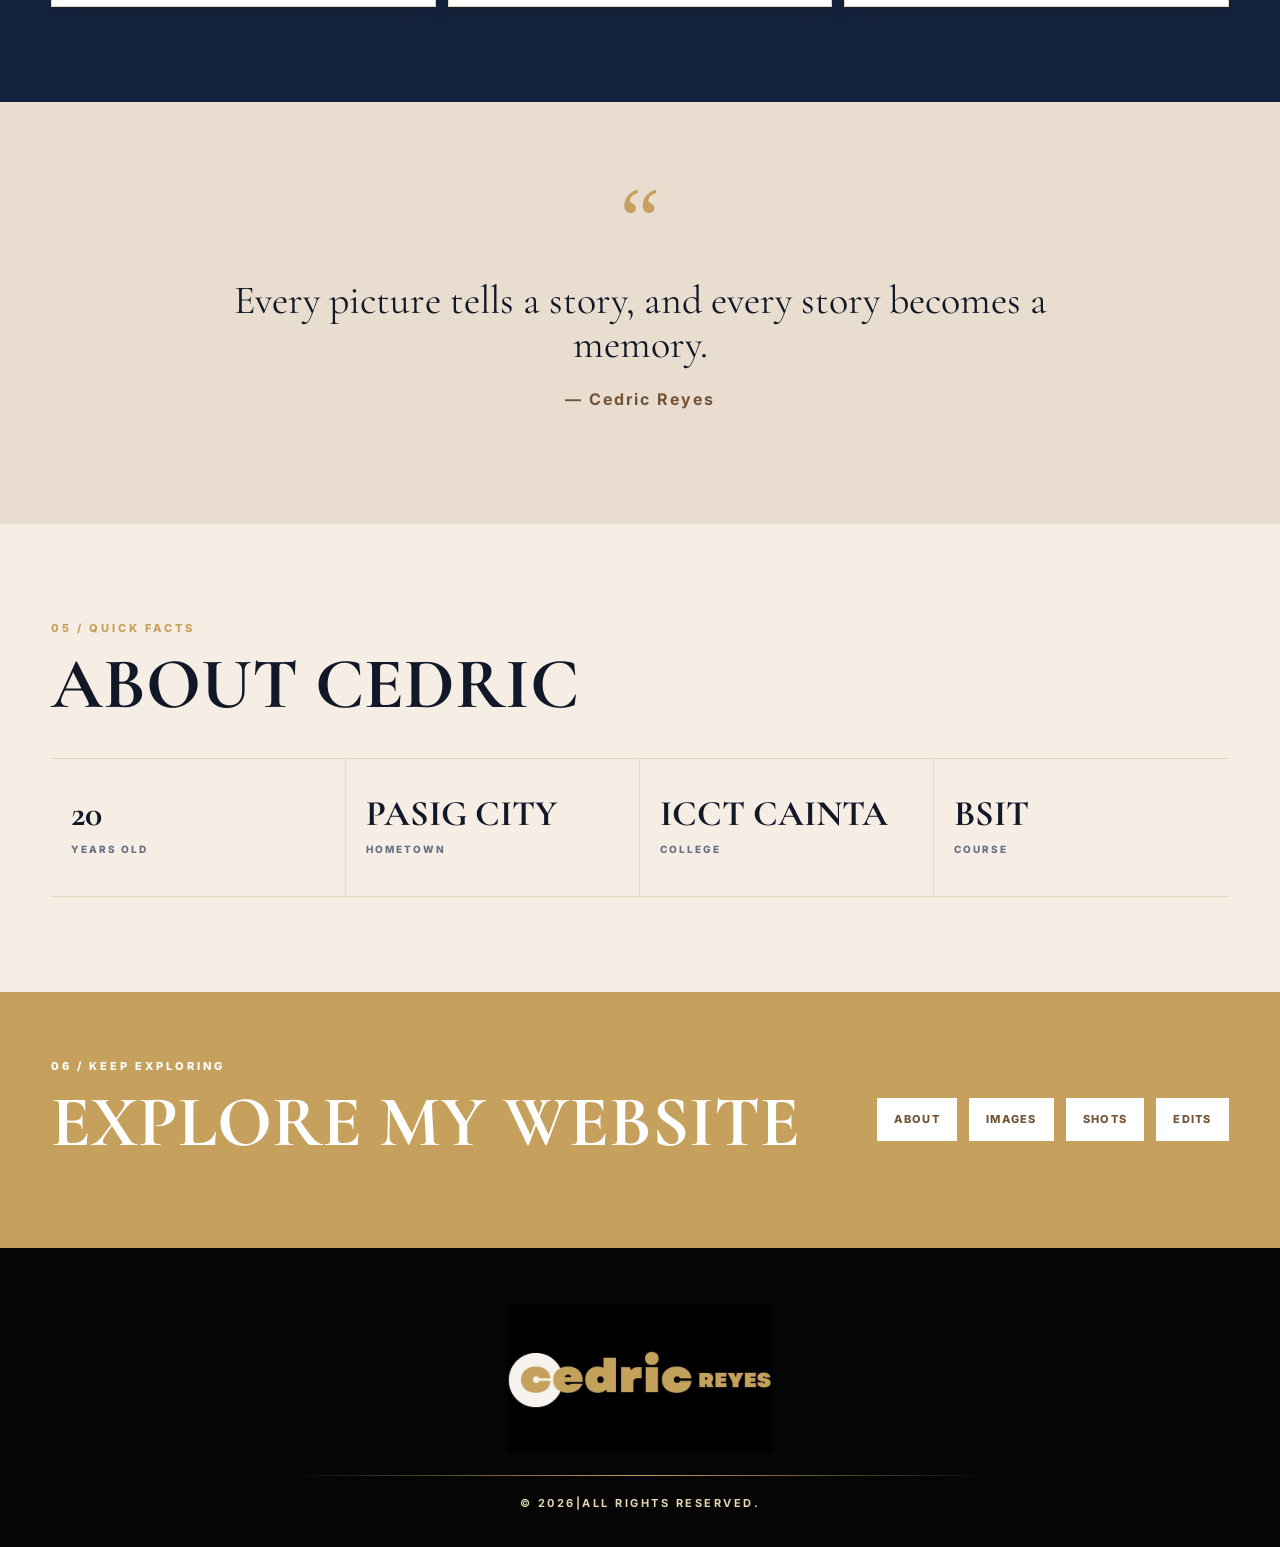
==== commit 2f0813fc: "ced" ====
--- a/index.html
+++ b/index.html
@@ -127,7 +127,7 @@
   <div class="footer-inner container">
     <img src="CEDFOOTER.jpg" alt="Cedric Reyes" class="footer-logo">
     <div class="footer-line"></div>
-    <p>© 2026 CEDRIC REYES. ALL RIGHTS RESERVED.</p>
+    <p>© 2026|ALL RIGHTS RESERVED.</p>
   </div>
 </footer>
 <script>document.querySelector('.menu-toggle').addEventListener('click',()=>document.querySelector('.nav-links').classList.toggle('open'));</script>
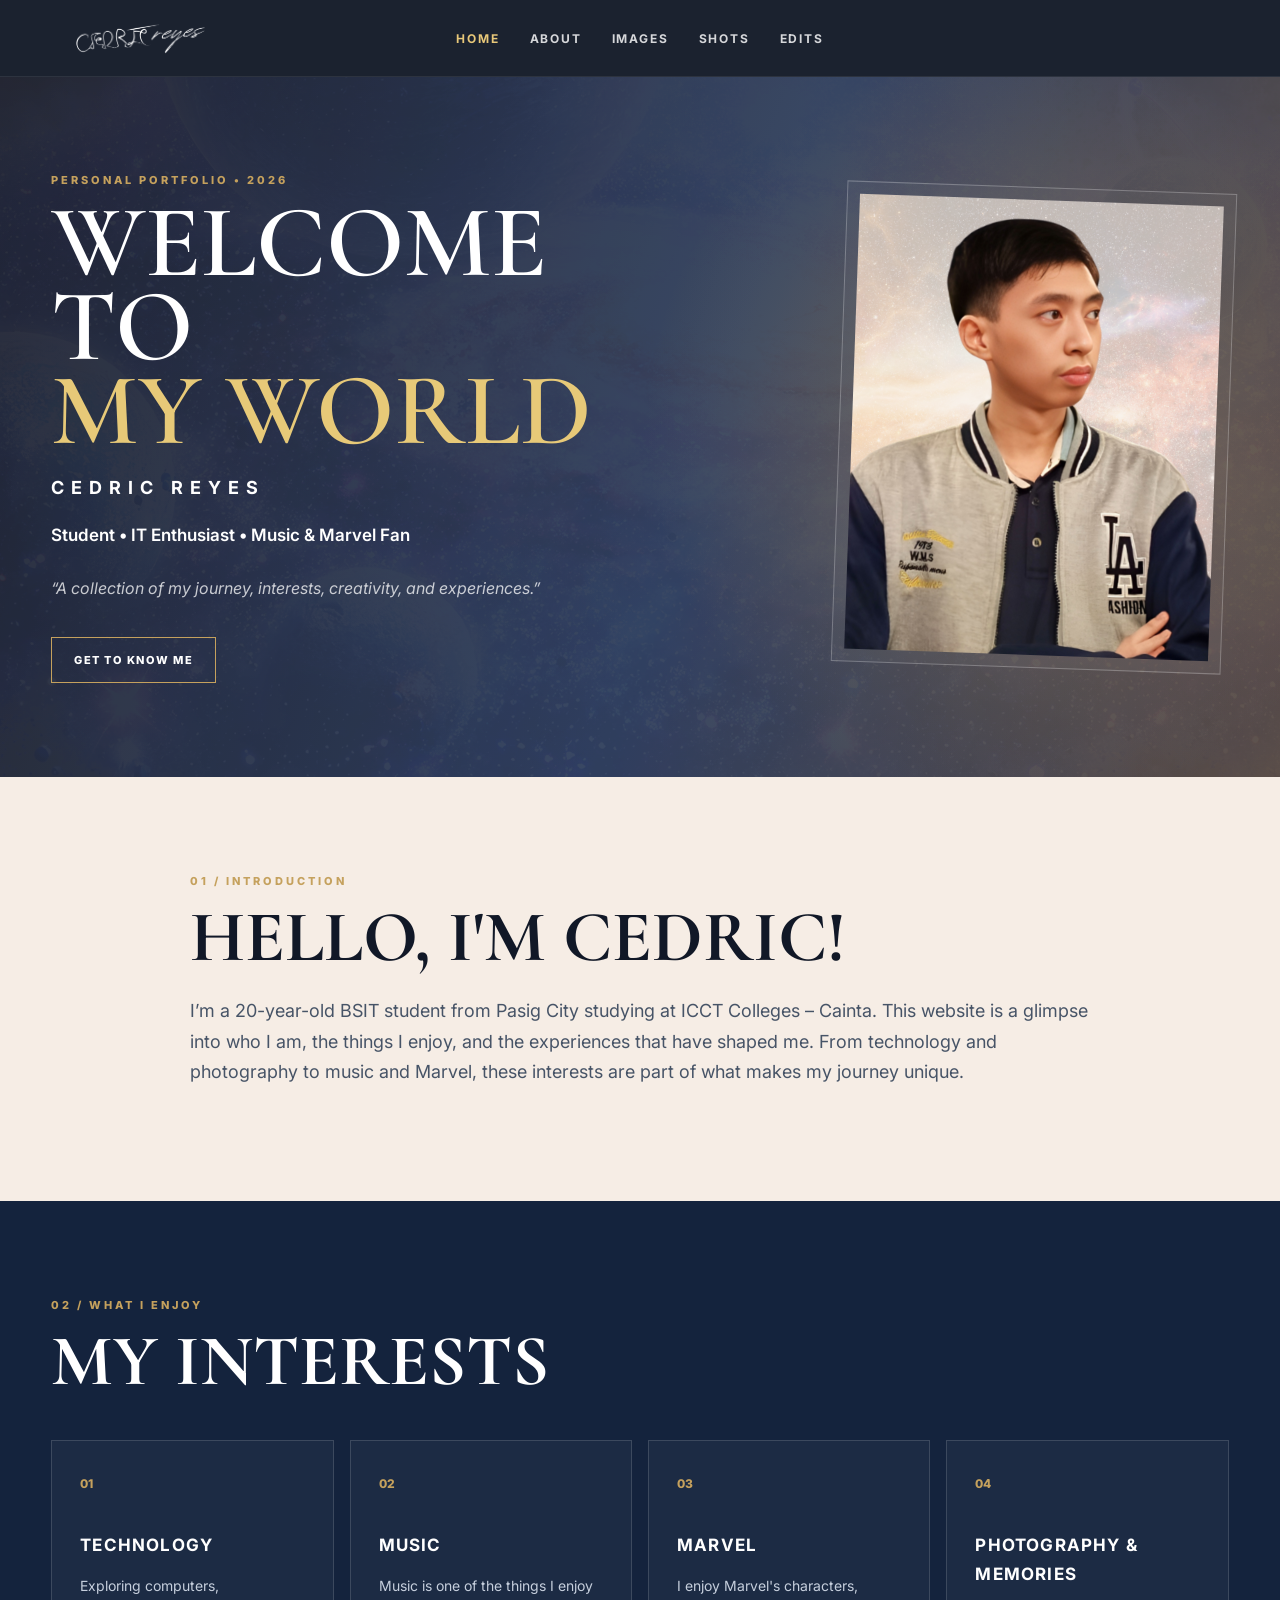
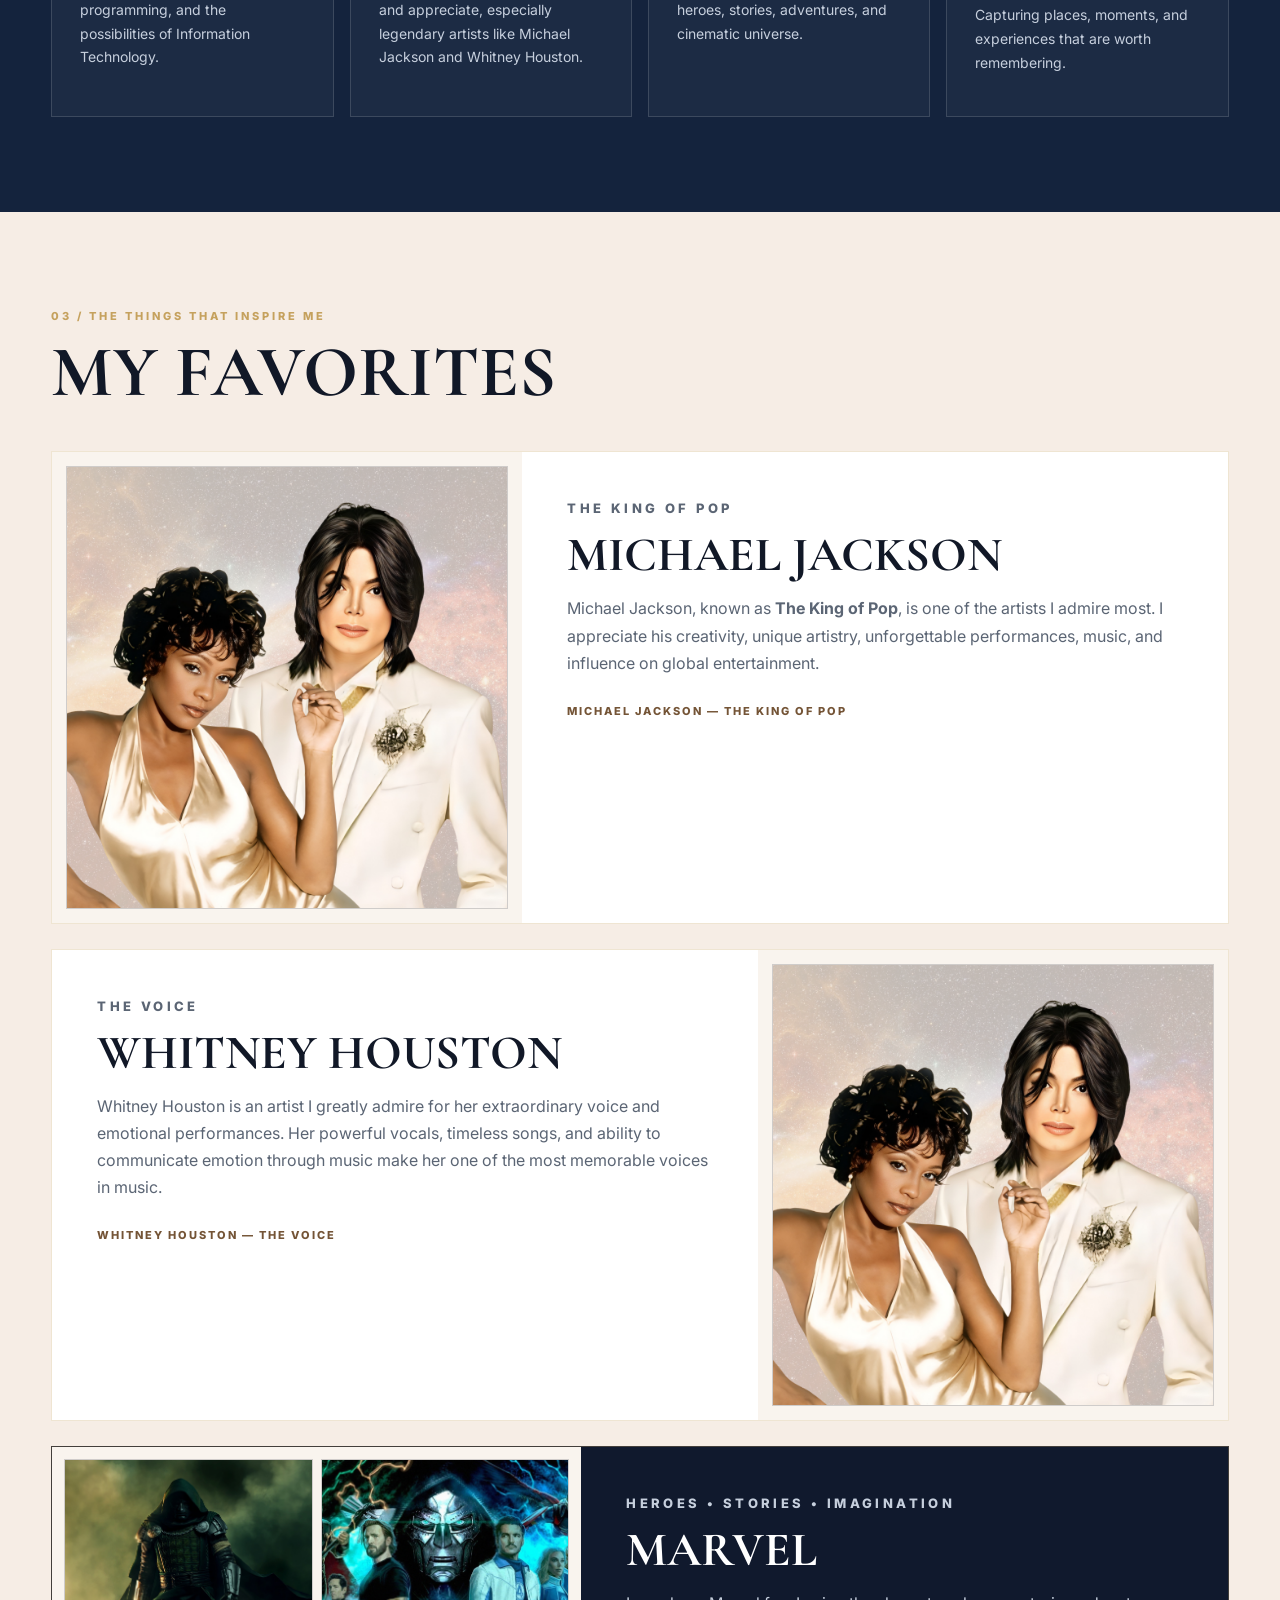
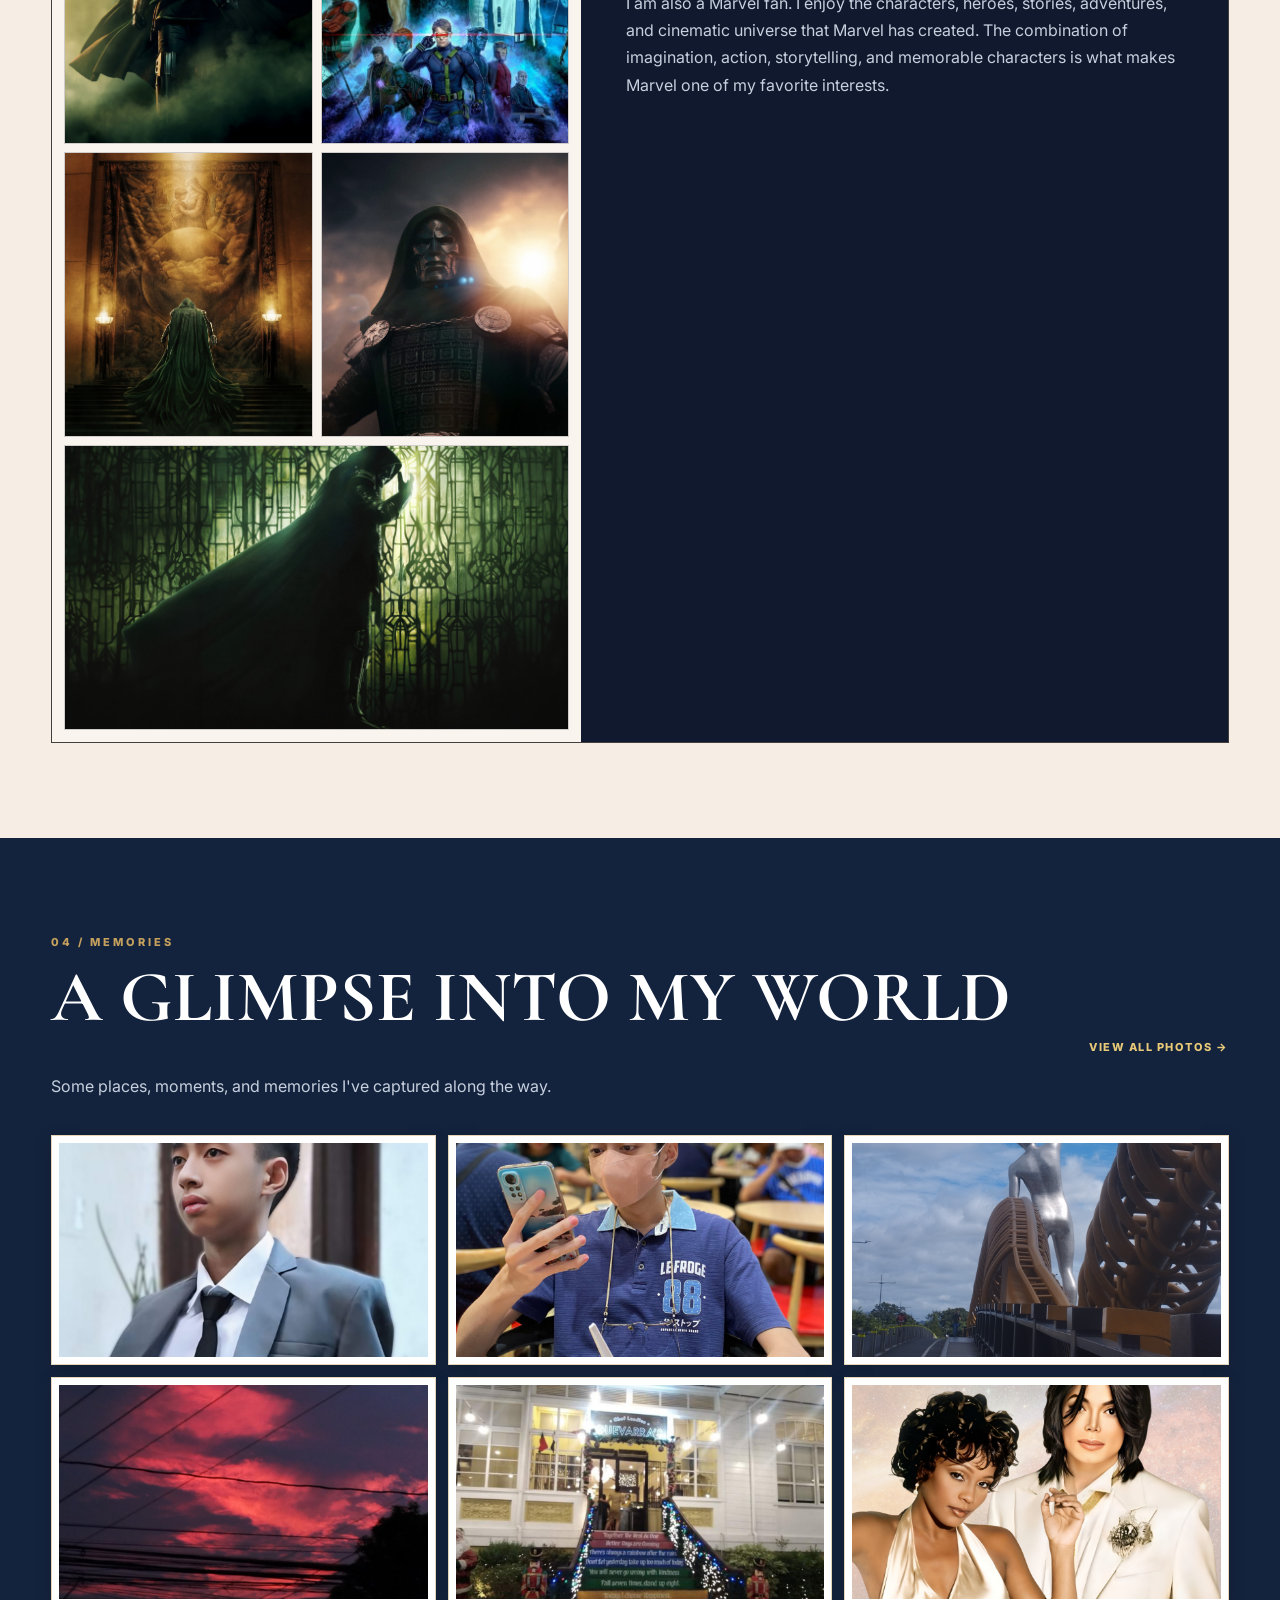
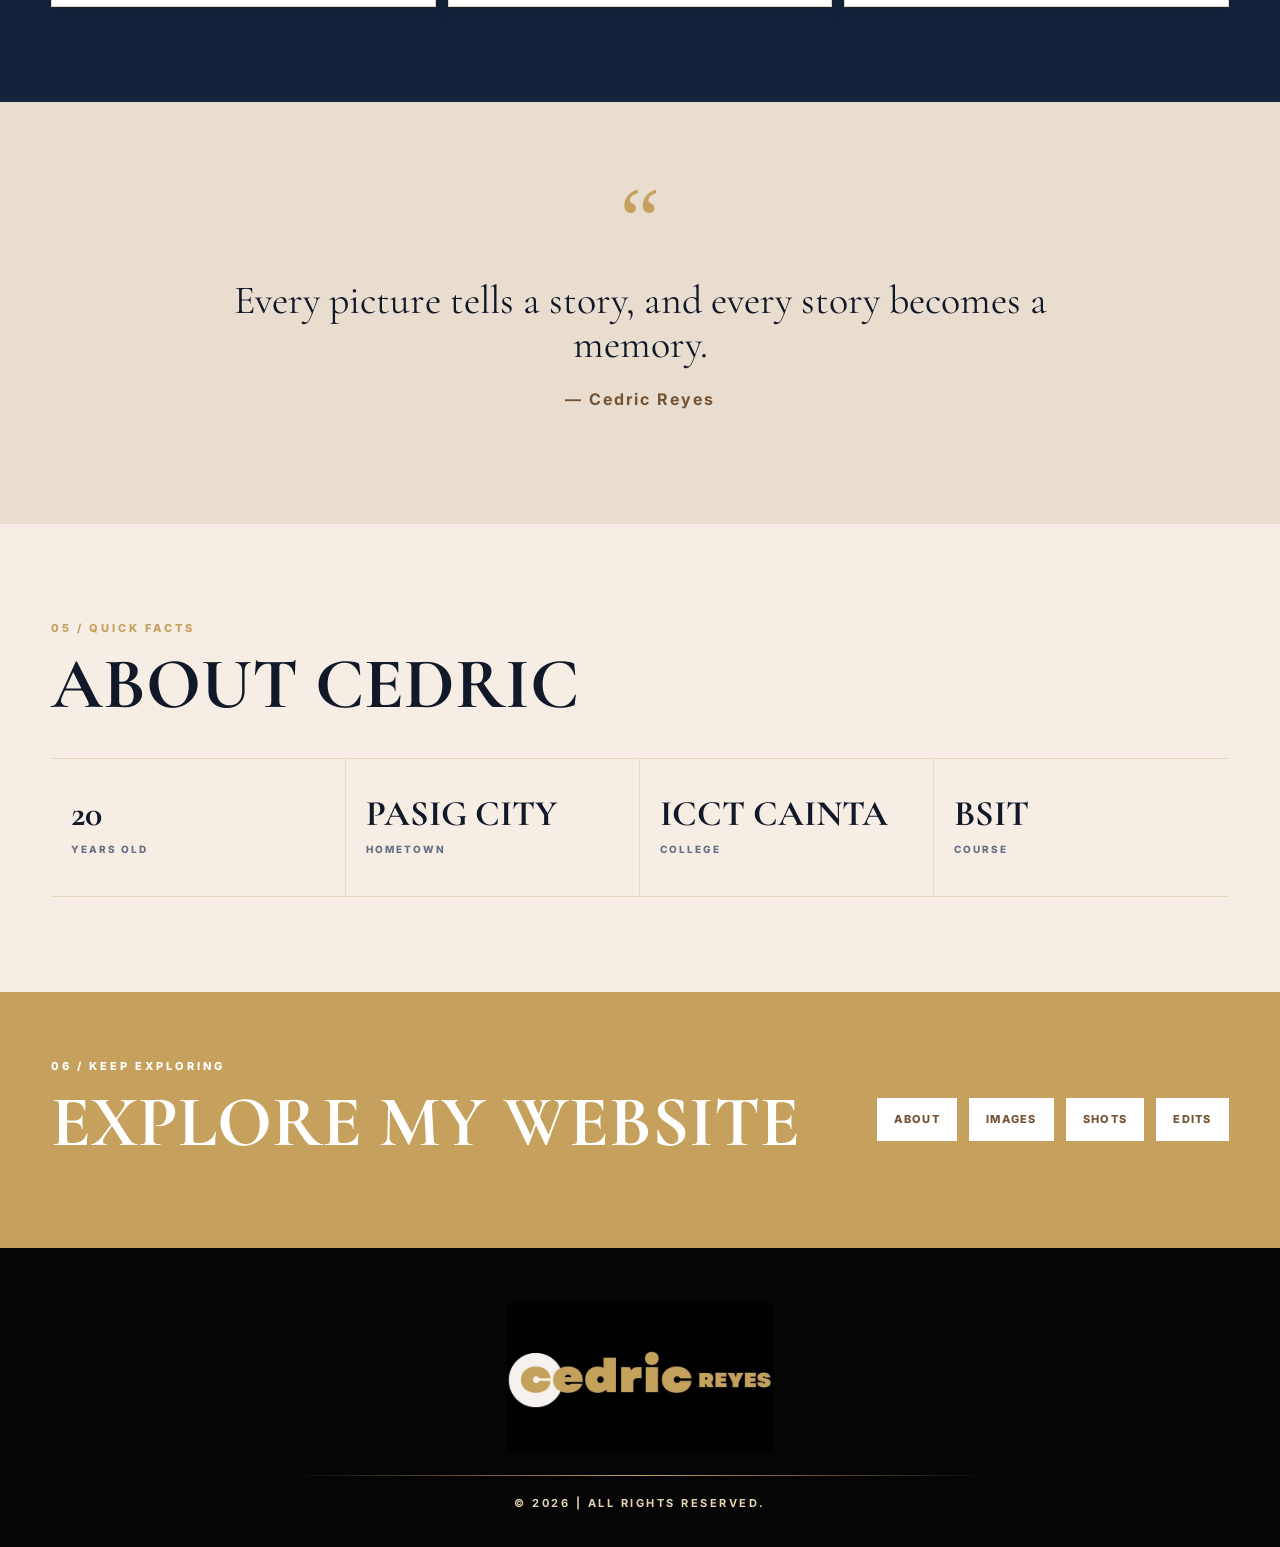
==== commit c21d10f9: "ced" ====
--- a/index.html
+++ b/index.html
@@ -127,7 +127,7 @@
   <div class="footer-inner container">
     <img src="CEDFOOTER.jpg" alt="Cedric Reyes" class="footer-logo">
     <div class="footer-line"></div>
-    <p>© 2026|ALL RIGHTS RESERVED.</p>
+    <p>© 2026 | ALL RIGHTS RESERVED.</p>
   </div>
 </footer>
 <script>document.querySelector('.menu-toggle').addEventListener('click',()=>document.querySelector('.nav-links').classList.toggle('open'));</script>
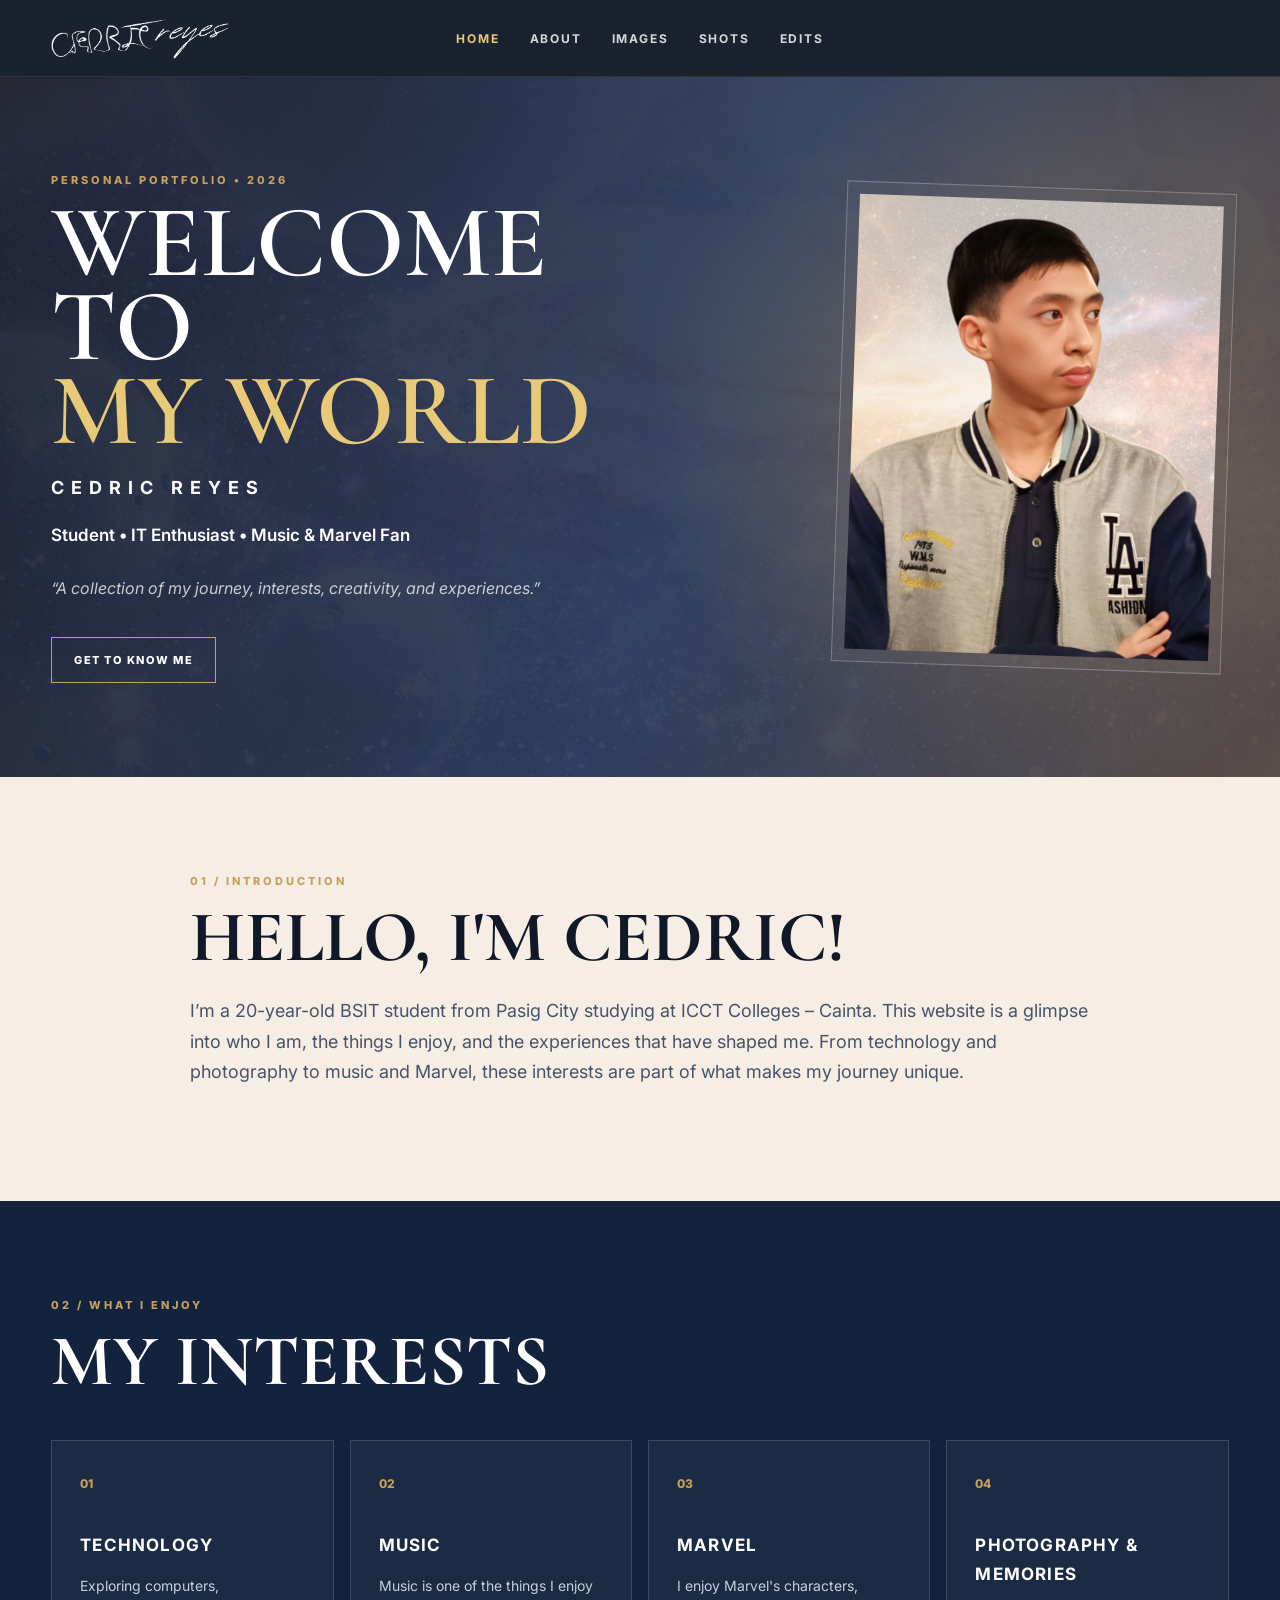
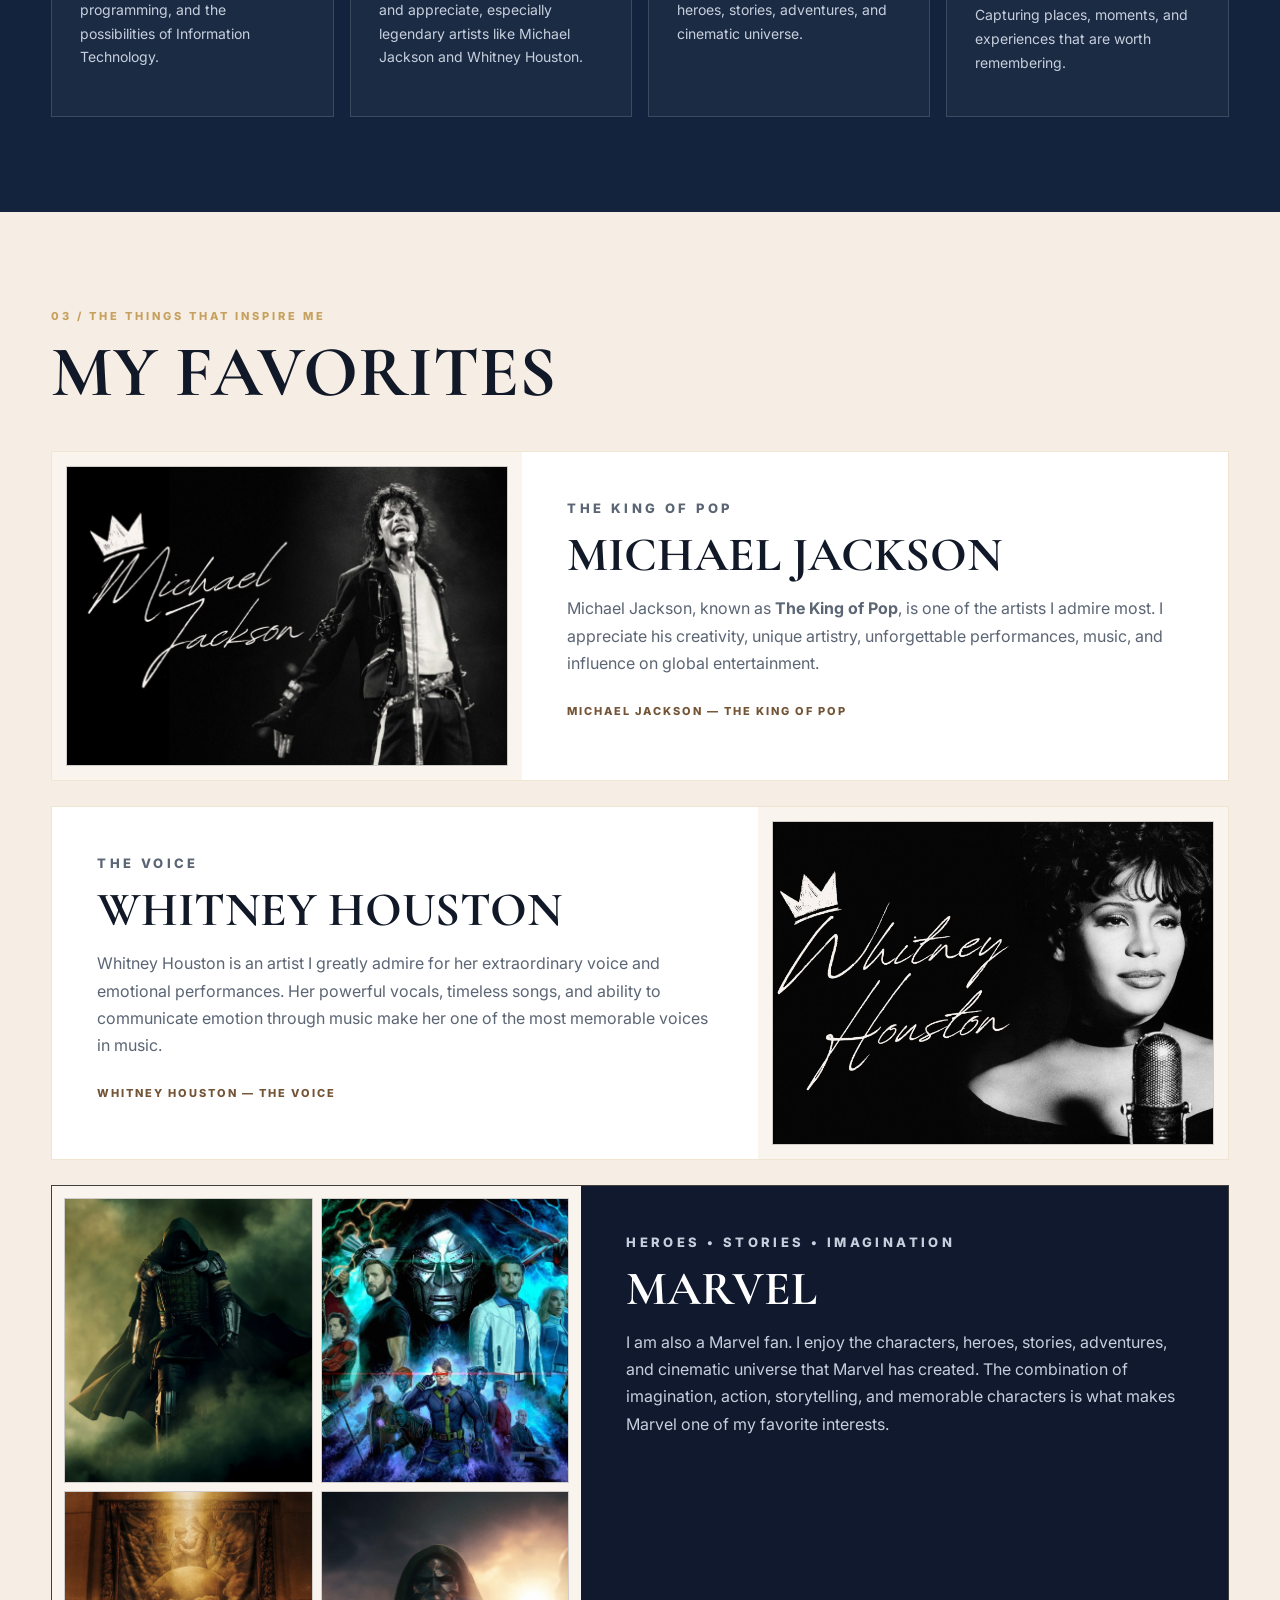
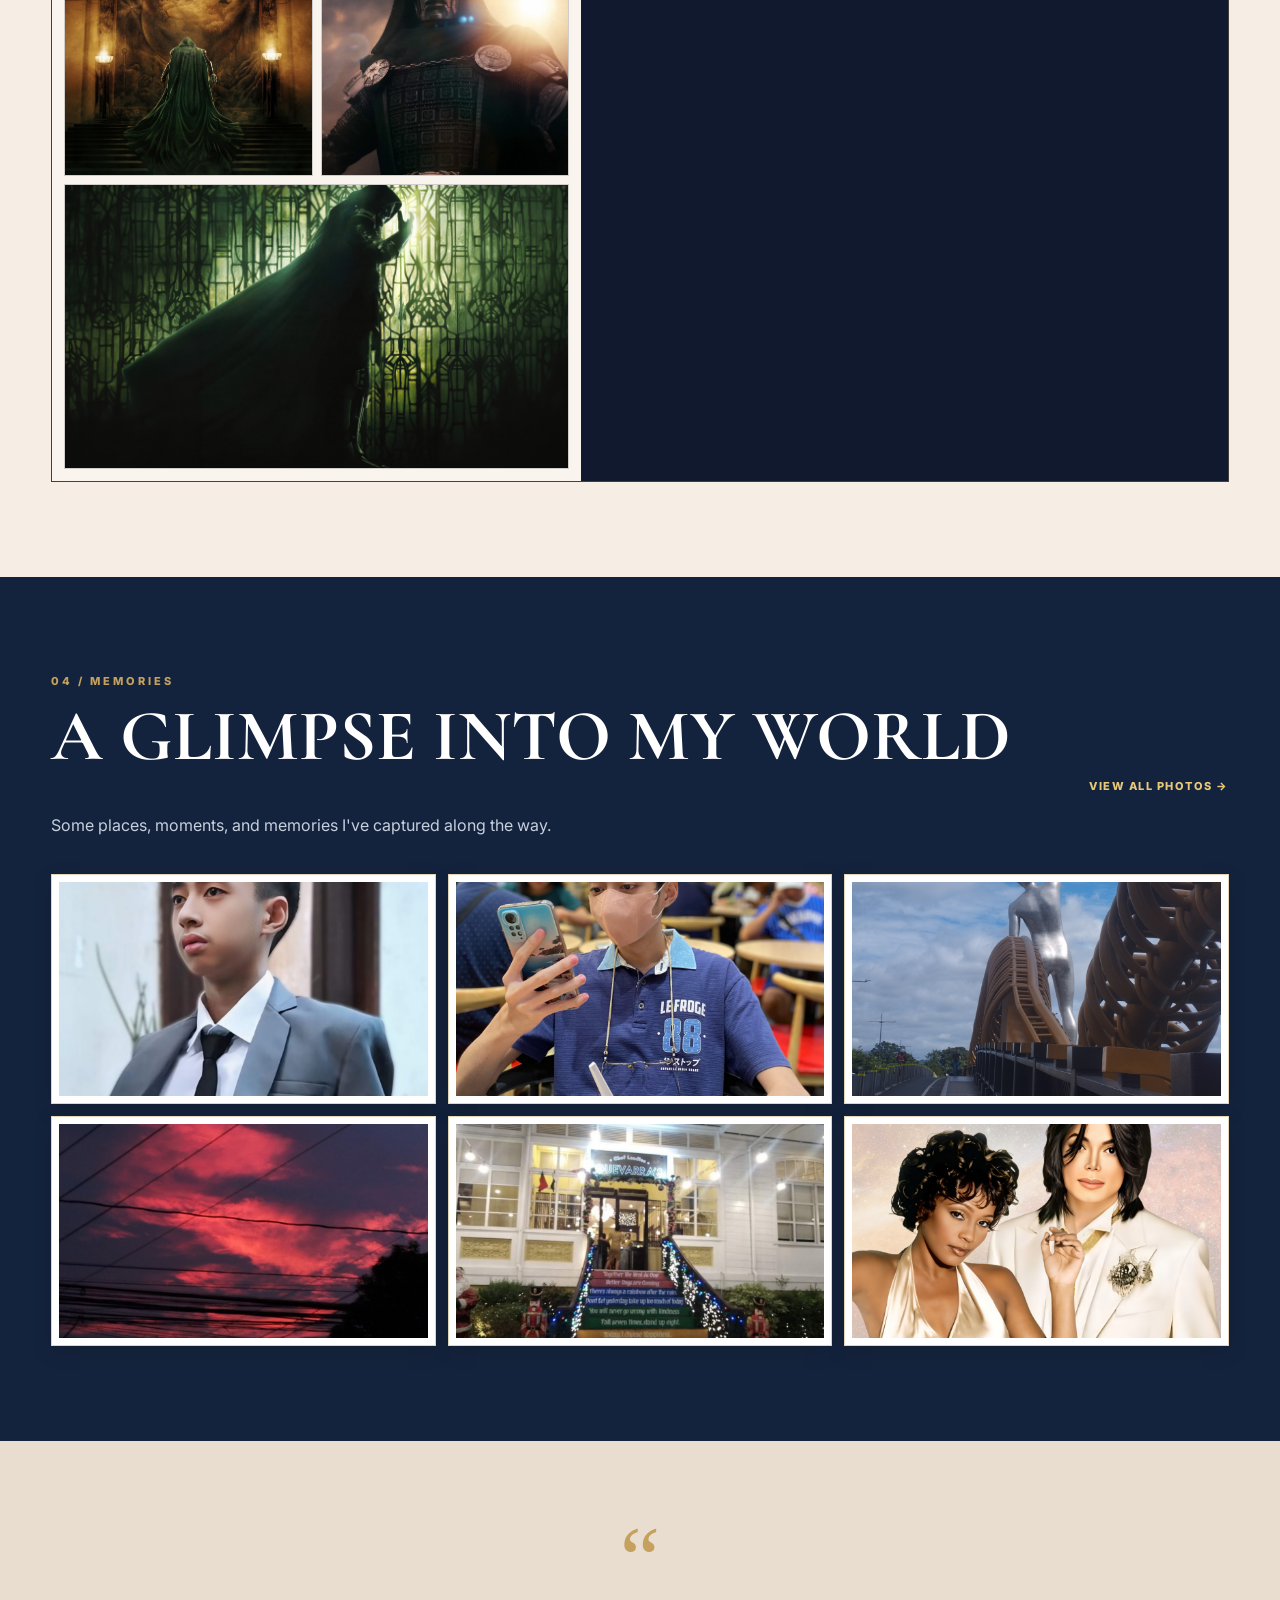
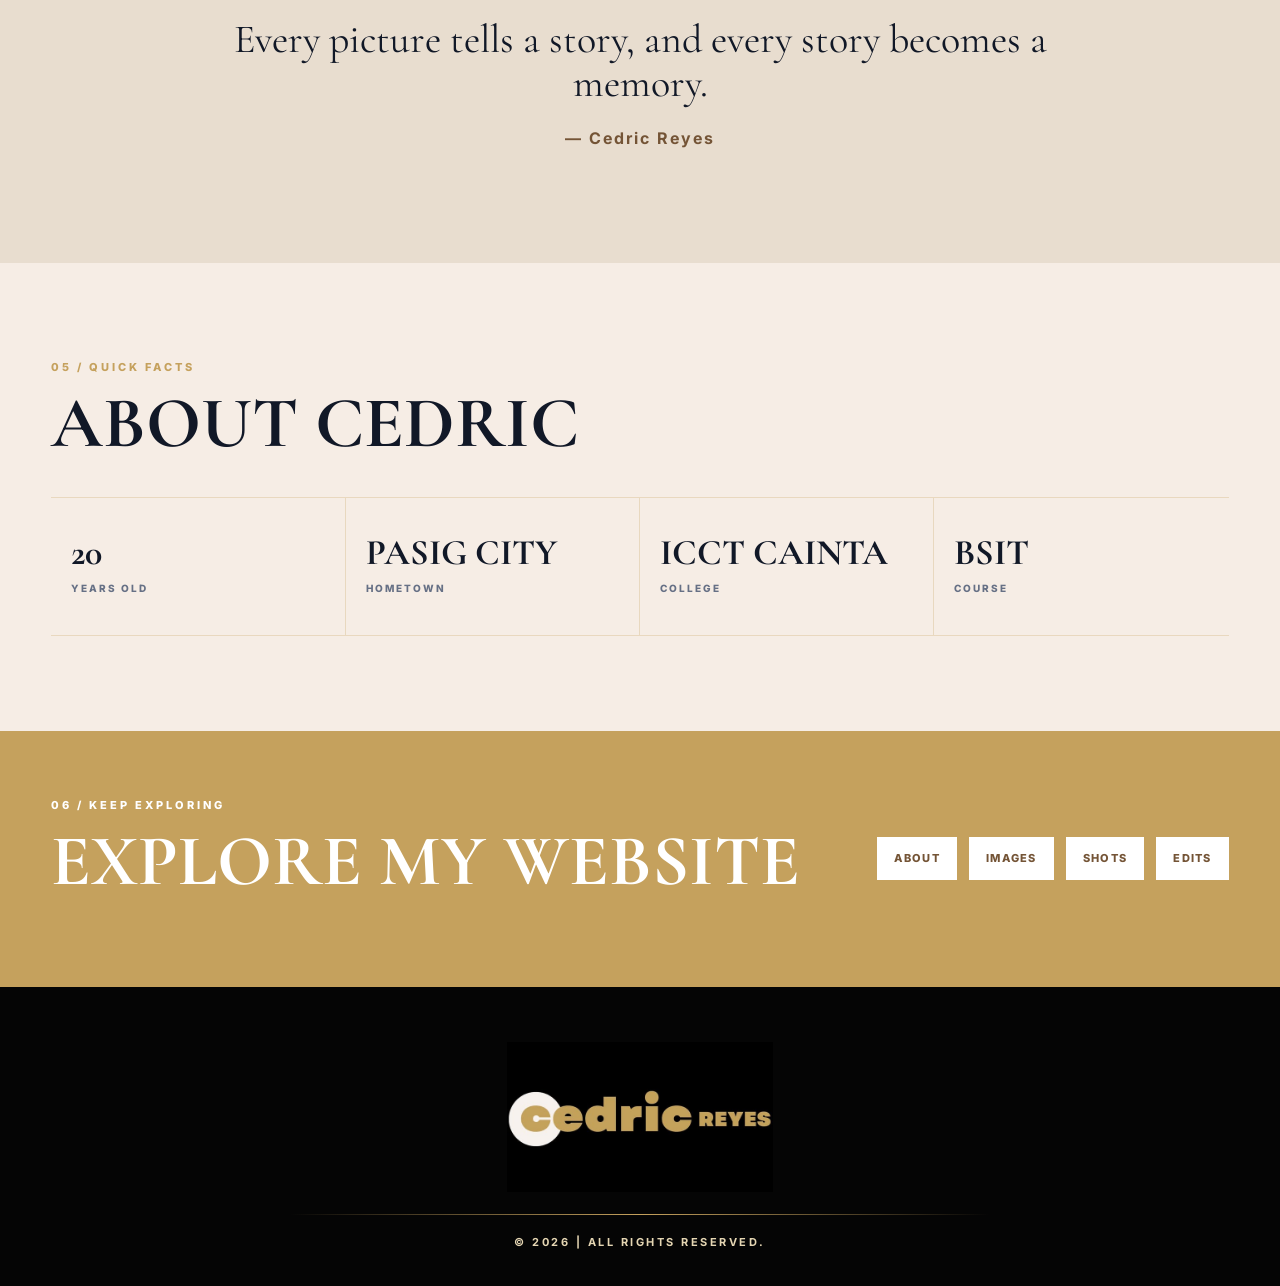
==== commit 92e68a37: "king" ====
--- a/index.html
+++ b/index.html
@@ -65,11 +65,11 @@
       <h2>MY FAVORITES</h2>
       <div class="favorite-grid">
         <article class="favorite-card">
-          <div class="favorite-image"><img src="king and queen.png" alt="Michael Jackson and Whitney Houston creative edit"></div>
+          <div class="favorite-image"><img src="KING.jpg" alt="Michael Jackson and Whitney Houston creative edit"></div>
           <div class="favorite-copy"><p class="mini-label">THE KING OF POP</p><h3>MICHAEL JACKSON</h3><p>Michael Jackson, known as <strong>The King of Pop</strong>, is one of the artists I admire most. I appreciate his creativity, unique artistry, unforgettable performances, music, and influence on global entertainment.</p><p class="favorite-line">MICHAEL JACKSON — THE KING OF POP</p></div>
         </article>
         <article class="favorite-card reverse">
-          <div class="favorite-image"><img src="king and queen.png" alt="Whitney Houston creative edit"></div>
+          <div class="favorite-image"><img src="QUEEN.jpg" alt="Whitney Houston creative edit"></div>
           <div class="favorite-copy"><p class="mini-label">THE VOICE</p><h3>WHITNEY HOUSTON</h3><p>Whitney Houston is an artist I greatly admire for her extraordinary voice and emotional performances. Her powerful vocals, timeless songs, and ability to communicate emotion through music make her one of the most memorable voices in music.</p><p class="favorite-line">WHITNEY HOUSTON — THE VOICE</p></div>
         </article>
         <article class="favorite-card marvel-card">
--- a/styles.css
+++ b/styles.css
@@ -4,7 +4,7 @@
 @media(max-width:650px){.nav{justify-content:space-between}.brand{position:static}.brand img{width:125px}.menu-toggle{display:block}.nav-links{display:none;position:absolute;top:76px;left:0;right:0;background:#111827;padding:20px;flex-direction:column;gap:18px}.nav-links.open{display:flex}.hero{min-height:auto}.hero-content{min-height:auto}.hero h1{font-size:58px}.hero-photo{width:220px}.section{padding:70px 0}.interest-grid,.about-favorites,.preview-grid,.full-gallery,.shots-gallery,.edit-gallery{grid-template-columns:1fr}.facts-grid{grid-template-columns:1fr 1fr}.fact{border-right:0}.fact:nth-child(odd){border-right:1px solid var(--line)}.favorite-copy{padding:30px}.favorite-copy h3{font-size:39px}.page-hero{padding:75px 0}.page-hero h1{font-size:58px}.quote-box blockquote{font-size:31px}.section-heading-row{align-items:start;flex-direction:column}}
 
 /* Final refinements */
-.brand img{max-height:58px;object-fit:contain}
+.brand img{max-height:220px;object-fit:contain}
 .favorite-image,.marvel-visual{padding:14px;background:#f9f4ee}
 .favorite-image img,.marvel-visual img{border:1px solid rgba(17,24,39,.18)}
 .favorite-copy .mini-label{font-size:13px;letter-spacing:3.4px}
